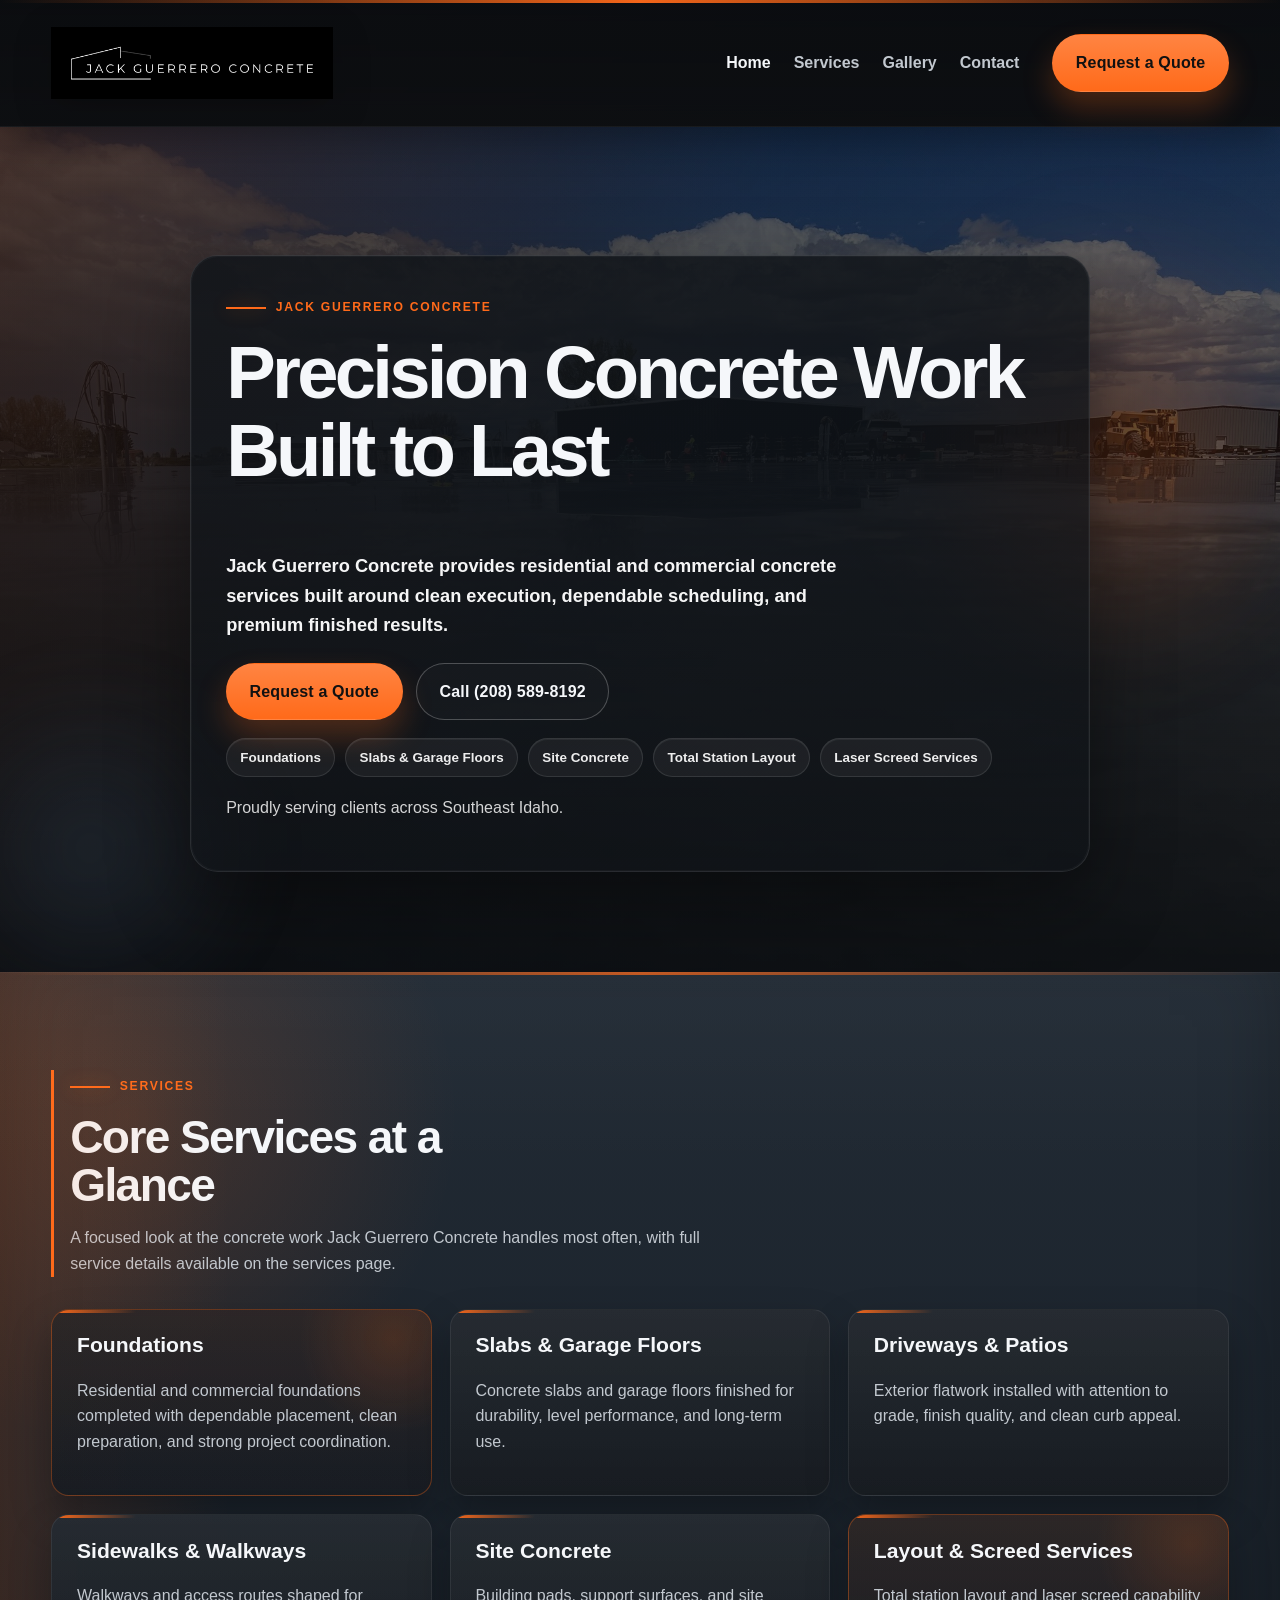
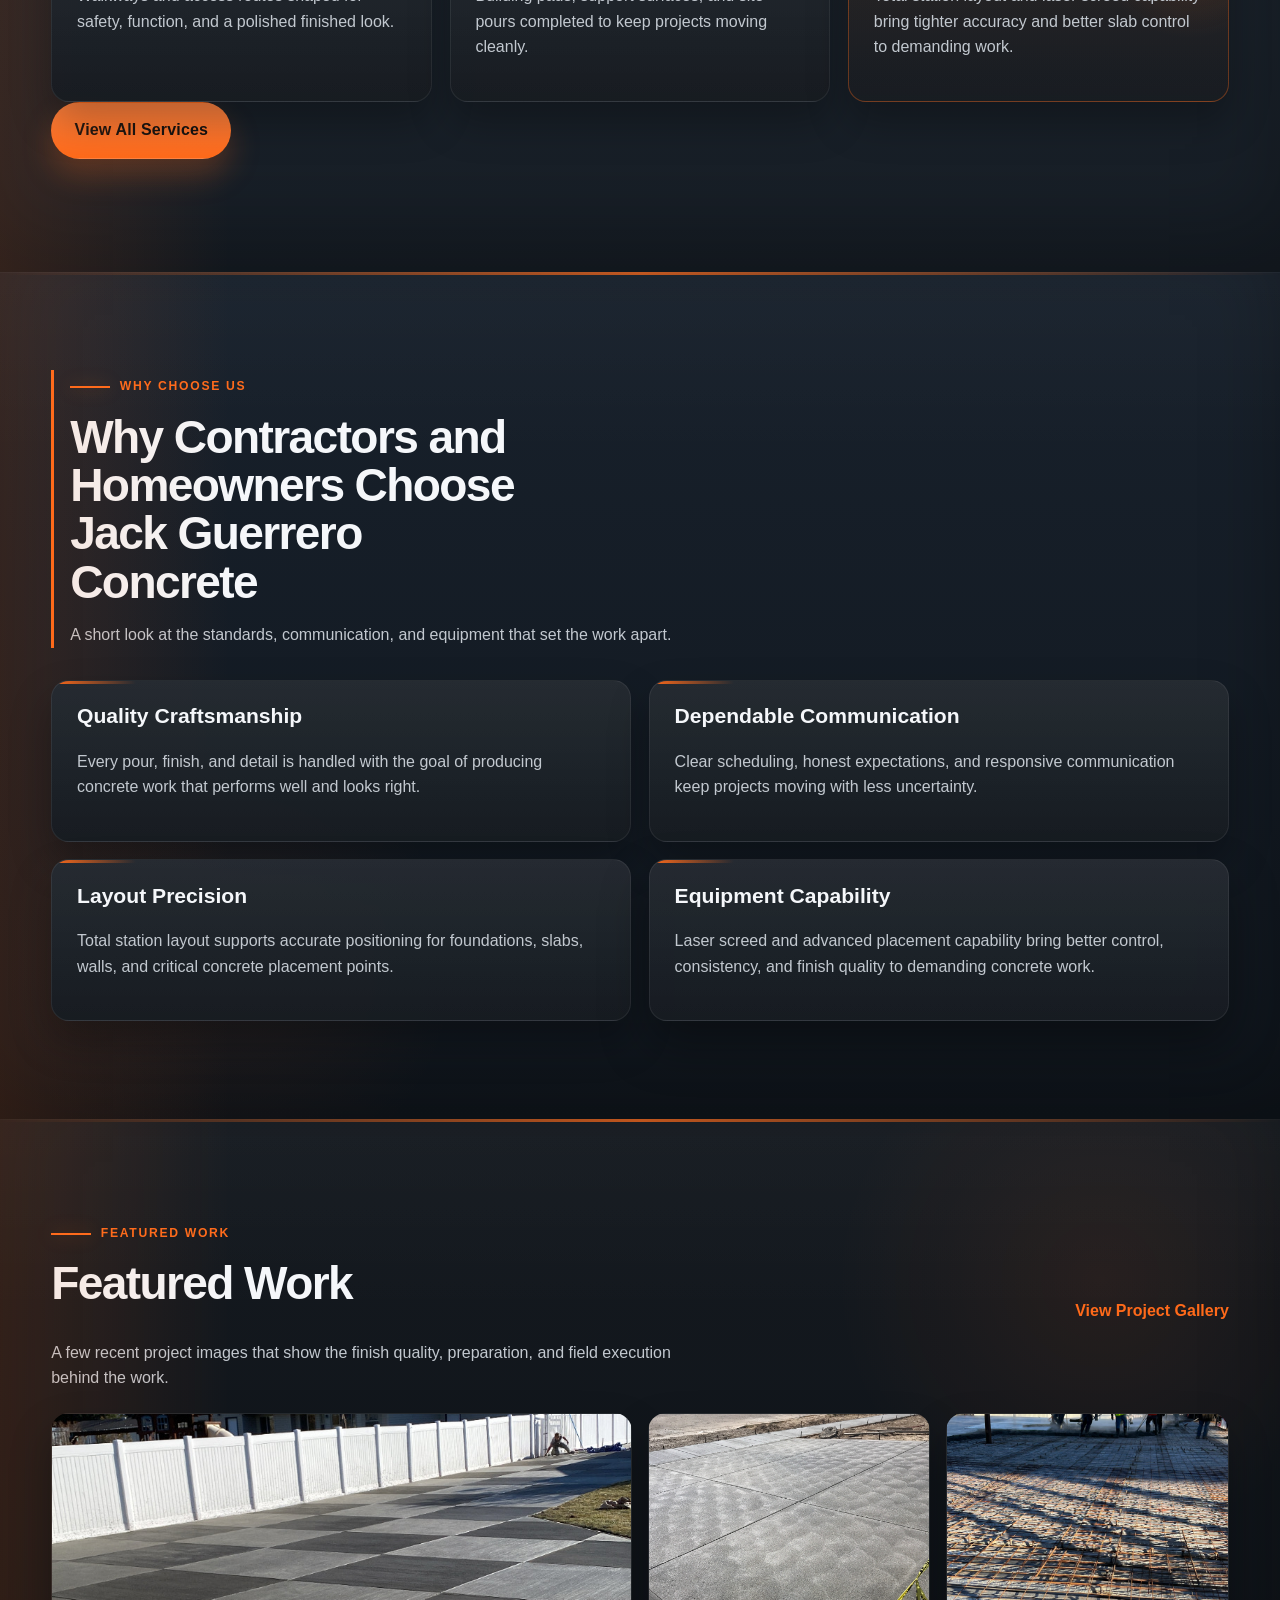
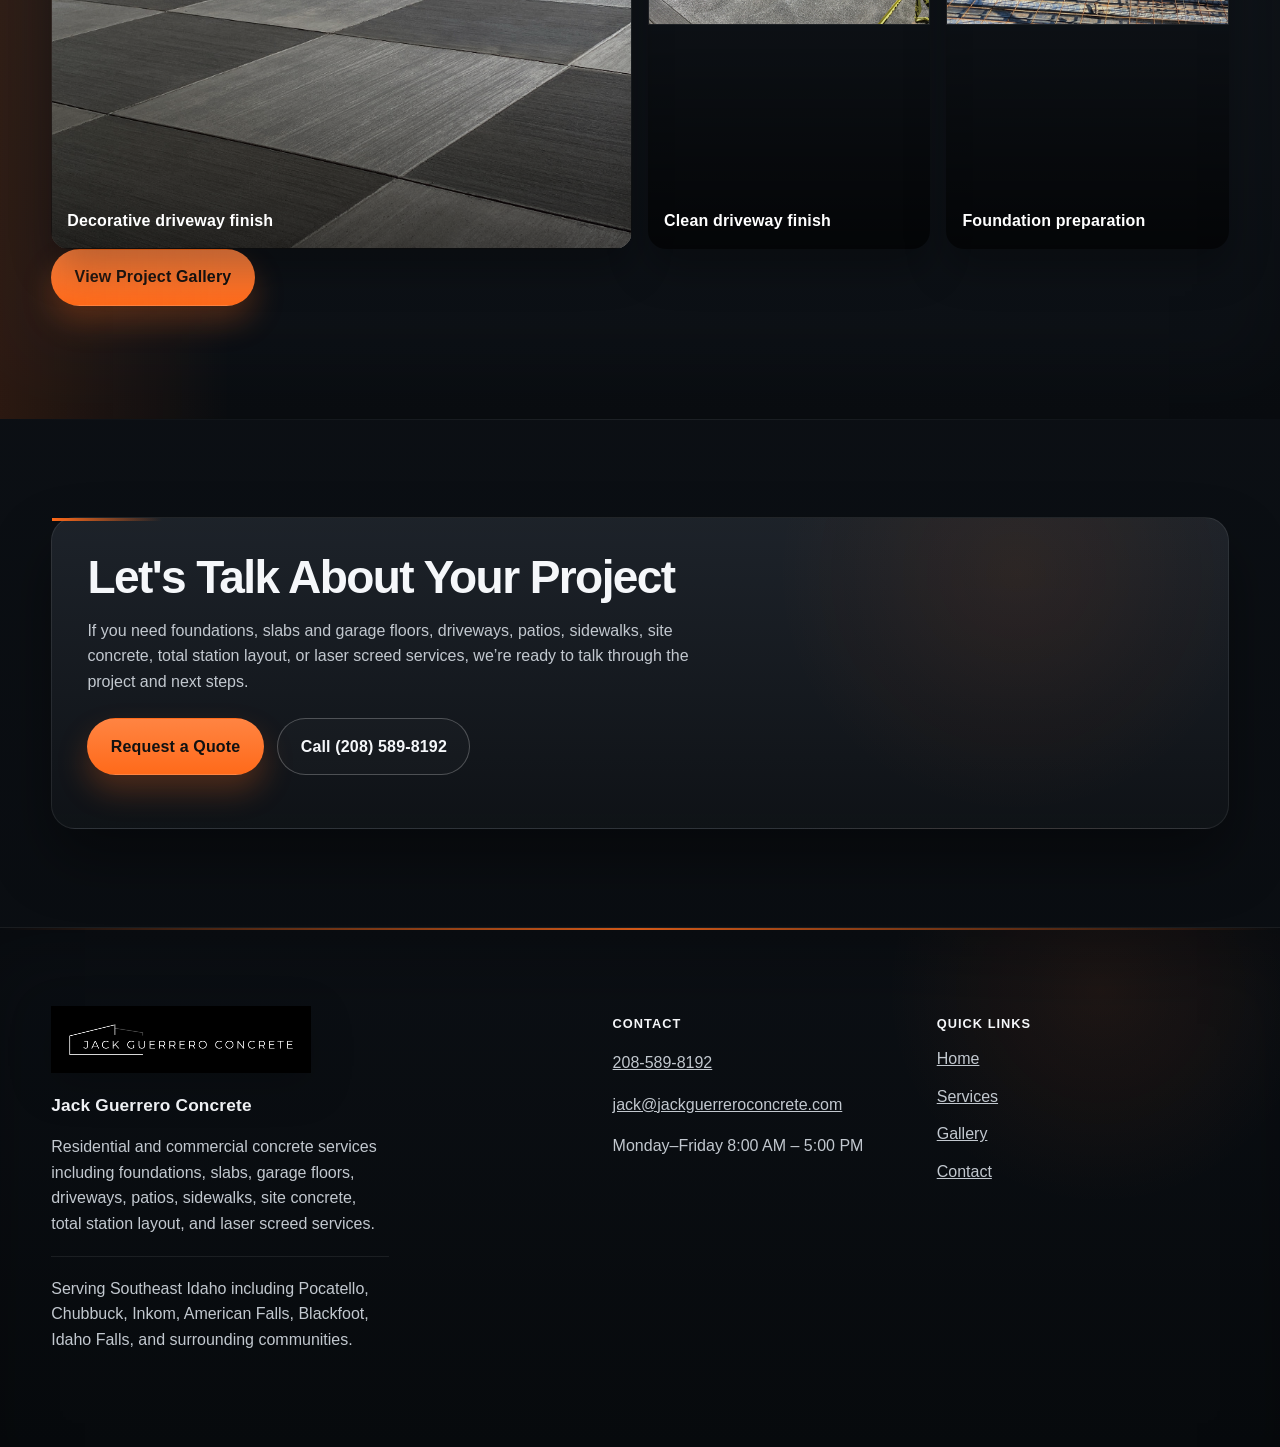
==== index.html @ e013c4c2 "Add files via upload" ====
﻿<!doctype html>
<html lang="en">
<head>
  <meta charset="utf-8">
  <meta name="viewport" content="width=device-width, initial-scale=1">
  <title>Premium Residential & Commercial Concrete | Jack Guerrero Concrete</title>
  <meta name="description" content="Jack Guerrero Concrete provides professional residential and commercial concrete services including foundations, slabs and garage floors, driveways, patios, sidewalks, residential flatwork, site concrete, and building pads.">
  <link rel="canonical" href="https://www.jackguerreroconcrete.com/">
  <!-- Recommended favicon export: assets/images/logo/favicon-32x32.png. Using the primary logo asset until a cropped favicon is available. -->
  <link rel="icon" type="image/png" href="assets/images/logo/original-logo.png">

  <meta property="og:title" content="Premium Residential & Commercial Concrete | Jack Guerrero Concrete">
  <meta property="og:description" content="Professional concrete work for foundations, slabs and garage floors, patios, sidewalks, residential flatwork, site concrete, and commercial projects.">
  <meta property="og:type" content="website">
  <meta property="og:url" content="https://www.jackguerreroconcrete.com/">
  <meta property="og:image" content="https://www.jackguerreroconcrete.com/assets/images/og-image.svg">

  <meta name="twitter:card" content="summary_large_image">
  <meta name="twitter:title" content="Premium Residential & Commercial Concrete | Jack Guerrero Concrete">
  <meta name="twitter:description" content="Professional concrete services for foundations, slabs, garage floors, driveways, patios, sidewalks, site concrete, and commercial work.">
  <meta name="twitter:image" content="https://www.jackguerreroconcrete.com/assets/images/og-image.svg">

  <script type="application/ld+json">
  {
    "@context": "https://schema.org",
    "@type": "ConstructionContractor",
    "name": "Jack Guerrero Concrete",
    "url": "https://www.jackguerreroconcrete.com/",
    "telephone": "+12085898192",
    "email": "jack@jackguerreroconcrete.com",
    "openingHoursSpecification": [{
      "@type": "OpeningHoursSpecification",
      "dayOfWeek": ["Monday", "Tuesday", "Wednesday", "Thursday", "Friday"],
      "opens": "08:00",
      "closes": "17:00"
    }],
    "areaServed": [
      {"@type": "City", "name": "Pocatello"},
      {"@type": "City", "name": "Chubbuck"},
      {"@type": "City", "name": "Inkom"},
      {"@type": "City", "name": "American Falls"},
      {"@type": "City", "name": "Blackfoot"},
      {"@type": "City", "name": "Idaho Falls"},
      {"@type": "AdministrativeArea", "name": "Southeast Idaho"}
    ]
  }
  </script>

  <link rel="stylesheet" href="assets/css/styles.css">
</head>
<body>
  <a class="skip-link" href="#main-content">Skip to content</a>

  <header class="site-header" id="top">
    <div class="container nav-wrap">
      <a class="brand" href="index.html" aria-label="Jack Guerrero Concrete home">
        <span class="brand-mark">
          <img class="brand-logo" src="assets/images/logo/original-logo.png" alt="Jack Guerrero Concrete logo">
        </span>
      </a>
      <button class="nav-toggle" aria-expanded="false" aria-controls="site-nav" aria-label="Open menu">
        <span></span><span></span><span></span>
      </button>
      <nav id="site-nav" class="site-nav" aria-label="Main navigation">
        <ul>
          <li><a aria-current="page" href="index.html">Home</a></li>
          <li><a href="services.html">Services</a></li>
          <li><a href="gallery.html">Gallery</a></li>
          <li><a href="contact.html">Contact</a></li>
        </ul>
        <a class="btn btn-quote nav-quote" href="contact.html#quote-form">Request a Quote</a>
      </nav>
    </div>
  </header>

  <main id="main-content">
    <section class="hero hero-home">
      <div class="container hero-content">
        <p class="eyebrow">Jack Guerrero Concrete</p>
        <h1>Precision Concrete Work Built to Last</h1>
        <p class="hero-sub">Jack Guerrero Concrete provides residential and commercial concrete services built around clean execution, dependable scheduling, and premium finished results.</p>
        <div class="hero-actions">
          <a class="btn btn-primary" href="contact.html#quote-form">Request a Quote</a>
          <a class="btn btn-secondary" href="tel:+12085898192">Call (208) 589-8192</a>
        </div>
        <div class="hero-points" aria-label="Service highlights">
          <span>Foundations</span>
          <span>Slabs &amp; Garage Floors</span>
          <span>Site Concrete</span>
          <span>Total Station Layout</span>
          <span>Laser Screed Services</span>
        </div>
        <p class="hero-support">Proudly serving clients across Southeast Idaho.</p>
      </div>
    </section>

    <section class="section section-texture section-feature section-slate services-home">
      <div class="container">
        <div class="section-intro">
          <p class="eyebrow">Services</p>
          <h2>Core Services at a Glance</h2>
          <p>A focused look at the concrete work Jack Guerrero Concrete handles most often, with full service details available on the services page.</p>
        </div>
        <div class="cards three-up service-preview-grid">
          <article class="card service-card-feature"><h3>Foundations</h3><p>Residential and commercial foundations completed with dependable placement, clean preparation, and strong project coordination.</p></article>
          <article class="card"><h3>Slabs &amp; Garage Floors</h3><p>Concrete slabs and garage floors finished for durability, level performance, and long-term use.</p></article>
          <article class="card"><h3>Driveways &amp; Patios</h3><p>Exterior flatwork installed with attention to grade, finish quality, and clean curb appeal.</p></article>
          <article class="card"><h3>Sidewalks &amp; Walkways</h3><p>Walkways and access routes shaped for safety, function, and a polished finished look.</p></article>
          <article class="card"><h3>Site Concrete</h3><p>Building pads, support surfaces, and site pours completed to keep projects moving cleanly.</p></article>
          <article class="card service-card-feature"><h3>Layout &amp; Screed Services</h3><p>Total station layout and laser screed capability bring tighter accuracy and better slab control to demanding work.</p></article>
        </div>
        <p><a class="btn btn-primary" href="services.html">View All Services</a></p>
      </div>
    </section>

    <section class="section section-texture trust-section section-blueblack">
      <div class="container">
        <div class="section-intro">
          <p class="eyebrow">Why Choose Us</p>
          <h2>Why Contractors and Homeowners Choose Jack Guerrero Concrete</h2>
          <p>A short look at the standards, communication, and equipment that set the work apart.</p>
        </div>
        <div class="cards two-up trust-grid capability-grid">
          <article class="card">
            <h3>Quality Craftsmanship</h3>
            <p>Every pour, finish, and detail is handled with the goal of producing concrete work that performs well and looks right.</p>
          </article>
          <article class="card">
            <h3>Dependable Communication</h3>
            <p>Clear scheduling, honest expectations, and responsive communication keep projects moving with less uncertainty.</p>
          </article>
          <article class="card">
            <h3>Layout Precision</h3>
            <p>Total station layout supports accurate positioning for foundations, slabs, walls, and critical concrete placement points.</p>
          </article>
          <article class="card">
            <h3>Equipment Capability</h3>
            <p>Laser screed and advanced placement capability bring better control, consistency, and finish quality to demanding concrete work.</p>
          </article>
        </div>
      </div>
    </section>

    <section class="section section-dark section-slate projects-section">
      <div class="container">
        <div class="section-head-inline">
          <div>
            <p class="eyebrow">Featured Work</p>
            <h2>Featured Work</h2>
          </div>
          <a class="text-link" href="gallery.html">View Project Gallery</a>
        </div>
        <p>A few recent project images that show the finish quality, preparation, and field execution behind the work.</p>
        <div class="gallery-teaser gallery-teaser-featured project-showcase">
          <a href="gallery.html"><img src="assets/images/projects/decorative-driveway.jpg" alt="Decorative concrete driveway detail"><span class="project-label">Decorative driveway finish</span></a>
          <a href="gallery.html"><img src="assets/images/projects/driveway-finish.jpg" alt="Finished concrete driveway surface"><span class="project-label">Clean driveway finish</span></a>
          <a href="gallery.html"><img src="assets/images/projects/rebar-foundation.jpg" alt="Rebar and foundation preparation"><span class="project-label">Foundation preparation</span></a>
        </div>
        <p><a class="btn btn-primary" href="gallery.html">View Project Gallery</a></p>
      </div>
    </section>

    <section class="section">
      <div class="container cta-panel">
        <h2>Let's Talk About Your Project</h2>
        <p>If you need foundations, slabs and garage floors, driveways, patios, sidewalks, site concrete, total station layout, or laser screed services, we’re ready to talk through the project and next steps.</p>
        <div class="hero-actions">
          <a class="btn btn-primary" href="contact.html#quote-form">Request a Quote</a>
          <a class="btn btn-secondary" href="tel:+12085898192">Call (208) 589-8192</a>
        </div>
      </div>
    </section>
  </main>

  <footer class="site-footer">
    <div class="container footer-wrap">
        <div class="footer-grid">
        <div class="footer-brand">
          <img class="footer-logo" src="assets/images/logo/original-logo.png" alt="Jack Guerrero Concrete logo">
          <p class="footer-brand-name">Jack Guerrero Concrete</p>
          <p>Residential and commercial concrete services including foundations, slabs, garage floors, driveways, patios, sidewalks, site concrete, total station layout, and laser screed services.</p>
          <p class="footer-service-area">Serving Southeast Idaho including Pocatello, Chubbuck, Inkom, American Falls, Blackfoot, Idaho Falls, and surrounding communities.</p>
        </div>
        <div class="footer-col">
          <p class="footer-heading">Contact</p>
          <p><a href="tel:+12085898192">208-589-8192</a></p>
          <p><a href="mailto:jack@jackguerreroconcrete.com">jack@jackguerreroconcrete.com</a></p>
          <p>Monday–Friday 8:00 AM – 5:00 PM</p>
        </div>
        <div class="footer-col footer-links">
          <p class="footer-heading">Quick Links</p>
          <p><a href="index.html">Home</a></p>
          <p><a href="services.html">Services</a></p>
          <p><a href="gallery.html">Gallery</a></p>
          <p><a href="contact.html">Contact</a></p>
        </div>
      </div>
    </div>
  </footer>

  <div class="mobile-cta" aria-label="Quick actions">
    <a class="btn btn-secondary" href="tel:+12085898192">Call Now</a>
    <a class="btn btn-primary" href="contact.html#quote-form">Request Quote</a>
  </div>

  <script src="assets/js/main.js"></script>
</body>
</html>
---- assets/css/styles.css ----
﻿:root {
  --bg: #0b0e12;
  --bg-deep: #080b0f;
  --bg-charcoal: #12171d;
  --bg-slate: #1a222b;
  --bg-blueblack: #131b24;
  --bg-graphite: #1a1f26;
  --bg-panel: rgba(20, 25, 31, 0.92);
  --bg-panel-strong: rgba(24, 30, 37, 0.96);
  --text: #f5f7fa;
  --text-muted: #c2c8cf;
  --accent: #ff6a1a;
  --accent-dark: #d9530f;
  --accent-soft: rgba(255, 106, 26, 0.14);
  --line: rgba(255, 255, 255, 0.08);
  --line-strong: rgba(255, 106, 26, 0.34);
  --radius: 18px;
  --radius-lg: 24px;
  --shadow-lg: 0 30px 60px rgba(0, 0, 0, 0.38);
  --shadow-md: 0 20px 40px rgba(0, 0, 0, 0.28);
  --shadow-sm: 0 12px 24px rgba(0, 0, 0, 0.2);
}

* { box-sizing: border-box; }
html { scroll-behavior: smooth; }
body {
  margin: 0;
  font-family: "Segoe UI", "Helvetica Neue", Arial, sans-serif;
  color: var(--text);
  line-height: 1.6;
  background:
    radial-gradient(circle at 14% 0%, rgba(255, 106, 26, 0.08), transparent 24%),
    radial-gradient(circle at 100% 10%, rgba(255, 106, 26, 0.05), transparent 16%),
    linear-gradient(180deg, #1a2129 0%, #0f141a 42%, #090c10 100%);
}

a { color: inherit; }
img { display: block; max-width: 100%; }

.skip-link { position: absolute; left: -9999px; }
.skip-link:focus {
  left: 1rem;
  top: 1rem;
  z-index: 9999;
  background: var(--accent);
  color: #111;
  padding: 0.5rem 0.75rem;
  border-radius: 8px;
}

.container { width: min(1180px, 92%); margin: 0 auto; }
.section {
  position: relative;
  padding: 5.5rem 0;
  overflow: clip;
}
.section::after {
  content: "";
  position: absolute;
  left: 0;
  right: 0;
  top: 0;
  height: 1px;
  background: linear-gradient(90deg, rgba(255,255,255,0), rgba(255,255,255,0.08), rgba(255,255,255,0));
  pointer-events: none;
}
.section-slate {
  background:
    radial-gradient(circle at 10% 16%, rgba(255, 106, 26, 0.16), transparent 24%),
    linear-gradient(180deg, #222b35 0%, #161d25 100%);
  box-shadow: inset 0 1px 0 rgba(255,255,255,0.03), inset 0 -40px 80px rgba(0,0,0,0.26);
}
.section-graphite {
  background:
    radial-gradient(circle at 84% 18%, rgba(255, 106, 26, 0.12), transparent 24%),
    linear-gradient(180deg, #1a2027 0%, #0e1319 100%);
  box-shadow: inset 0 1px 0 rgba(255,255,255,0.025), inset 0 -40px 80px rgba(0,0,0,0.34);
}
.section-blueblack {
  background:
    radial-gradient(circle at 18% 82%, rgba(255, 106, 26, 0.08), transparent 18%),
    linear-gradient(180deg, #18212c 0%, #10161d 100%);
  box-shadow: inset 0 1px 0 rgba(255,255,255,0.03), inset 0 -40px 80px rgba(0,0,0,0.3);
}
.section-dark {
  background:
    radial-gradient(circle at 86% 18%, rgba(255, 106, 26, 0.08), transparent 20%),
    linear-gradient(180deg, #151a20 0%, #0b0f14 100%);
  box-shadow: inset 0 1px 0 rgba(255,255,255,0.02), inset 0 -40px 80px rgba(0,0,0,0.28);
}
.section-texture::before,
.capability-section::before,
.projects-section::before,
.video-section-shell::before {
  content: "";
  position: absolute;
  inset: 0;
  pointer-events: none;
  background:
    linear-gradient(90deg, rgba(255, 106, 26, 0.14), rgba(255, 106, 26, 0) 18%),
    linear-gradient(180deg, rgba(255,255,255,0.025), rgba(255,255,255,0) 22%);
}
.section-texture::after,
.capability-section::after,
.projects-section::after,
.video-section-shell::after {
  content: "";
  position: absolute;
  left: 0;
  right: 0;
  top: 0;
  height: 3px;
  background: linear-gradient(90deg, rgba(255,106,26,0), rgba(255,106,26,0.72), rgba(255,106,26,0));
  pointer-events: none;
}

@keyframes ambientFloat {
  0% { transform: translate3d(0,0,0) scale(1); opacity: 0.45; }
  50% { transform: translate3d(18px,-14px,0) scale(1.06); opacity: 0.72; }
  100% { transform: translate3d(0,0,0) scale(1); opacity: 0.45; }
}

@keyframes heroGlow {
  0% { transform: translate3d(0,0,0) scale(1); opacity: 0.4; }
  50% { transform: translate3d(-16px, 14px, 0) scale(1.08); opacity: 0.64; }
  100% { transform: translate3d(0,0,0) scale(1); opacity: 0.4; }
}

h1, h2, h3 {
  margin-top: 0;
  line-height: 1.05;
  color: var(--text);
}
h1 { font-size: clamp(2.7rem, 5.8vw, 5rem); letter-spacing: -0.05em; }
h2 { font-size: clamp(1.8rem, 3.6vw, 2.9rem); margin-bottom: 1rem; letter-spacing: -0.035em; }
h3 { font-size: clamp(1.08rem, 2vw, 1.32rem); }
p { margin: 0 0 1rem; max-width: 72ch; color: var(--text-muted); }
strong { color: var(--text); }

.eyebrow {
  display: inline-flex;
  align-items: center;
  gap: 0.6rem;
  text-transform: uppercase;
  letter-spacing: 0.14em;
  color: var(--accent);
  font-weight: 800;
  font-size: 0.76rem;
  margin-bottom: 1rem;
}
.eyebrow::before {
  content: "";
  width: 40px;
  height: 2px;
  background: var(--accent);
  box-shadow: 0 0 18px rgba(255, 106, 26, 0.45);
}

.hero-sub { font-size: 1.14rem; color: rgba(255,255,255,0.96); font-weight: 600; max-width: 62ch; }
.hero-support { color: rgba(255,255,255,0.82); }

.site-header {
  position: sticky;
  top: 0;
  z-index: 1000;
  border-bottom: 1px solid rgba(255,255,255,0.06);
  background:
    linear-gradient(180deg, rgba(10, 12, 15, 0.96), rgba(10, 12, 15, 0.88));
  backdrop-filter: blur(14px);
  box-shadow: 0 14px 32px rgba(0,0,0,0.28);
}
.site-header::before {
  content: "";
  position: absolute;
  inset: 0 0 auto 0;
  height: 3px;
  background: linear-gradient(90deg, rgba(255,106,26,0), rgba(255,106,26,0.95), rgba(255,106,26,0));
}
.nav-wrap {
  min-height: 112px;
  display: flex;
  align-items: center;
  justify-content: space-between;
  gap: 1rem;
  position: relative;
}
.brand {
  display: inline-flex;
  align-items: center;
  text-decoration: none;
  padding: 0.25rem 0;
}
.brand-mark {
  display: flex;
  align-items: center;
}
.brand-logo {
  width: min(220px, 54vw);
  height: auto;
  filter: drop-shadow(0 10px 18px rgba(0,0,0,0.18));
}
.nav-toggle {
  width: 48px;
  height: 48px;
  border: 1px solid rgba(255,255,255,0.08);
  border-radius: 12px;
  background: rgba(255,255,255,0.03);
  display: inline-flex;
  flex-direction: column;
  justify-content: center;
  gap: 4px;
  padding: 0 10px;
}
.nav-toggle span { width: 100%; height: 2px; background: var(--text); }
.site-nav {
  display: none;
  position: absolute;
  top: calc(100% + 1px);
  left: 0;
  right: 0;
  padding: 1rem 0;
  border: 1px solid rgba(255,255,255,0.06);
  border-top: 0;
  background: rgba(13,16,20,0.98);
  box-shadow: var(--shadow-lg);
}
.site-nav.open { display: block; }
.site-nav ul { list-style: none; margin: 0; padding: 0; display: flex; flex-direction: column; }
.site-nav li a {
  display: block;
  padding: 0.72rem 1.1rem;
  text-decoration: none;
  color: var(--text-muted);
  font-weight: 600;
}
.site-nav li a:hover,
.site-nav li a:focus-visible,
.site-nav li a[aria-current="page"] { color: var(--text); }
.nav-quote { margin: 0.85rem 1.1rem 0; display: inline-flex; }

.hero {
  padding: 8rem 0 6.25rem;
}
.hero-home {
  position: relative;
  overflow: hidden;
  background:
    linear-gradient(180deg, rgba(6, 8, 10, 0.42), rgba(7, 10, 14, 0.88)),
    linear-gradient(118deg, rgba(255, 106, 26, 0.26), rgba(22, 31, 41, 0.1) 46%, rgba(0, 0, 0, 0.18) 80%),
    linear-gradient(90deg, rgba(11, 16, 24, 0.68), rgba(11, 16, 24, 0.16)),
    url("../images/projects/commercial-slab-finish.jpg") center/cover no-repeat;
}
.hero-home::before,
.hero-home::after {
  content: "";
  position: absolute;
  border-radius: 50%;
  pointer-events: none;
}
.hero-home::before {
  width: 42vw;
  height: 42vw;
  min-width: 320px;
  min-height: 320px;
  right: -8vw;
  top: 6%;
  background: radial-gradient(circle, rgba(255,106,26,0.2), rgba(255,106,26,0.02) 56%, transparent 74%);
  filter: blur(22px);
  animation: ambientFloat 24s ease-in-out infinite;
}
.hero-home::after {
  width: 30vw;
  height: 30vw;
  min-width: 220px;
  min-height: 220px;
  left: -8vw;
  bottom: -8%;
  background: radial-gradient(circle, rgba(58,81,104,0.26), rgba(58,81,104,0.04) 55%, transparent 72%);
  filter: blur(22px);
  animation: heroGlow 30s ease-in-out infinite;
}
.hero-content {
  position: relative;
  z-index: 1;
  max-width: 900px;
  padding: 2.2rem;
  border: 1px solid rgba(255,255,255,0.1);
  border-radius: 28px;
  background:
    linear-gradient(180deg, rgba(16, 20, 25, 0.84), rgba(16, 20, 25, 0.56));
  box-shadow: 0 30px 80px rgba(0,0,0,0.4);
}
.hero-content::before {
  content: "";
  position: absolute;
  inset: 0;
  border-radius: inherit;
  border: 1px solid rgba(255,255,255,0.03);
  pointer-events: none;
}
.hero-actions {
  display: flex;
  flex-wrap: wrap;
  gap: 0.85rem;
  margin: 1.5rem 0 1.1rem;
}
.hero-points {
  display: flex;
  flex-wrap: wrap;
  gap: 0.65rem;
  margin: 1rem 0 1.1rem;
}
.hero-points span {
  padding: 0.5rem 0.82rem;
  border-radius: 999px;
  border: 1px solid rgba(255,255,255,0.1);
  background: rgba(255,255,255,0.05);
  color: rgba(255,255,255,0.92);
  font-size: 0.84rem;
  font-weight: 700;
  box-shadow: inset 0 1px 0 rgba(255,255,255,0.06);
}

.btn {
  border: 1px solid transparent;
  border-radius: 999px;
  padding: 0.92rem 1.4rem;
  font-weight: 800;
  letter-spacing: 0.01em;
  text-decoration: none;
  display: inline-flex;
  align-items: center;
  justify-content: center;
  cursor: pointer;
  transition: transform 0.2s ease, background 0.2s ease, border-color 0.2s ease, color 0.2s ease, box-shadow 0.2s ease;
}
.btn:hover,
.btn:focus-visible { transform: translateY(-2px); }
.btn-primary,
.btn-quote {
  background: linear-gradient(180deg, #ff8442, var(--accent));
  color: #111;
  box-shadow: 0 16px 30px rgba(255,106,26,0.25);
}
.btn-primary:hover,
.btn-primary:focus-visible,
.btn-quote:hover,
.btn-quote:focus-visible {
  background: linear-gradient(180deg, #ff9155, var(--accent-dark));
}
.btn-secondary {
  border-color: rgba(255,255,255,0.24);
  color: var(--text);
  background: rgba(255,255,255,0.02);
}
.btn-secondary:hover,
.btn-secondary:focus-visible {
  border-color: var(--accent);
  color: var(--accent);
  box-shadow: 0 12px 26px rgba(255,106,26,0.12);
}
.text-link {
  color: var(--accent);
  font-weight: 700;
  text-decoration: none;
}
.text-link:hover,
.text-link:focus-visible { color: #ff935c; }

.section-intro {
  margin-bottom: 2rem;
  padding-left: 1rem;
  border-left: 3px solid var(--accent);
}
.section-intro h2 { max-width: 18ch; }

.cards { display: grid; gap: 1.1rem; }
.card {
  position: relative;
  overflow: hidden;
  padding: 1.55rem;
  border-radius: var(--radius);
  border: 1px solid rgba(255,255,255,0.07);
  background:
    linear-gradient(180deg, rgba(255,255,255,0.06), rgba(255,255,255,0.02)),
    linear-gradient(180deg, rgba(24,30,37,0.96), rgba(18,23,29,0.96));
  box-shadow: var(--shadow-md);
  transition: transform 0.22s ease, box-shadow 0.22s ease, border-color 0.22s ease;
}
.card::before {
  content: "";
  position: absolute;
  inset: 0 auto auto 0;
  width: 84px;
  height: 3px;
  background: linear-gradient(90deg, var(--accent), rgba(255,106,26,0));
}
.card:hover,
.card:focus-within {
  transform: translateY(-4px);
  border-color: rgba(255,106,26,0.22);
  box-shadow: 0 24px 46px rgba(0,0,0,0.34);
}
.service-card-feature {
  border-color: var(--line-strong);
  background:
    radial-gradient(circle at 90% 16%, rgba(255,106,26,0.14), transparent 25%),
    linear-gradient(180deg, rgba(255,106,26,0.08), rgba(255,255,255,0.02)),
    linear-gradient(180deg, rgba(27,33,40,0.98), rgba(19,24,30,0.98));
}
.capability-grid .card:last-child,
.equipment-grid .card {
  box-shadow: 0 24px 48px rgba(0,0,0,0.36);
}
.equipment-grid .card .eyebrow { margin-bottom: 0.8rem; }

.process-list,
.check-list {
  margin: 0;
  padding-left: 1.2rem;
}
.process-list li,
.check-list li { margin: 0.8rem 0; }

.section-head-inline {
  display: flex;
  align-items: end;
  justify-content: space-between;
  gap: 1rem;
  margin-bottom: 1rem;
}

.gallery-teaser {
  display: grid;
  gap: 1rem;
  grid-template-columns: repeat(2, minmax(0, 1fr));
}
.gallery-teaser-featured { margin-top: 1.4rem; }
.project-showcase a:first-child { grid-column: span 2; }
.gallery-teaser a {
  position: relative;
  display: block;
  border-radius: 18px;
  overflow: hidden;
  transform: translateZ(0);
  transition: transform 0.24s ease, box-shadow 0.24s ease;
  box-shadow: var(--shadow-md);
}
.gallery-teaser a::before {
  content: "";
  position: absolute;
  inset: 0;
  background: linear-gradient(180deg, rgba(0,0,0,0) 34%, rgba(0,0,0,0.66) 100%);
  z-index: 1;
}
.gallery-teaser a:hover,
.gallery-teaser a:focus-visible {
  transform: translateY(-4px) scale(1.01);
  box-shadow: 0 28px 46px rgba(0,0,0,0.4);
}
.gallery-teaser img {
  width: 100%;
  aspect-ratio: 4 / 3;
  object-fit: cover;
  border: 1px solid rgba(255,255,255,0.08);
}
.project-label {
  position: absolute;
  left: 1rem;
  right: 1rem;
  bottom: 0.95rem;
  z-index: 2;
  color: #fff;
  font-weight: 700;
  letter-spacing: 0.01em;
}

.filter-row {
  display: flex;
  flex-wrap: wrap;
  gap: 0.6rem;
  margin-bottom: 1.3rem;
}
.filter-btn {
  border: 1px solid rgba(255,255,255,0.18);
  background: rgba(255,255,255,0.03);
  color: var(--text);
  border-radius: 999px;
  padding: 0.55rem 1rem;
  cursor: pointer;
}
.filter-btn.active,
.filter-btn:hover,
.filter-btn:focus-visible {
  border-color: var(--accent);
  color: var(--accent);
  box-shadow: 0 10px 20px rgba(255,106,26,0.16);
}

.gallery-grid {
  display: grid;
  gap: 1.1rem;
  grid-template-columns: repeat(1, minmax(0, 1fr));
}
.gallery-grid.masonry .gallery-card:nth-child(2n) img { aspect-ratio: 4 / 5; }
.gallery-grid.masonry .gallery-card:nth-child(3n) img { aspect-ratio: 5 / 4; }
.gallery-card {
  margin: 0;
  border-radius: 18px;
  overflow: hidden;
  border: 1px solid rgba(255,255,255,0.08);
  background:
    linear-gradient(180deg, rgba(255,255,255,0.04), rgba(255,255,255,0.02)),
    #13171d;
  box-shadow: var(--shadow-md);
}
.gallery-card img { width: 100%; object-fit: cover; aspect-ratio: 4 / 3; }
.gallery-card figcaption { padding: 1rem 1.05rem 1.1rem; }

.page-hero {
  padding-bottom: 3rem;
  background:
    radial-gradient(circle at 16% 16%, rgba(255,106,26,0.1), transparent 18%),
    linear-gradient(180deg, rgba(27,33,40,0.84), rgba(12,16,20,0.42));
}

.media-section,
.trust-band,
.cta-panel,
.contact-card,
.quote-form {
  position: relative;
  border-radius: var(--radius-lg);
  border: 1px solid rgba(255,255,255,0.08);
  box-shadow: var(--shadow-lg);
}
.media-section {
  max-width: 1100px;
  padding: 2rem;
  background:
    radial-gradient(circle at 84% 16%, rgba(255,106,26,0.12), transparent 24%),
    linear-gradient(180deg, rgba(29,35,42,0.95), rgba(17,22,28,0.92));
}
.media-section::before,
.trust-band::before,
.cta-panel::before,
.contact-card::before,
.quote-form::before {
  content: "";
  position: absolute;
  inset: 0 auto auto 0;
  width: 110px;
  height: 3px;
  background: linear-gradient(90deg, var(--accent), rgba(255,106,26,0));
}
.video-grid {
  display: grid;
  gap: 1.2rem;
  margin-top: 1.6rem;
}
.video-grid-single { max-width: 800px; margin-left: auto; margin-right: auto; }
.video-grid-finished {
  grid-template-columns: 1fr;
  align-items: stretch;
}
.video-card,
.video-placeholder-card { margin: 0; }
.video-frame {
  position: relative;
  width: 100%;
  padding-top: 56.25%;
  border-radius: 18px;
  overflow: hidden;
  border: 1px solid rgba(255,255,255,0.08);
  box-shadow: var(--shadow-lg);
  background: #111418;
}
.video-frame iframe {
  position: absolute;
  inset: 0;
  width: 100%;
  height: 100%;
  border: 0;
}
.video-card figcaption {
  margin-top: 0.8rem;
  color: var(--text-muted);
  font-weight: 700;
}
.video-placeholder-card {
  padding: 1.6rem;
  border-radius: 18px;
  border: 1px solid rgba(255,255,255,0.08);
  background:
    radial-gradient(circle at 84% 16%, rgba(255,106,26,0.12), transparent 24%),
    linear-gradient(180deg, rgba(23,29,35,0.96), rgba(16,20,24,0.96));
  box-shadow: var(--shadow-md);
}
.video-placeholder-card h3 { margin-bottom: 0.7rem; }

.accordion { display: grid; gap: 0.8rem; }
.accordion-item {
  border: 1px solid rgba(255,255,255,0.08);
  border-radius: 14px;
  background: rgba(255,255,255,0.03);
  box-shadow: var(--shadow-sm);
}
.accordion-trigger {
  width: 100%;
  text-align: left;
  border: 0;
  background: transparent;
  color: var(--text);
  font: inherit;
  font-weight: 700;
  padding: 1rem;
  cursor: pointer;
}
.accordion-panel { padding: 0 1rem 1rem; color: var(--text-muted); }

.contact-card {
  padding: 1.8rem;
  background:
    radial-gradient(circle at 84% 16%, rgba(255,106,26,0.08), transparent 20%),
    linear-gradient(180deg, rgba(255,255,255,0.045), rgba(255,255,255,0.02));
}
.contact-grid { display: grid; gap: 1.4rem; }
.map-wrap {
  margin-top: 1rem;
  border: 1px solid rgba(255,255,255,0.08);
  border-radius: 16px;
  overflow: hidden;
  box-shadow: var(--shadow-sm);
}
.map-wrap iframe { width: 100%; min-height: 280px; border: 0; }
.quote-form {
  padding: 1.65rem;
  background:
    radial-gradient(circle at 84% 14%, rgba(255,106,26,0.08), transparent 20%),
    linear-gradient(180deg, rgba(30,36,43,0.98), rgba(21,26,31,0.98));
}
.quote-form label {
  display: block;
  font-weight: 700;
  margin-top: 0.9rem;
}
.quote-form input,
.quote-form select,
.quote-form textarea {
  width: 100%;
  margin-top: 0.35rem;
  border: 1px solid #46505a;
  border-radius: 12px;
  background: #101317;
  color: var(--text);
  padding: 0.76rem 0.85rem;
}
.quote-form input:focus,
.quote-form select:focus,
.quote-form textarea:focus,
.accordion-trigger:focus,
.filter-btn:focus,
.btn:focus-visible {
  outline: 2px solid rgba(255,106,26,0.65);
  outline-offset: 1px;
}
.service-group {
  margin-top: 1rem;
  border: 1px solid #46505a;
  border-radius: 12px;
  padding: 0.9rem;
}
.service-group legend { padding: 0 0.4rem; font-weight: 800; }
.checkbox-grid {
  display: grid;
  grid-template-columns: 1fr 1fr;
  gap: 0.55rem;
}
.checkbox-grid label {
  display: flex;
  align-items: center;
  gap: 0.5rem;
  margin: 0;
  font-weight: 500;
}
.checkbox-grid input { width: auto; margin: 0; }
.error-message { color: #ff9f7b; min-height: 1.2em; margin: 0.2rem 0 0; }
.form-status { min-height: 1.3em; margin-top: 0.8rem; }

.site-footer {
  position: relative;
  border-top: 1px solid rgba(255,255,255,0.08);
  background:
    radial-gradient(circle at 86% 12%, rgba(255,106,26,0.08), transparent 18%),
    linear-gradient(180deg, #0b0f14 0%, #070a0d 100%);
  box-shadow: inset 0 36px 60px rgba(0,0,0,0.24);
}
.site-footer::before {
  content: "";
  position: absolute;
  inset: 0 0 auto 0;
  height: 2px;
  background: linear-gradient(90deg, rgba(255,106,26,0), rgba(255,106,26,0.82), rgba(255,106,26,0));
}
.footer-wrap { padding: 78px 0; color: var(--text-muted); }
.footer-grid { display: grid; gap: 1.2rem; }
.footer-brand {
  padding-right: 1rem;
}
.footer-logo {
  width: min(250px, 100%);
  height: auto;
  margin-bottom: 1.2rem;
  filter: drop-shadow(0 12px 20px rgba(0,0,0,0.18));
}
.footer-brand-name {
  margin-bottom: 0.9rem;
  color: var(--text);
  font-weight: 800;
  font-size: 1.08rem;
  letter-spacing: 0.01em;
}
.footer-brand p { max-width: 38ch; }
.footer-service-area {
  margin-top: 1.2rem;
  padding-top: 1.2rem;
  border-top: 1px solid rgba(255,255,255,0.08);
}
.footer-col {
  padding-top: 0.5rem;
}
.footer-heading {
  margin: 0 0 1rem;
  color: var(--text);
  font-weight: 800;
  text-transform: uppercase;
  letter-spacing: 0.08em;
  font-size: 0.8rem;
}
.footer-links p { margin-bottom: 0.75rem; }
.footer-col a:hover,
.footer-col a:focus-visible,
.footer-links a:hover,
.footer-links a:focus-visible { color: #fff; }

.trust-band,
.cta-panel {
  padding: 2.2rem;
  background:
    radial-gradient(circle at 82% 18%, rgba(255,106,26,0.08), transparent 24%),
    linear-gradient(180deg, rgba(31,37,44,0.9), rgba(16,20,24,0.86));
}

.mobile-cta {
  position: fixed;
  left: 0;
  right: 0;
  bottom: 0;
  z-index: 1200;
  background: rgba(9,11,14,0.98);
  border-top: 1px solid rgba(255,255,255,0.08);
  box-shadow: 0 -10px 28px rgba(0,0,0,0.24);
  padding: 0.7rem;
  display: grid;
  grid-template-columns: 1fr 1fr;
  gap: 0.6rem;
}

@media (min-width: 768px) {
  .section { padding: 6.1rem 0; }
  .nav-wrap { min-height: 126px; }
  .brand-logo { width: clamp(250px, 22vw, 300px); }
  .footer-logo { width: clamp(230px, 22vw, 260px); }

  .site-nav {
    position: static;
    display: flex;
    align-items: center;
    gap: 1.35rem;
    border: 0;
    background: transparent;
    box-shadow: none;
    padding: 0;
  }
  .site-nav ul { flex-direction: row; }
  .site-nav li a { padding: 0.45rem 0.72rem; }
  .nav-toggle { display: none; }
  .nav-quote { margin: 0; }

  .three-up { grid-template-columns: repeat(3, minmax(0, 1fr)); }
  .two-up { grid-template-columns: repeat(2, minmax(0, 1fr)); }
  .gallery-grid { grid-template-columns: repeat(2, minmax(0, 1fr)); }
  .gallery-teaser { grid-template-columns: repeat(4, minmax(0, 1fr)); }
  .video-grid-finished { grid-template-columns: 1.35fr 0.85fr; }
  .contact-grid { grid-template-columns: 1fr 1.2fr; align-items: start; }
  .footer-grid { grid-template-columns: 1.45fr 0.8fr 0.8fr; gap: 2rem; }
  .mobile-cta { display: none; }
}

@media (max-width: 767px) {
  .nav-wrap { min-height: 96px; }
  .brand-logo { width: min(210px, 58vw); }
  .hero-content,
  .media-section,
  .trust-band,
  .cta-panel,
  .contact-card,
  .quote-form { padding: 1.45rem; }
  .hero-points span { font-size: 0.8rem; }
  .project-showcase a:first-child { grid-column: span 1; }
  .section-intro { padding-left: 0.85rem; }
  .footer-logo { width: min(230px, 74vw); }
}

@media (prefers-reduced-motion: reduce) {
  .hero-home::before,
  .hero-home::after {
    animation: none;
  }
  .btn,
  .card,
  .gallery-teaser a {
    transition: none;
  }
}

@media (min-width: 1024px) {
  .gallery-grid { grid-template-columns: repeat(3, minmax(0, 1fr)); }
}
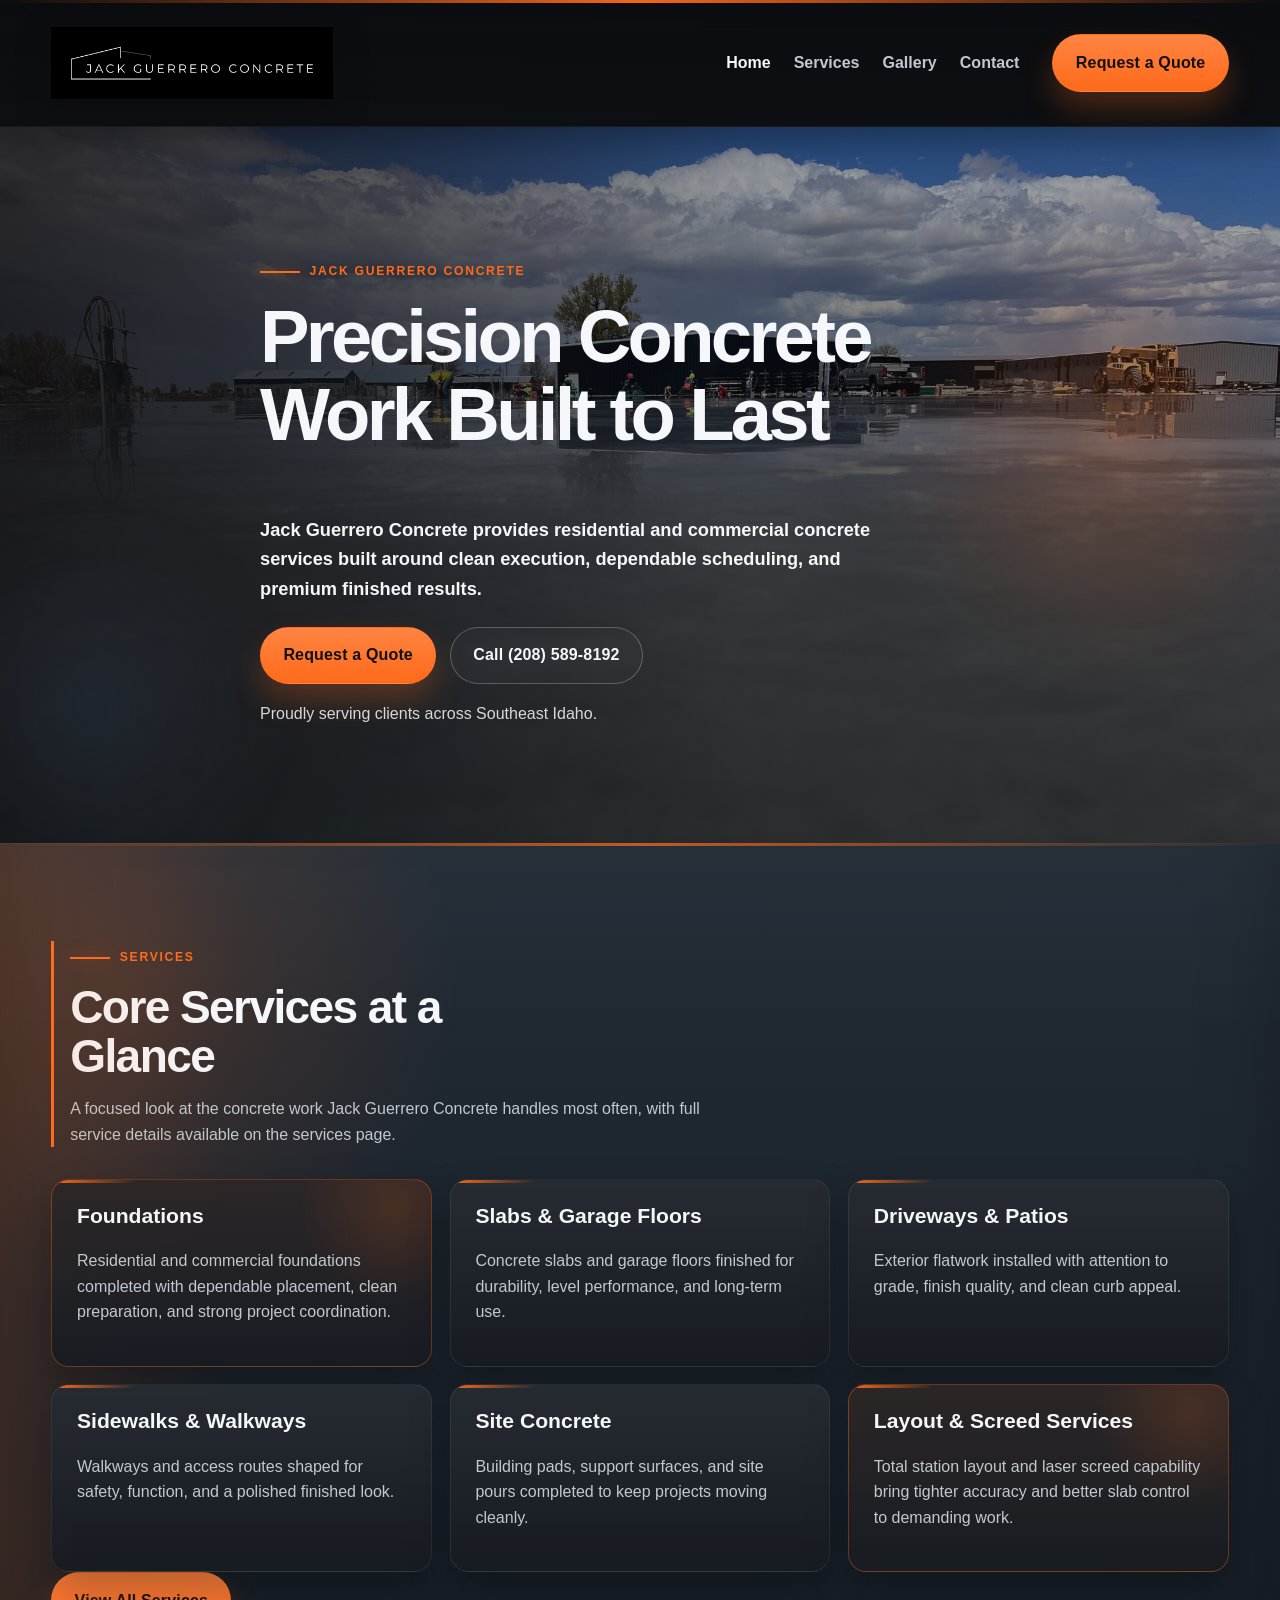
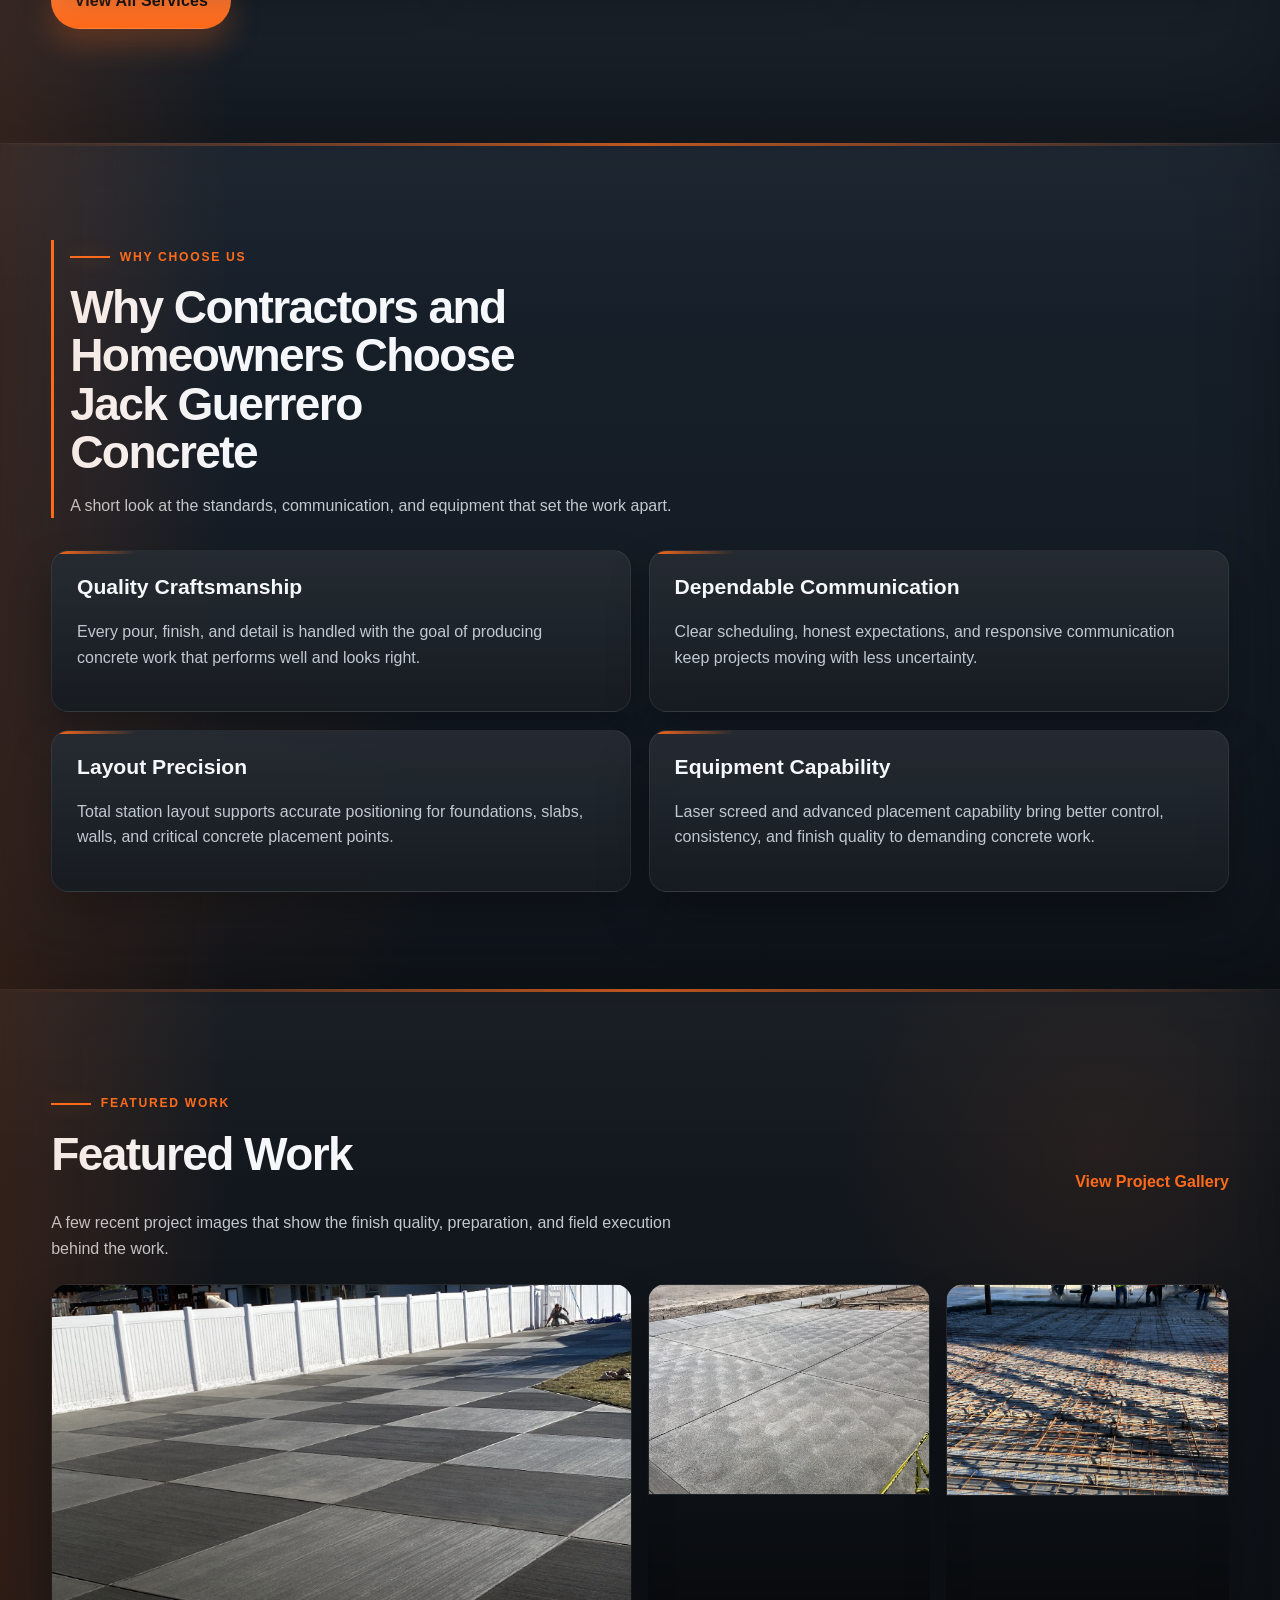
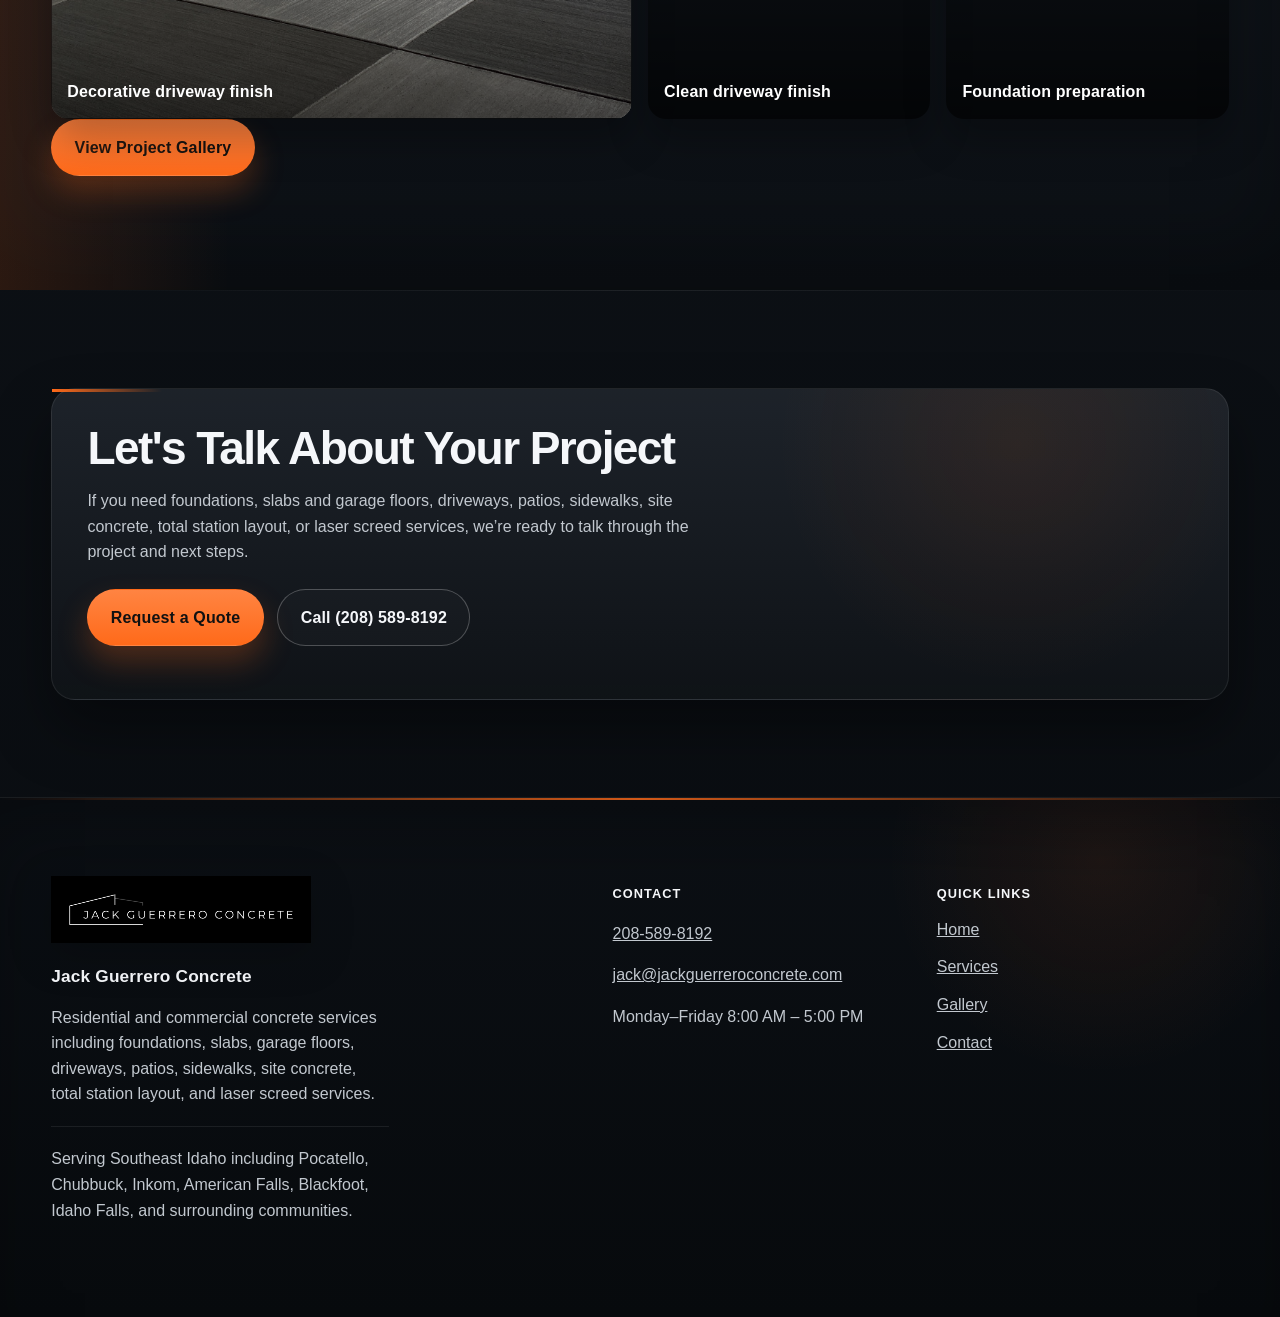
==== commit 19ffd24c: "Add files via upload" ====
--- a/index.html
+++ b/index.html
@@ -83,13 +83,6 @@
           <a class="btn btn-primary" href="contact.html#quote-form">Request a Quote</a>
           <a class="btn btn-secondary" href="tel:+12085898192">Call (208) 589-8192</a>
         </div>
-        <div class="hero-points" aria-label="Service highlights">
-          <span>Foundations</span>
-          <span>Slabs &amp; Garage Floors</span>
-          <span>Site Concrete</span>
-          <span>Total Station Layout</span>
-          <span>Laser Screed Services</span>
-        </div>
         <p class="hero-support">Proudly serving clients across Southeast Idaho.</p>
       </div>
     </section>
--- a/assets/css/styles.css
+++ b/assets/css/styles.css
@@ -245,9 +245,9 @@
   position: relative;
   overflow: hidden;
   background:
-    linear-gradient(180deg, rgba(6, 8, 10, 0.42), rgba(7, 10, 14, 0.88)),
-    linear-gradient(118deg, rgba(255, 106, 26, 0.26), rgba(22, 31, 41, 0.1) 46%, rgba(0, 0, 0, 0.18) 80%),
-    linear-gradient(90deg, rgba(11, 16, 24, 0.68), rgba(11, 16, 24, 0.16)),
+    linear-gradient(180deg, rgba(10, 13, 17, 0.2), rgba(10, 13, 17, 0.58)),
+    linear-gradient(90deg, rgba(8, 12, 16, 0.78) 0%, rgba(11, 17, 24, 0.58) 30%, rgba(12, 18, 25, 0.24) 58%, rgba(12, 18, 25, 0.1) 100%),
+    linear-gradient(118deg, rgba(255, 106, 26, 0.18), rgba(22, 31, 41, 0.04) 46%, rgba(0, 0, 0, 0.08) 80%),
     url("../images/projects/commercial-slab-finish.jpg") center/cover no-repeat;
 }
 .hero-home::before,
@@ -282,43 +282,18 @@
 .hero-content {
   position: relative;
   z-index: 1;
-  max-width: 900px;
-  padding: 2.2rem;
-  border: 1px solid rgba(255,255,255,0.1);
-  border-radius: 28px;
-  background:
-    linear-gradient(180deg, rgba(16, 20, 25, 0.84), rgba(16, 20, 25, 0.56));
-  box-shadow: 0 30px 80px rgba(0,0,0,0.4);
-}
-.hero-content::before {
-  content: "";
-  position: absolute;
-  inset: 0;
-  border-radius: inherit;
-  border: 1px solid rgba(255,255,255,0.03);
-  pointer-events: none;
+  max-width: 760px;
+  padding: 0;
+  border: 0;
+  border-radius: 0;
+  background: transparent;
+  box-shadow: none;
 }
 .hero-actions {
   display: flex;
   flex-wrap: wrap;
   gap: 0.85rem;
   margin: 1.5rem 0 1.1rem;
-}
-.hero-points {
-  display: flex;
-  flex-wrap: wrap;
-  gap: 0.65rem;
-  margin: 1rem 0 1.1rem;
-}
-.hero-points span {
-  padding: 0.5rem 0.82rem;
-  border-radius: 999px;
-  border: 1px solid rgba(255,255,255,0.1);
-  background: rgba(255,255,255,0.05);
-  color: rgba(255,255,255,0.92);
-  font-size: 0.84rem;
-  font-weight: 700;
-  box-shadow: inset 0 1px 0 rgba(255,255,255,0.06);
 }
 
 .btn {
@@ -806,7 +781,6 @@
   .cta-panel,
   .contact-card,
   .quote-form { padding: 1.45rem; }
-  .hero-points span { font-size: 0.8rem; }
   .project-showcase a:first-child { grid-column: span 1; }
   .section-intro { padding-left: 0.85rem; }
   .footer-logo { width: min(230px, 74vw); }
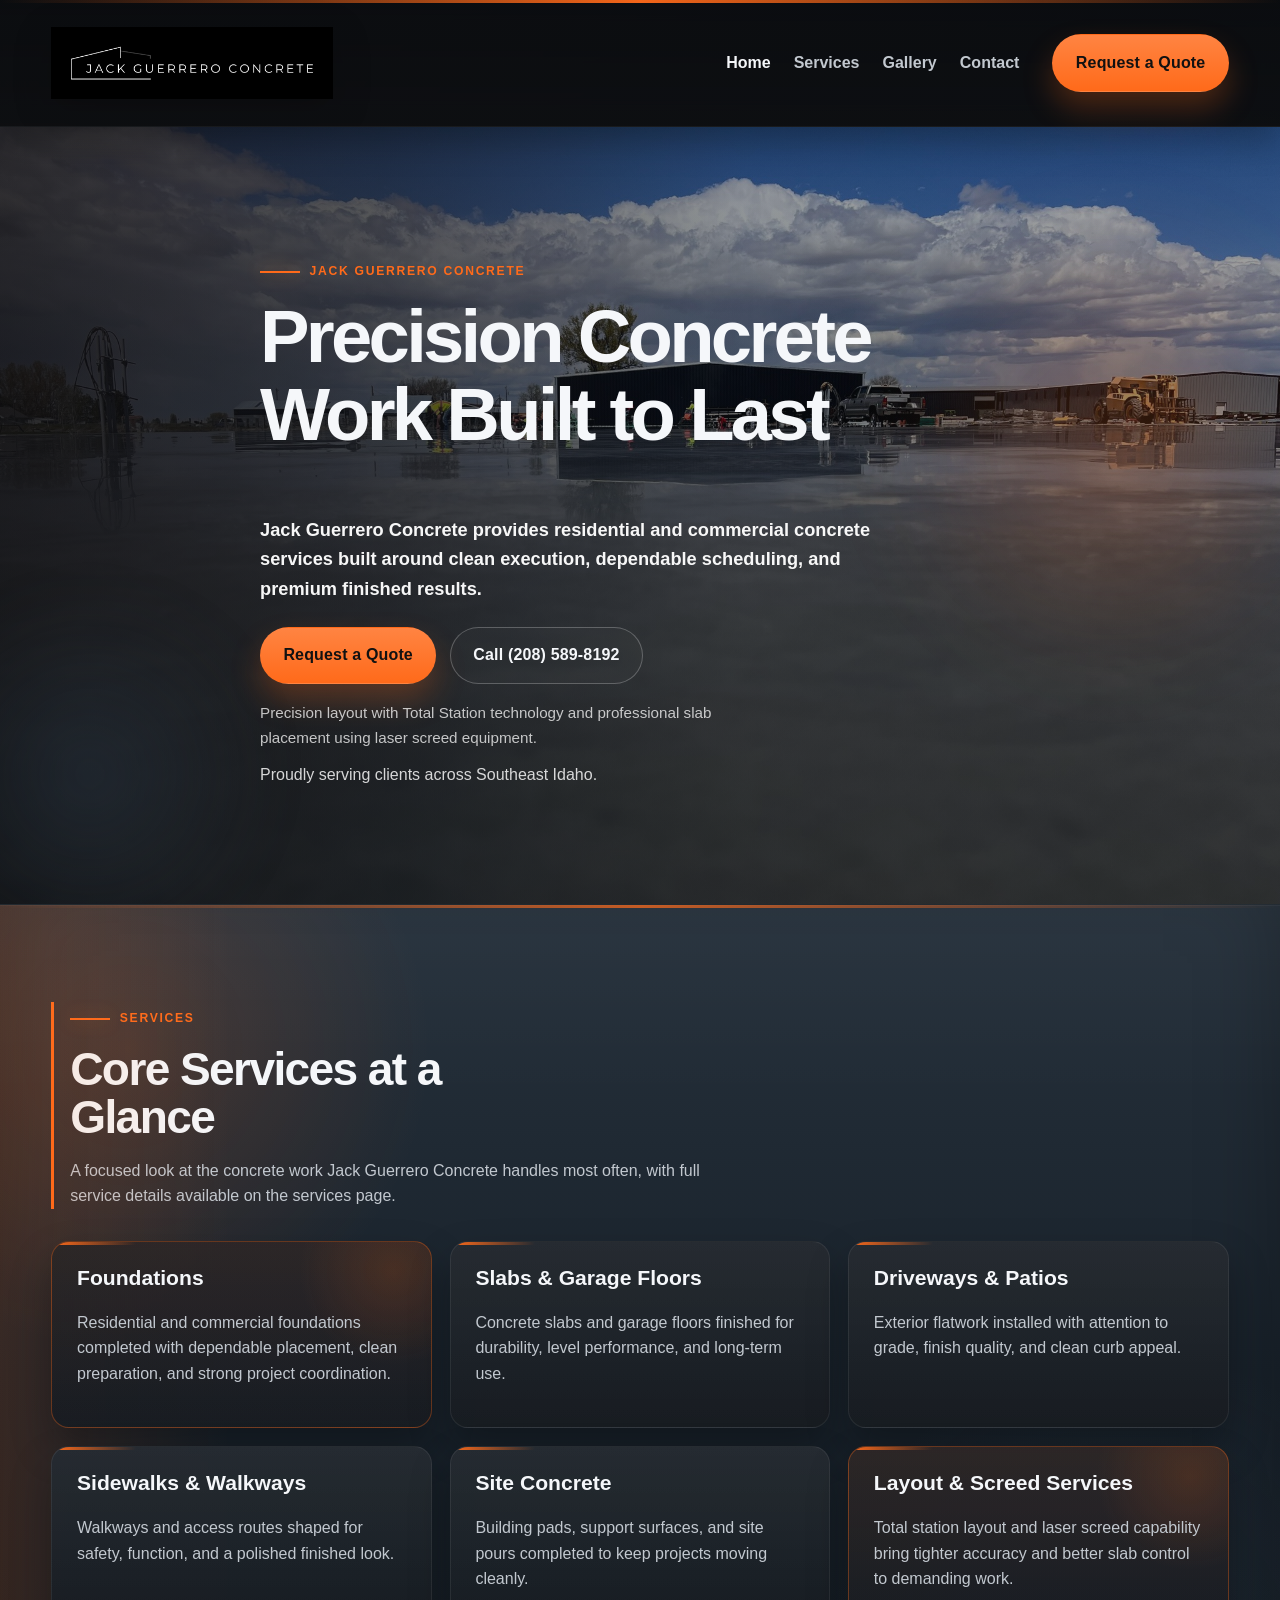
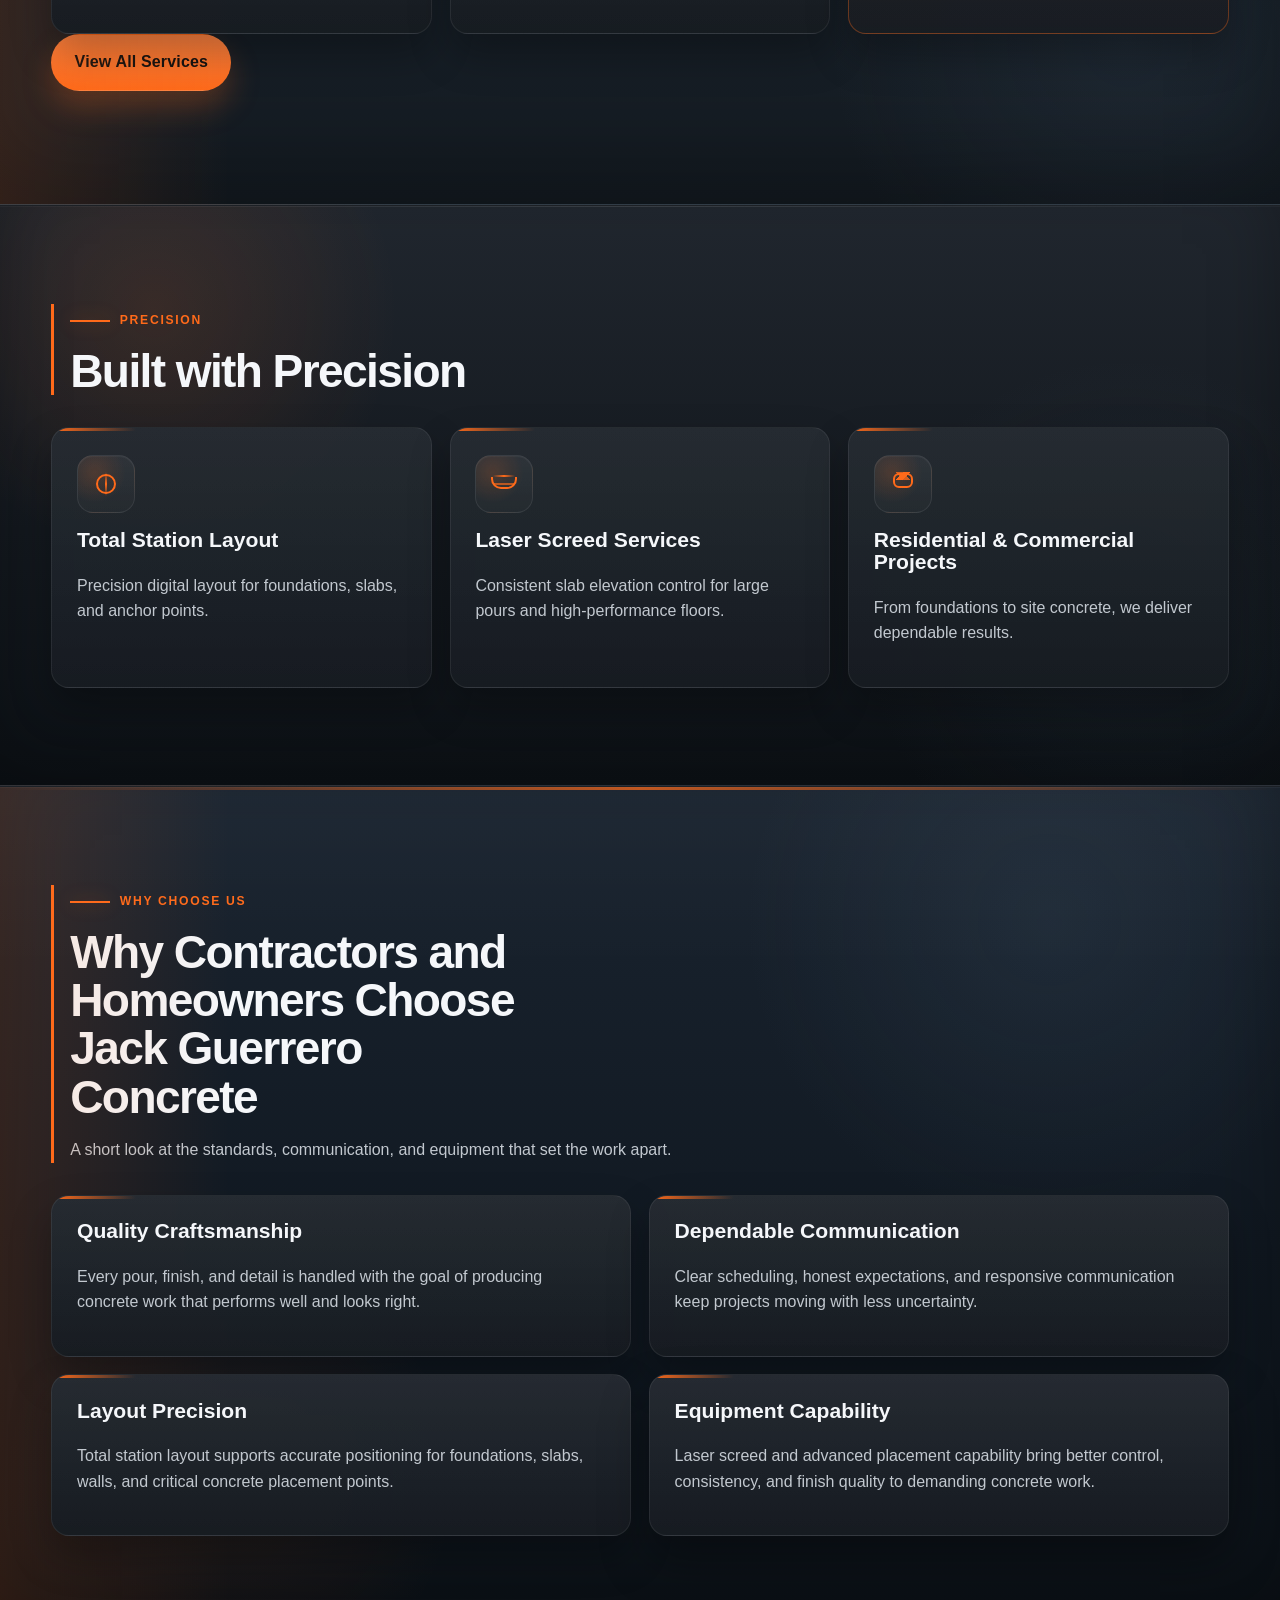
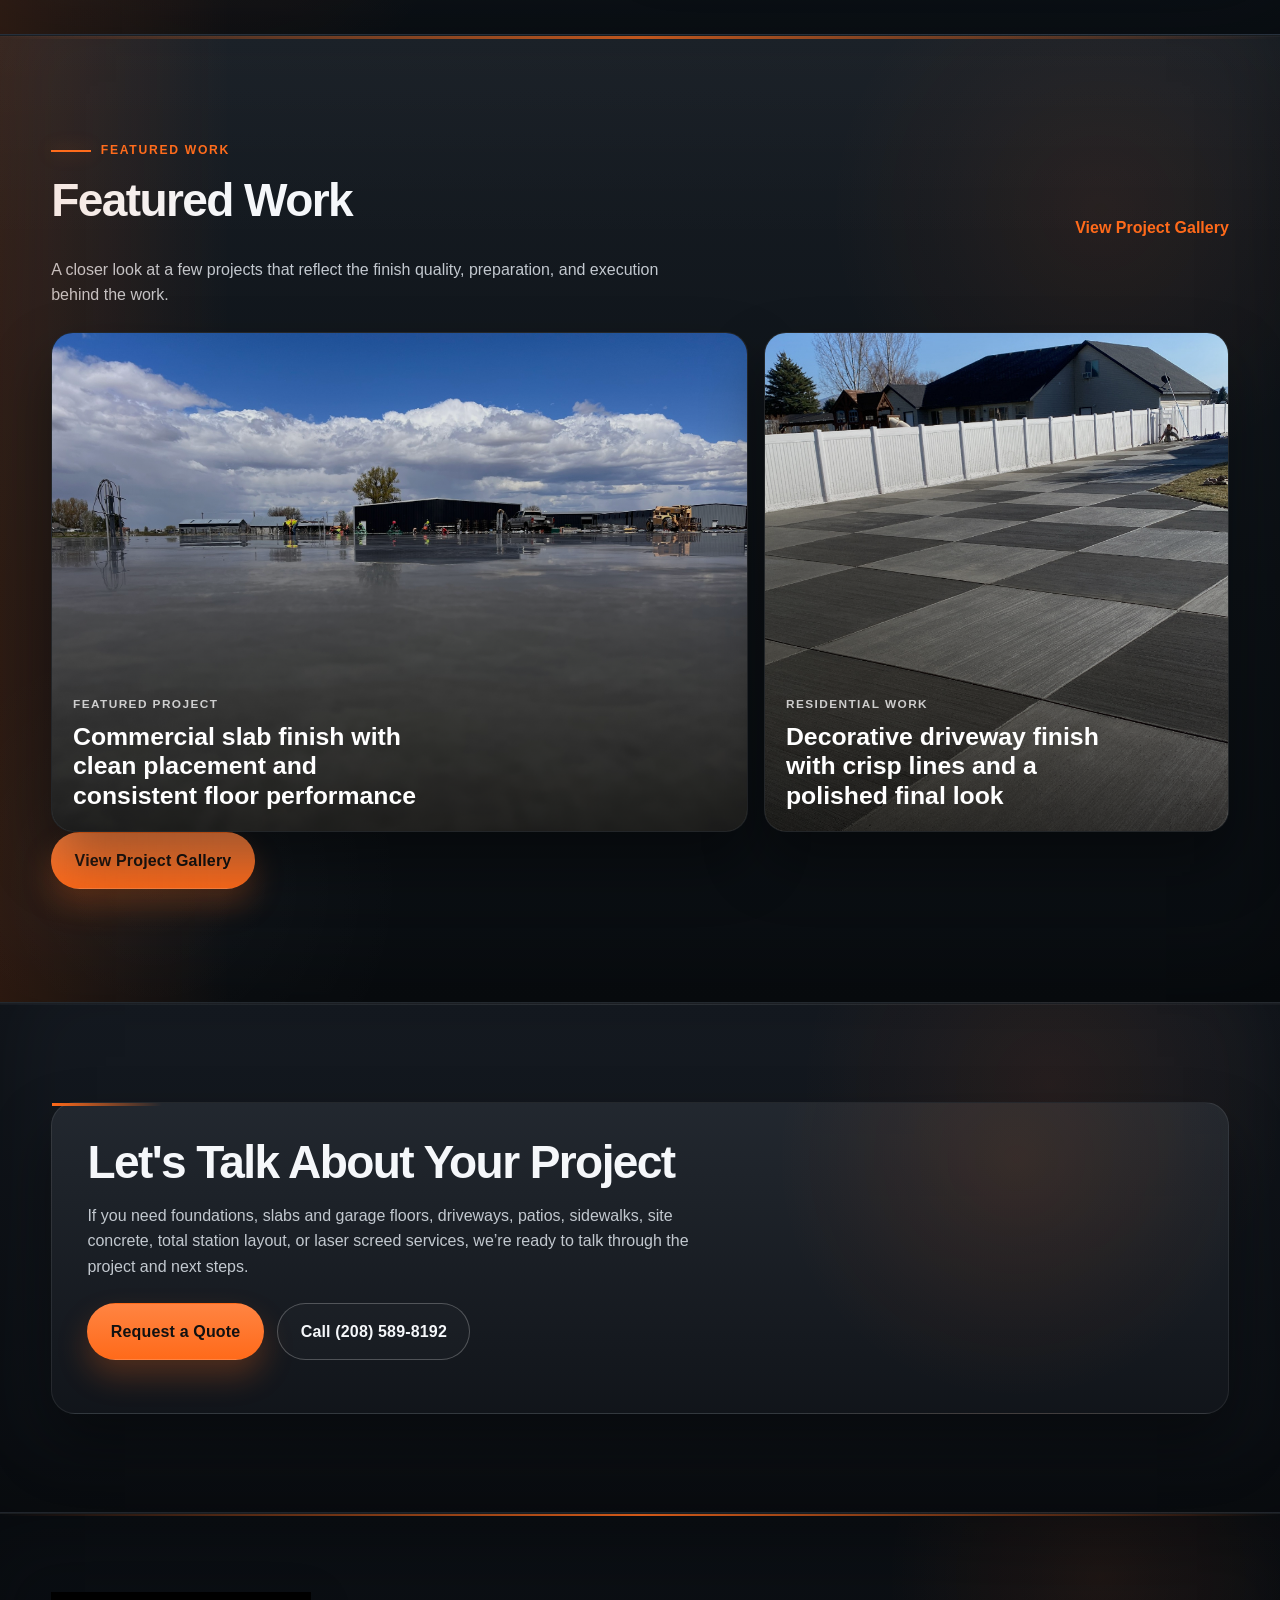
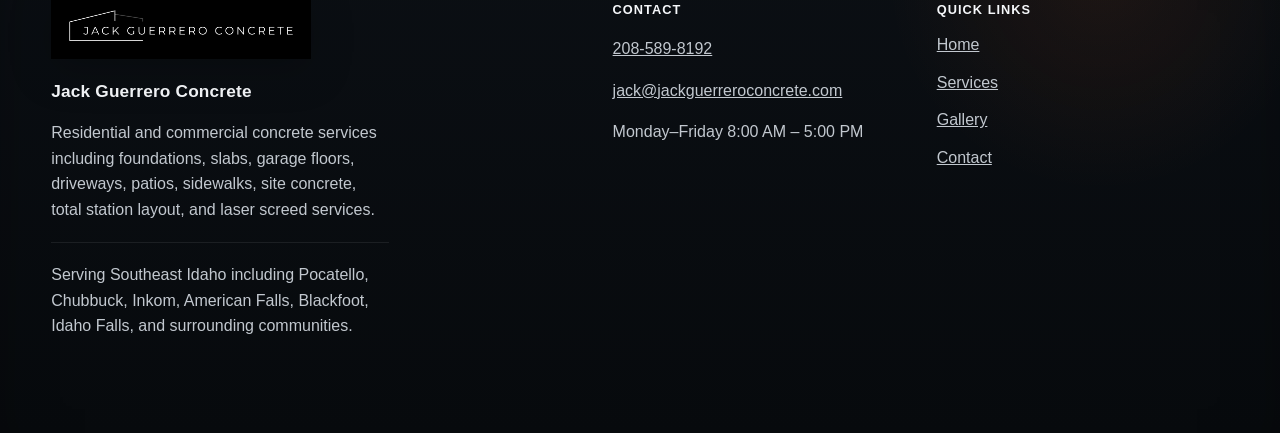
==== commit 83af4131: "Add files via upload" ====
--- a/index.html
+++ b/index.html
@@ -83,6 +83,7 @@
           <a class="btn btn-primary" href="contact.html#quote-form">Request a Quote</a>
           <a class="btn btn-secondary" href="tel:+12085898192">Call (208) 589-8192</a>
         </div>
+        <p class="hero-credibility">Precision layout with Total Station technology and professional slab placement using laser screed equipment.</p>
         <p class="hero-support">Proudly serving clients across Southeast Idaho.</p>
       </div>
     </section>
@@ -106,6 +107,38 @@
       </div>
     </section>
 
+    <section class="section section-dark precision-band">
+      <div class="container">
+        <div class="section-intro">
+          <p class="eyebrow">Precision</p>
+          <h2>Built with Precision</h2>
+        </div>
+        <div class="cards three-up precision-grid">
+          <article class="card precision-card">
+            <div class="precision-icon" aria-hidden="true">
+              <span></span>
+            </div>
+            <h3>Total Station Layout</h3>
+            <p>Precision digital layout for foundations, slabs, and anchor points.</p>
+          </article>
+          <article class="card precision-card">
+            <div class="precision-icon precision-icon-screed" aria-hidden="true">
+              <span></span>
+            </div>
+            <h3>Laser Screed Services</h3>
+            <p>Consistent slab elevation control for large pours and high-performance floors.</p>
+          </article>
+          <article class="card precision-card">
+            <div class="precision-icon precision-icon-projects" aria-hidden="true">
+              <span></span>
+            </div>
+            <h3>Residential &amp; Commercial Projects</h3>
+            <p>From foundations to site concrete, we deliver dependable results.</p>
+          </article>
+        </div>
+      </div>
+    </section>
+
     <section class="section section-texture trust-section section-blueblack">
       <div class="container">
         <div class="section-intro">
@@ -143,17 +176,28 @@
           </div>
           <a class="text-link" href="gallery.html">View Project Gallery</a>
         </div>
-        <p>A few recent project images that show the finish quality, preparation, and field execution behind the work.</p>
-        <div class="gallery-teaser gallery-teaser-featured project-showcase">
-          <a href="gallery.html"><img src="assets/images/projects/decorative-driveway.jpg" alt="Decorative concrete driveway detail"><span class="project-label">Decorative driveway finish</span></a>
-          <a href="gallery.html"><img src="assets/images/projects/driveway-finish.jpg" alt="Finished concrete driveway surface"><span class="project-label">Clean driveway finish</span></a>
-          <a href="gallery.html"><img src="assets/images/projects/rebar-foundation.jpg" alt="Rebar and foundation preparation"><span class="project-label">Foundation preparation</span></a>
+        <p>A closer look at a few projects that reflect the finish quality, preparation, and execution behind the work.</p>
+        <div class="featured-work-grid">
+          <a class="featured-work-card featured-work-primary" href="gallery.html">
+            <img src="assets/images/projects/commercial-slab-finish.jpg" alt="Commercial slab finish on active job site">
+            <span class="featured-work-overlay">
+              <span class="featured-work-kicker">Featured Project</span>
+              <span class="featured-work-title">Commercial slab finish with clean placement and consistent floor performance</span>
+            </span>
+          </a>
+          <a class="featured-work-card featured-work-secondary" href="gallery.html">
+            <img src="assets/images/projects/decorative-driveway.jpg" alt="Decorative concrete driveway detail">
+            <span class="featured-work-overlay">
+              <span class="featured-work-kicker">Residential Work</span>
+              <span class="featured-work-title">Decorative driveway finish with crisp lines and a polished final look</span>
+            </span>
+          </a>
         </div>
         <p><a class="btn btn-primary" href="gallery.html">View Project Gallery</a></p>
       </div>
     </section>
 
-    <section class="section">
+    <section class="section section-graphite final-cta-shell">
       <div class="container cta-panel">
         <h2>Let's Talk About Your Project</h2>
         <p>If you need foundations, slabs and garage floors, driveways, patios, sidewalks, site concrete, total station layout, or laser screed services, we’re ready to talk through the project and next steps.</p>
--- a/assets/css/styles.css
+++ b/assets/css/styles.css
@@ -66,27 +66,31 @@
 }
 .section-slate {
   background:
-    radial-gradient(circle at 10% 16%, rgba(255, 106, 26, 0.16), transparent 24%),
-    linear-gradient(180deg, #222b35 0%, #161d25 100%);
-  box-shadow: inset 0 1px 0 rgba(255,255,255,0.03), inset 0 -40px 80px rgba(0,0,0,0.26);
+    radial-gradient(circle at 10% 16%, rgba(255, 106, 26, 0.16), transparent 22%),
+    radial-gradient(circle at 88% 82%, rgba(76, 98, 122, 0.14), transparent 22%),
+    linear-gradient(180deg, #26313c 0%, #19222b 52%, #141b22 100%);
+  box-shadow: inset 0 1px 0 rgba(255,255,255,0.04), inset 0 -42px 84px rgba(0,0,0,0.28);
 }
 .section-graphite {
   background:
     radial-gradient(circle at 84% 18%, rgba(255, 106, 26, 0.12), transparent 24%),
-    linear-gradient(180deg, #1a2027 0%, #0e1319 100%);
-  box-shadow: inset 0 1px 0 rgba(255,255,255,0.025), inset 0 -40px 80px rgba(0,0,0,0.34);
+    radial-gradient(circle at 18% 76%, rgba(255,255,255,0.04), transparent 20%),
+    linear-gradient(180deg, #1e242b 0%, #12171d 48%, #0c1015 100%);
+  box-shadow: inset 0 1px 0 rgba(255,255,255,0.03), inset 0 -44px 88px rgba(0,0,0,0.36);
 }
 .section-blueblack {
   background:
-    radial-gradient(circle at 18% 82%, rgba(255, 106, 26, 0.08), transparent 18%),
-    linear-gradient(180deg, #18212c 0%, #10161d 100%);
-  box-shadow: inset 0 1px 0 rgba(255,255,255,0.03), inset 0 -40px 80px rgba(0,0,0,0.3);
+    radial-gradient(circle at 18% 82%, rgba(255, 106, 26, 0.09), transparent 18%),
+    radial-gradient(circle at 82% 16%, rgba(82, 108, 132, 0.14), transparent 24%),
+    linear-gradient(180deg, #1a2430 0%, #111922 54%, #0c1218 100%);
+  box-shadow: inset 0 1px 0 rgba(255,255,255,0.035), inset 0 -42px 86px rgba(0,0,0,0.32);
 }
 .section-dark {
   background:
     radial-gradient(circle at 86% 18%, rgba(255, 106, 26, 0.08), transparent 20%),
-    linear-gradient(180deg, #151a20 0%, #0b0f14 100%);
-  box-shadow: inset 0 1px 0 rgba(255,255,255,0.02), inset 0 -40px 80px rgba(0,0,0,0.28);
+    radial-gradient(circle at 12% 88%, rgba(255,255,255,0.03), transparent 18%),
+    linear-gradient(180deg, #171d24 0%, #0d1217 56%, #090d11 100%);
+  box-shadow: inset 0 1px 0 rgba(255,255,255,0.025), inset 0 -40px 82px rgba(0,0,0,0.3);
 }
 .section-texture::before,
 .capability-section::before,
@@ -157,6 +161,12 @@
 }
 
 .hero-sub { font-size: 1.14rem; color: rgba(255,255,255,0.96); font-weight: 600; max-width: 62ch; }
+.hero-credibility {
+  margin-bottom: 0.75rem;
+  color: rgba(255,255,255,0.74);
+  font-size: 0.95rem;
+  max-width: 60ch;
+}
 .hero-support { color: rgba(255,255,255,0.82); }
 
 .site-header {
@@ -389,6 +399,90 @@
 }
 .equipment-grid .card .eyebrow { margin-bottom: 0.8rem; }
 
+.precision-band {
+  background:
+    radial-gradient(circle at 12% 18%, rgba(255,106,26,0.12), transparent 20%),
+    radial-gradient(circle at 88% 72%, rgba(62, 84, 104, 0.12), transparent 22%),
+    linear-gradient(180deg, #20262e 0%, #14191f 56%, #0d1217 100%);
+  box-shadow: inset 0 1px 0 rgba(255,255,255,0.03), inset 0 -36px 70px rgba(0,0,0,0.28);
+}
+.precision-grid {
+  align-items: stretch;
+}
+.precision-card {
+  padding-top: 1.7rem;
+}
+.precision-icon {
+  width: 58px;
+  height: 58px;
+  margin-bottom: 1rem;
+  border-radius: 16px;
+  border: 1px solid rgba(255,255,255,0.08);
+  background:
+    radial-gradient(circle at 30% 30%, rgba(255,106,26,0.16), transparent 55%),
+    linear-gradient(180deg, rgba(255,255,255,0.05), rgba(255,255,255,0.02));
+  display: inline-grid;
+  place-items: center;
+  box-shadow: inset 0 1px 0 rgba(255,255,255,0.04);
+}
+.precision-icon span {
+  display: block;
+  width: 26px;
+  height: 26px;
+  position: relative;
+}
+.precision-icon span::before,
+.precision-icon span::after {
+  content: "";
+  position: absolute;
+}
+.precision-icon span::before {
+  inset: 3px;
+  border: 2px solid var(--accent);
+  border-radius: 50%;
+}
+.precision-icon span::after {
+  left: 50%;
+  top: 1px;
+  bottom: 1px;
+  width: 2px;
+  transform: translateX(-50%);
+  background: linear-gradient(180deg, rgba(255,106,26,0), var(--accent), rgba(255,106,26,0));
+}
+.precision-icon-screed span::before {
+  inset: auto 0 8px 0;
+  height: 10px;
+  border: 2px solid var(--accent);
+  border-top: 0;
+  border-radius: 0 0 10px 10px;
+}
+.precision-icon-screed span::after {
+  left: 2px;
+  right: 2px;
+  top: 4px;
+  height: 2px;
+  width: auto;
+  transform: none;
+  background: linear-gradient(90deg, rgba(255,106,26,0), var(--accent), rgba(255,106,26,0));
+  box-shadow: 0 8px 0 rgba(255,106,26,0.65);
+}
+.precision-icon-projects span::before {
+  inset: 2px 3px 9px 3px;
+  border: 2px solid var(--accent);
+  border-radius: 6px;
+}
+.precision-icon-projects span::after {
+  left: 4px;
+  right: 4px;
+  bottom: 2px;
+  height: 8px;
+  width: auto;
+  transform: none;
+  background:
+    linear-gradient(135deg, transparent 35%, var(--accent) 36%, var(--accent) 64%, transparent 65%),
+    linear-gradient(45deg, transparent 35%, rgba(255,106,26,0.8) 36%, rgba(255,106,26,0.8) 64%, transparent 65%);
+}
+
 .process-list,
 .check-list {
   margin: 0;
@@ -448,6 +542,71 @@
   color: #fff;
   font-weight: 700;
   letter-spacing: 0.01em;
+}
+
+.featured-work-grid {
+  display: grid;
+  gap: 1rem;
+  margin-top: 1.5rem;
+}
+.featured-work-card {
+  position: relative;
+  display: block;
+  overflow: hidden;
+  border-radius: 22px;
+  border: 1px solid rgba(255,255,255,0.08);
+  box-shadow: var(--shadow-lg);
+  min-height: 300px;
+  background: #101317;
+  transition: transform 0.24s ease, box-shadow 0.24s ease;
+}
+.featured-work-card::before {
+  content: "";
+  position: absolute;
+  inset: 0;
+  z-index: 1;
+  background:
+    linear-gradient(180deg, rgba(0,0,0,0.04) 0%, rgba(0,0,0,0.18) 34%, rgba(0,0,0,0.72) 100%);
+}
+.featured-work-card:hover,
+.featured-work-card:focus-visible {
+  transform: translateY(-4px);
+  box-shadow: 0 30px 54px rgba(0,0,0,0.42);
+}
+.featured-work-card img {
+  width: 100%;
+  height: 100%;
+  object-fit: cover;
+  min-height: 300px;
+}
+.featured-work-primary img {
+  aspect-ratio: 16 / 9;
+}
+.featured-work-secondary img {
+  aspect-ratio: 16 / 10;
+}
+.featured-work-overlay {
+  position: absolute;
+  left: 1.3rem;
+  right: 1.3rem;
+  bottom: 1.25rem;
+  z-index: 2;
+  display: grid;
+  gap: 0.45rem;
+}
+.featured-work-kicker {
+  color: rgba(255,255,255,0.76);
+  text-transform: uppercase;
+  letter-spacing: 0.12em;
+  font-size: 0.74rem;
+  font-weight: 800;
+}
+.featured-work-title {
+  color: #fff;
+  font-size: clamp(1.1rem, 2.2vw, 1.55rem);
+  line-height: 1.2;
+  font-weight: 800;
+  max-width: 26ch;
 }
 
 .filter-row {
@@ -724,6 +883,27 @@
   background:
     radial-gradient(circle at 82% 18%, rgba(255,106,26,0.08), transparent 24%),
     linear-gradient(180deg, rgba(31,37,44,0.9), rgba(16,20,24,0.86));
+}
+
+.services-home,
+.precision-band,
+.trust-section,
+.projects-section,
+.final-cta-shell {
+  border-top: 1px solid rgba(255,255,255,0.06);
+  border-bottom: 1px solid rgba(255,255,255,0.05);
+}
+
+.final-cta-shell {
+  background:
+    radial-gradient(circle at 82% 16%, rgba(255,106,26,0.08), transparent 22%),
+    linear-gradient(180deg, #141920 0%, #0c1015 100%);
+}
+
+.final-cta-shell .cta-panel {
+  background:
+    radial-gradient(circle at 82% 18%, rgba(255,106,26,0.1), transparent 24%),
+    linear-gradient(180deg, rgba(36,42,49,0.92), rgba(18,22,27,0.9));
 }
 
 .mobile-cta {
@@ -766,6 +946,16 @@
   .two-up { grid-template-columns: repeat(2, minmax(0, 1fr)); }
   .gallery-grid { grid-template-columns: repeat(2, minmax(0, 1fr)); }
   .gallery-teaser { grid-template-columns: repeat(4, minmax(0, 1fr)); }
+  .featured-work-grid {
+    grid-template-columns: 1.5fr 1fr;
+    align-items: stretch;
+  }
+  .featured-work-primary {
+    min-height: 500px;
+  }
+  .featured-work-secondary {
+    min-height: 500px;
+  }
   .video-grid-finished { grid-template-columns: 1.35fr 0.85fr; }
   .contact-grid { grid-template-columns: 1fr 1.2fr; align-items: start; }
   .footer-grid { grid-template-columns: 1.45fr 0.8fr 0.8fr; gap: 2rem; }
@@ -781,6 +971,10 @@
   .cta-panel,
   .contact-card,
   .quote-form { padding: 1.45rem; }
+  .featured-work-card,
+  .featured-work-card img {
+    min-height: 260px;
+  }
   .project-showcase a:first-child { grid-column: span 1; }
   .section-intro { padding-left: 0.85rem; }
   .footer-logo { width: min(230px, 74vw); }
@@ -793,7 +987,8 @@
   }
   .btn,
   .card,
-  .gallery-teaser a {
+  .gallery-teaser a,
+  .featured-work-card {
     transition: none;
   }
 }
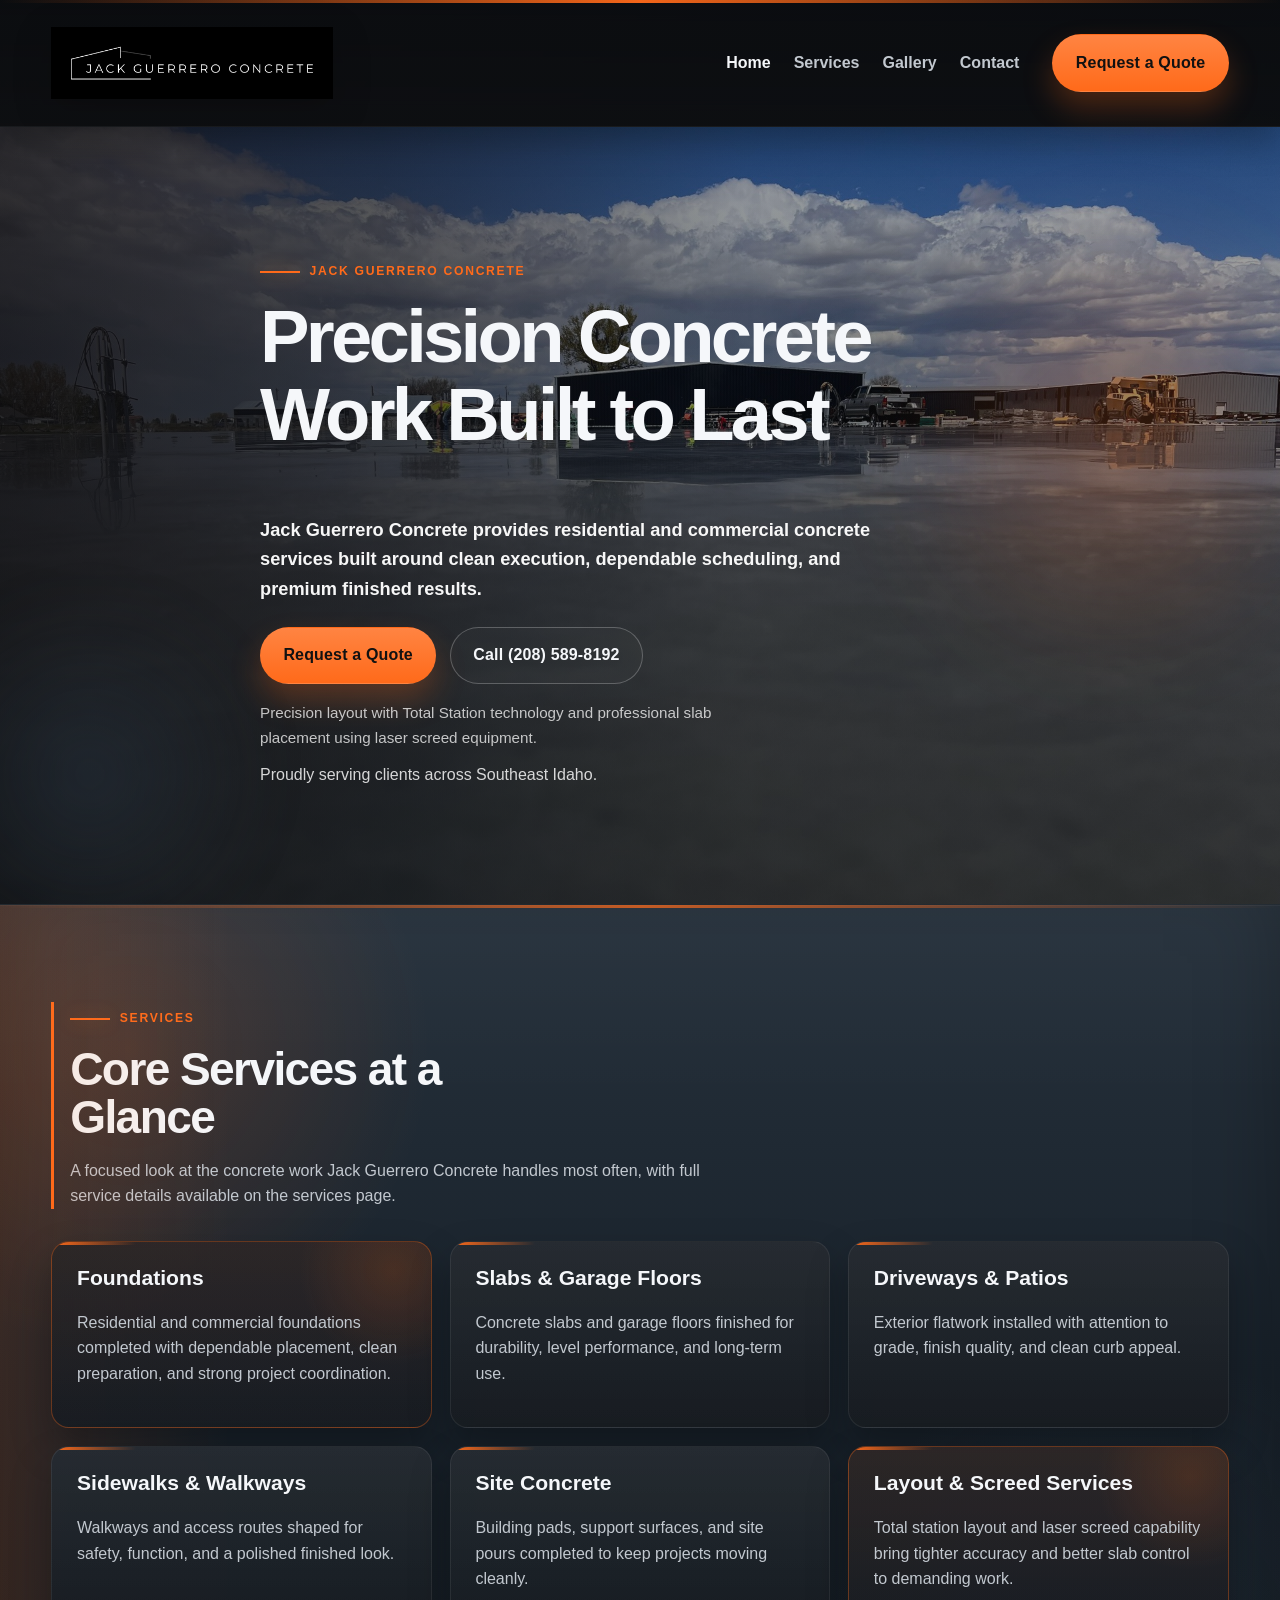
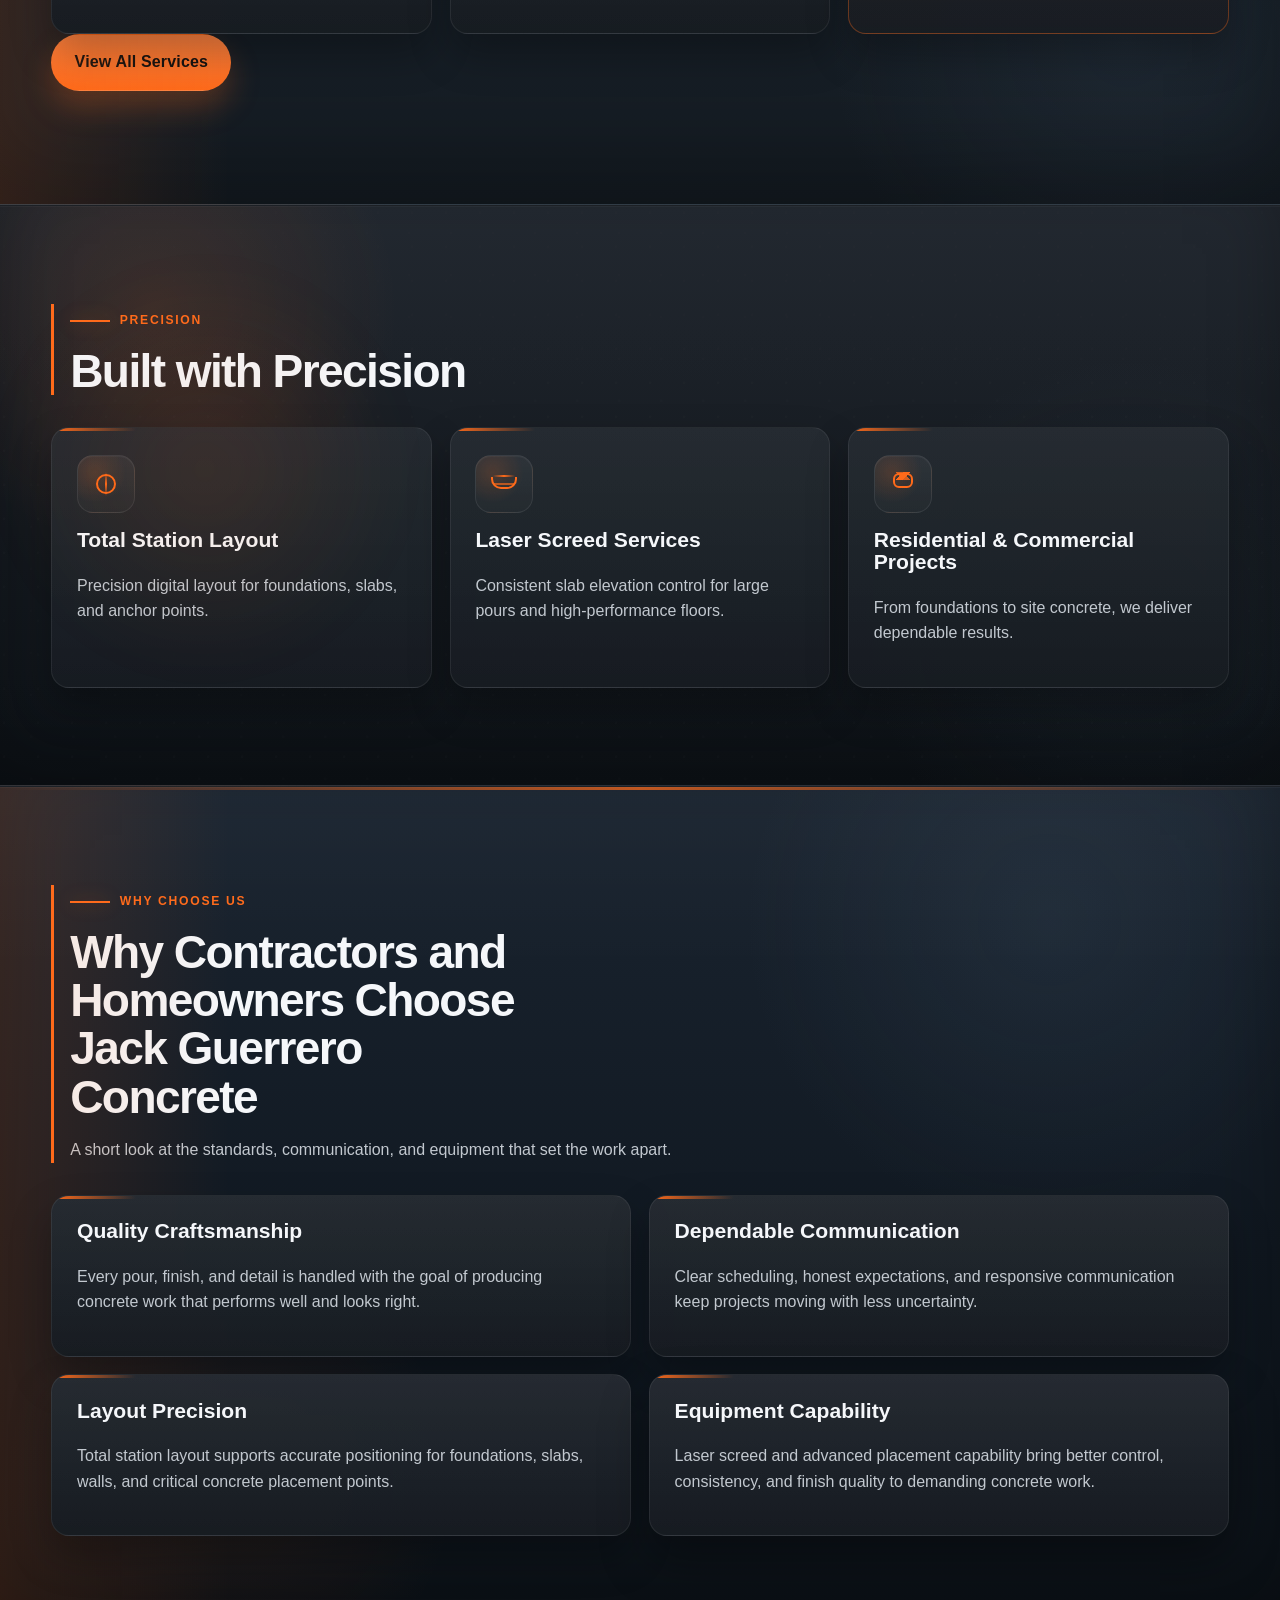
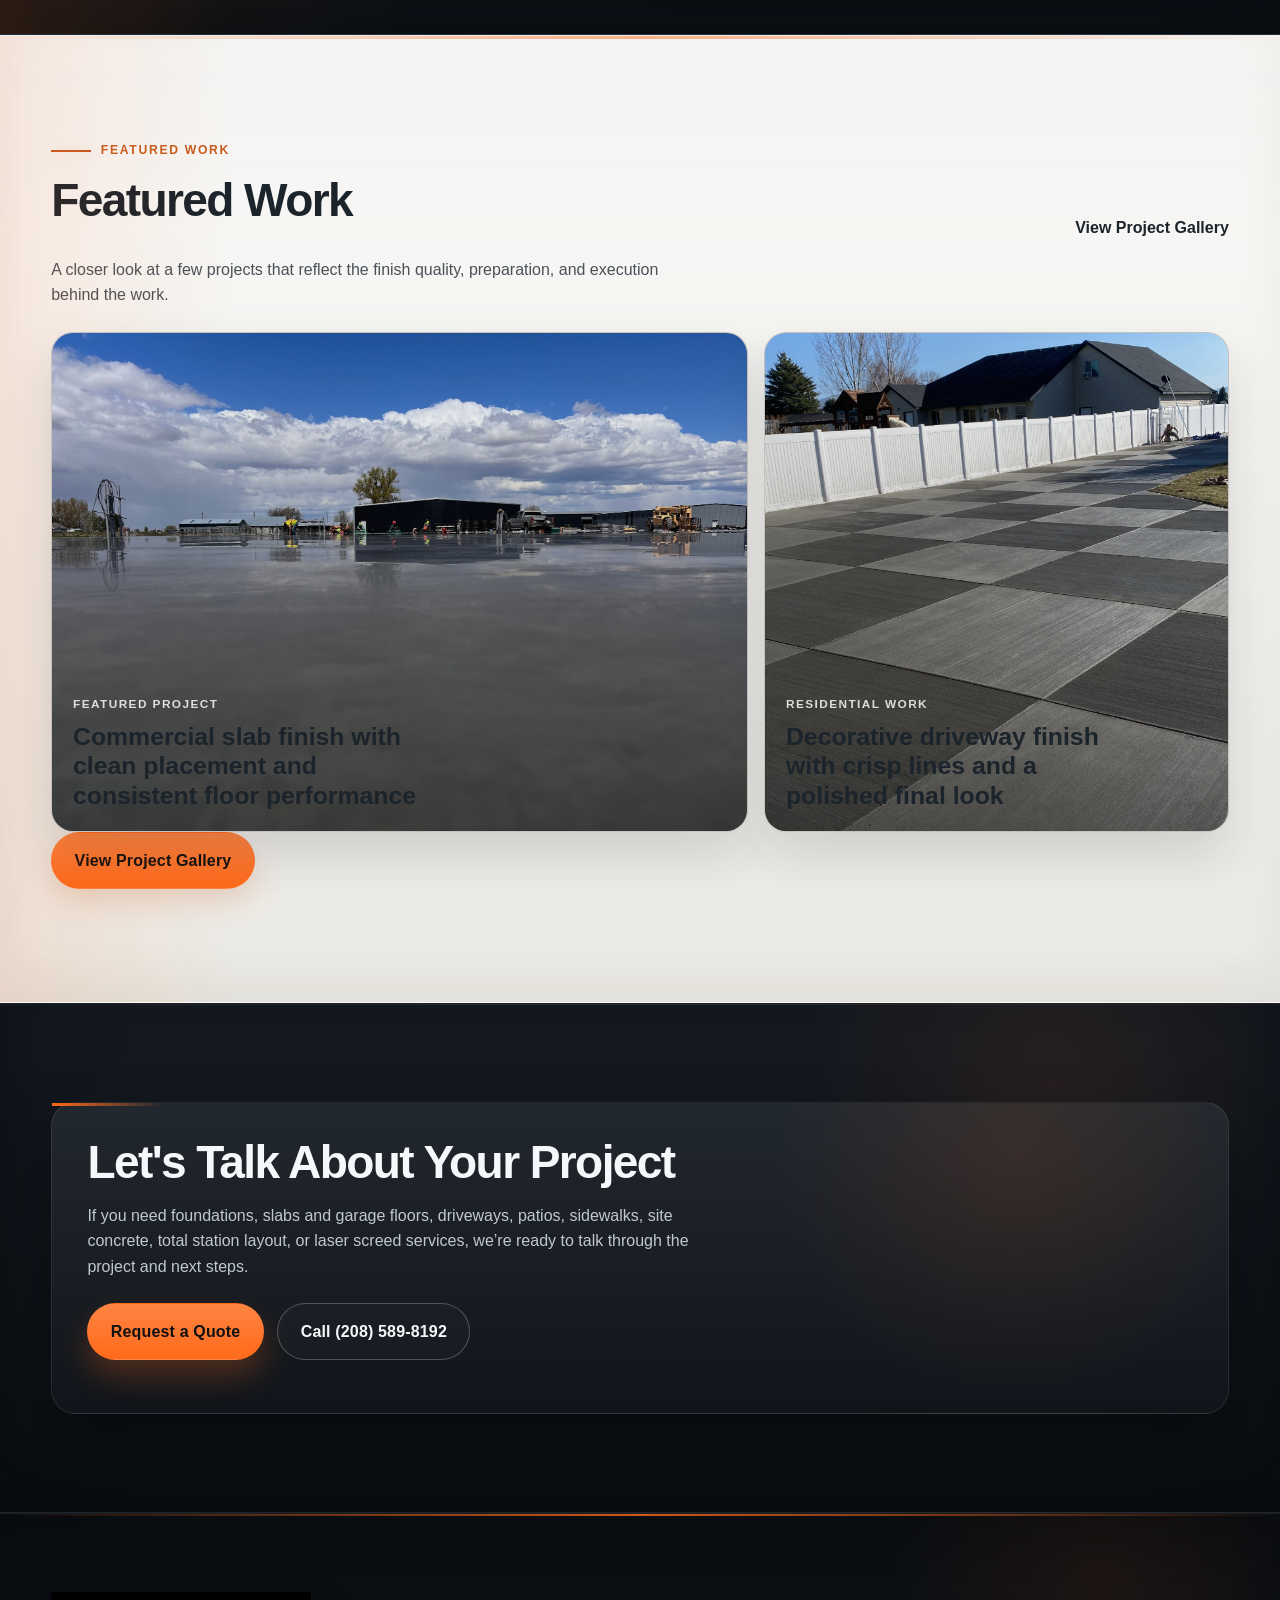
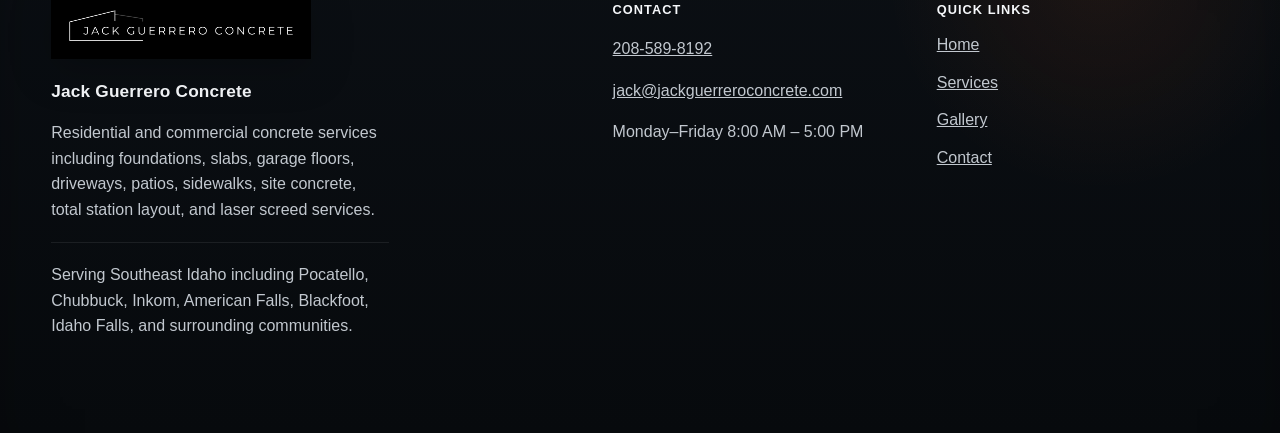
==== commit 40e20ee7: "Add files via upload" ====
--- a/index.html
+++ b/index.html
@@ -167,7 +167,7 @@
       </div>
     </section>
 
-    <section class="section section-dark section-slate projects-section">
+    <section class="section projects-section projects-section-light">
       <div class="container">
         <div class="section-head-inline">
           <div>
--- a/assets/css/styles.css
+++ b/assets/css/styles.css
@@ -118,6 +118,39 @@
   pointer-events: none;
 }
 
+.projects-section-light {
+  background:
+    linear-gradient(180deg, rgba(255,255,255,0.55), rgba(255,255,255,0.16)),
+    linear-gradient(180deg, #f1f1ee 0%, #eceae5 50%, #e7e5df 100%);
+  box-shadow:
+    inset 0 1px 0 rgba(255,255,255,0.65),
+    inset 0 -24px 44px rgba(120, 110, 96, 0.08);
+}
+.projects-section-light::before {
+  background:
+    linear-gradient(90deg, rgba(255,106,26,0.1), rgba(255,106,26,0) 18%),
+    linear-gradient(180deg, rgba(0,0,0,0.02), rgba(0,0,0,0) 22%);
+}
+.projects-section-light::after {
+  background: linear-gradient(90deg, rgba(255,106,26,0), rgba(255,106,26,0.5), rgba(255,106,26,0));
+}
+.projects-section-light h2,
+.projects-section-light h3,
+.projects-section-light .section-head-inline a,
+.projects-section-light .featured-work-title {
+  color: #1b232b;
+}
+.projects-section-light p {
+  color: #4a5158;
+}
+.projects-section-light .eyebrow {
+  color: #c85c1b;
+}
+.projects-section-light .eyebrow::before {
+  background: #c85c1b;
+  box-shadow: 0 0 14px rgba(200, 92, 27, 0.2);
+}
+
 @keyframes ambientFloat {
   0% { transform: translate3d(0,0,0) scale(1); opacity: 0.45; }
   50% { transform: translate3d(18px,-14px,0) scale(1.06); opacity: 0.72; }
@@ -405,6 +438,34 @@
     radial-gradient(circle at 88% 72%, rgba(62, 84, 104, 0.12), transparent 22%),
     linear-gradient(180deg, #20262e 0%, #14191f 56%, #0d1217 100%);
   box-shadow: inset 0 1px 0 rgba(255,255,255,0.03), inset 0 -36px 70px rgba(0,0,0,0.28);
+  isolation: isolate;
+}
+.precision-band::before {
+  content: "";
+  position: absolute;
+  inset: 0;
+  pointer-events: none;
+  opacity: 0.28;
+  background:
+    radial-gradient(circle at 12% 20%, rgba(255,255,255,0.035) 0 1px, transparent 1.6px) 0 0 / 34px 34px,
+    radial-gradient(circle at 74% 64%, rgba(255,255,255,0.028) 0 1px, transparent 1.6px) 0 0 / 42px 42px,
+    linear-gradient(180deg, rgba(255,255,255,0.018), rgba(255,255,255,0));
+  mix-blend-mode: screen;
+}
+.precision-band::after {
+  content: "";
+  position: absolute;
+  width: 32vw;
+  height: 32vw;
+  min-width: 220px;
+  min-height: 220px;
+  right: -8vw;
+  top: 10%;
+  border-radius: 50%;
+  pointer-events: none;
+  background: radial-gradient(circle, rgba(255,106,26,0.1), rgba(255,106,26,0.02) 56%, transparent 72%);
+  filter: blur(20px);
+  animation: ambientFloat 28s ease-in-out infinite;
 }
 .precision-grid {
   align-items: stretch;
@@ -607,6 +668,21 @@
   line-height: 1.2;
   font-weight: 800;
   max-width: 26ch;
+}
+.projects-section-light .featured-work-card {
+  border-color: rgba(27, 35, 43, 0.1);
+  background: #d8d5cf;
+  box-shadow: 0 24px 50px rgba(28, 31, 34, 0.14);
+}
+.projects-section-light .featured-work-card::before {
+  background:
+    linear-gradient(180deg, rgba(16,18,20,0.03) 0%, rgba(16,18,20,0.15) 34%, rgba(16,18,20,0.56) 100%);
+}
+.projects-section-light .featured-work-kicker {
+  color: rgba(255,255,255,0.82);
+}
+.projects-section-light .btn-primary {
+  box-shadow: 0 14px 28px rgba(200, 92, 27, 0.18);
 }
 
 .filter-row {
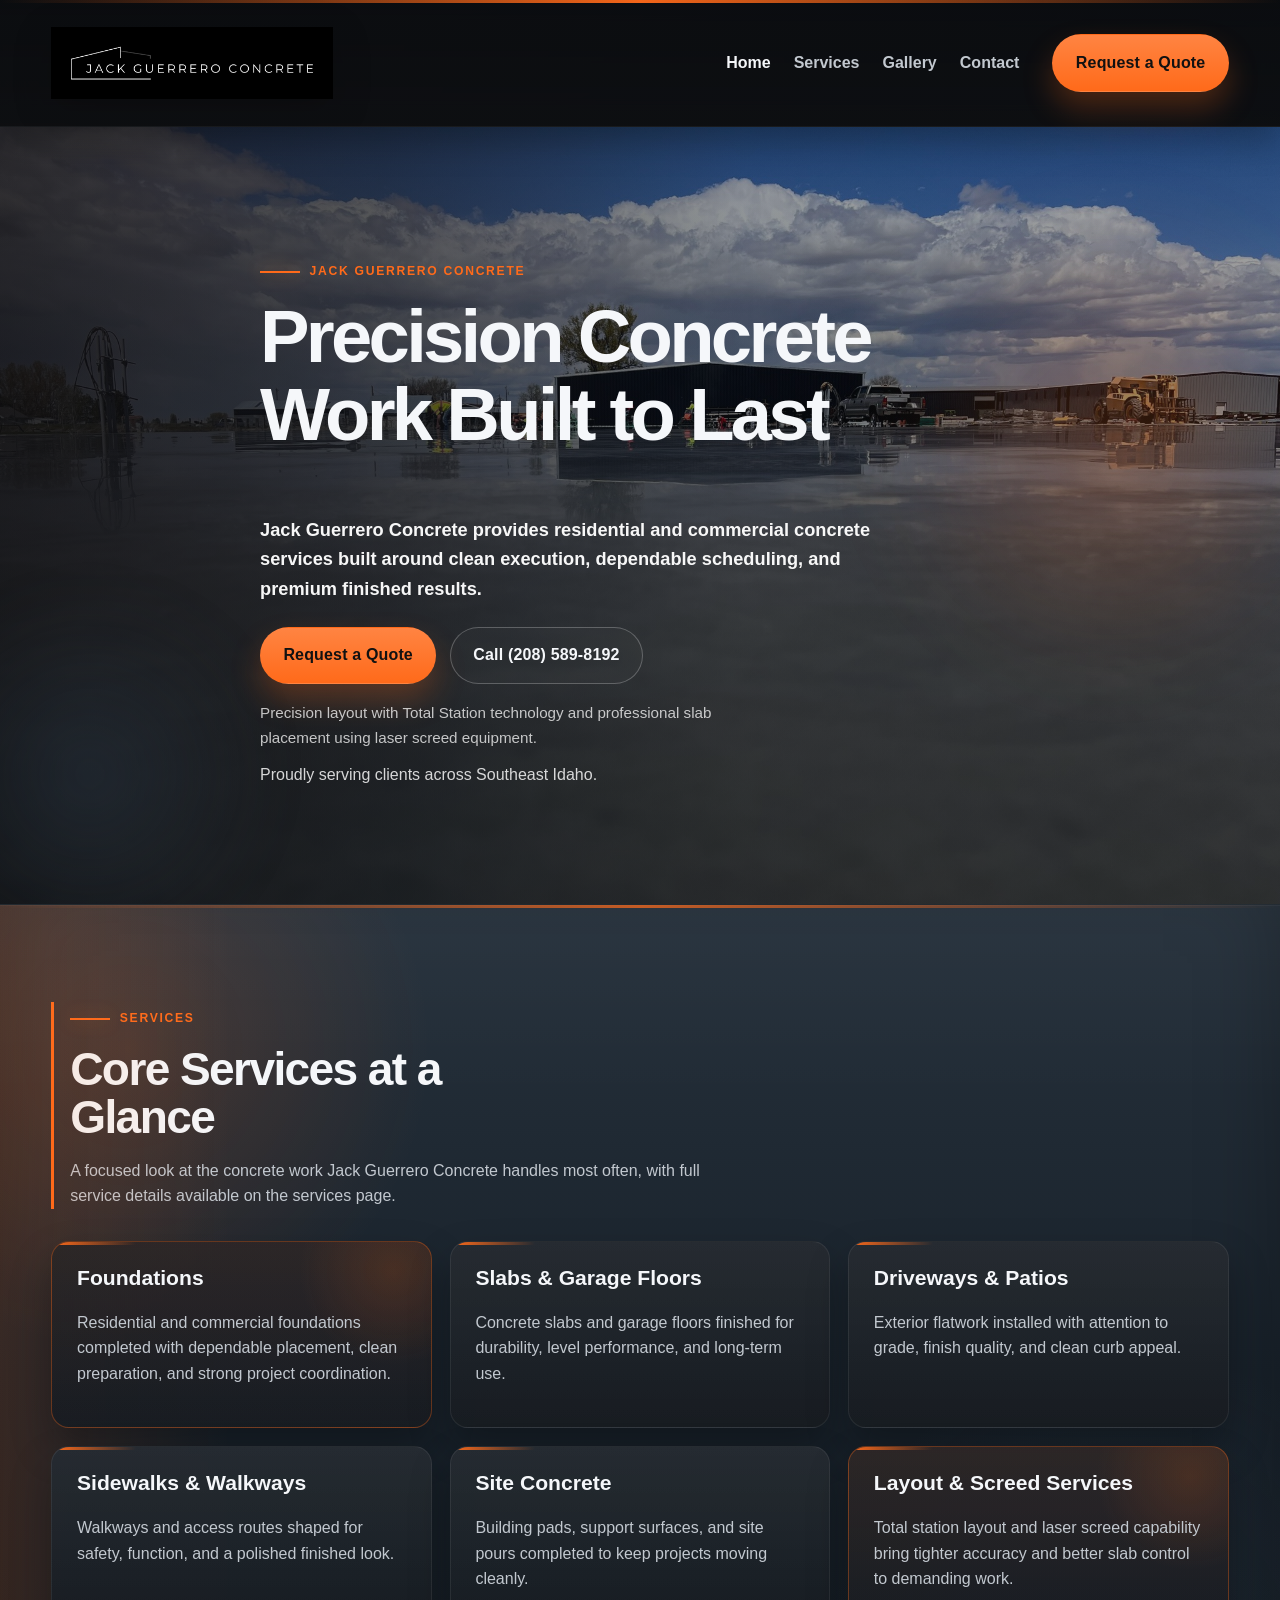
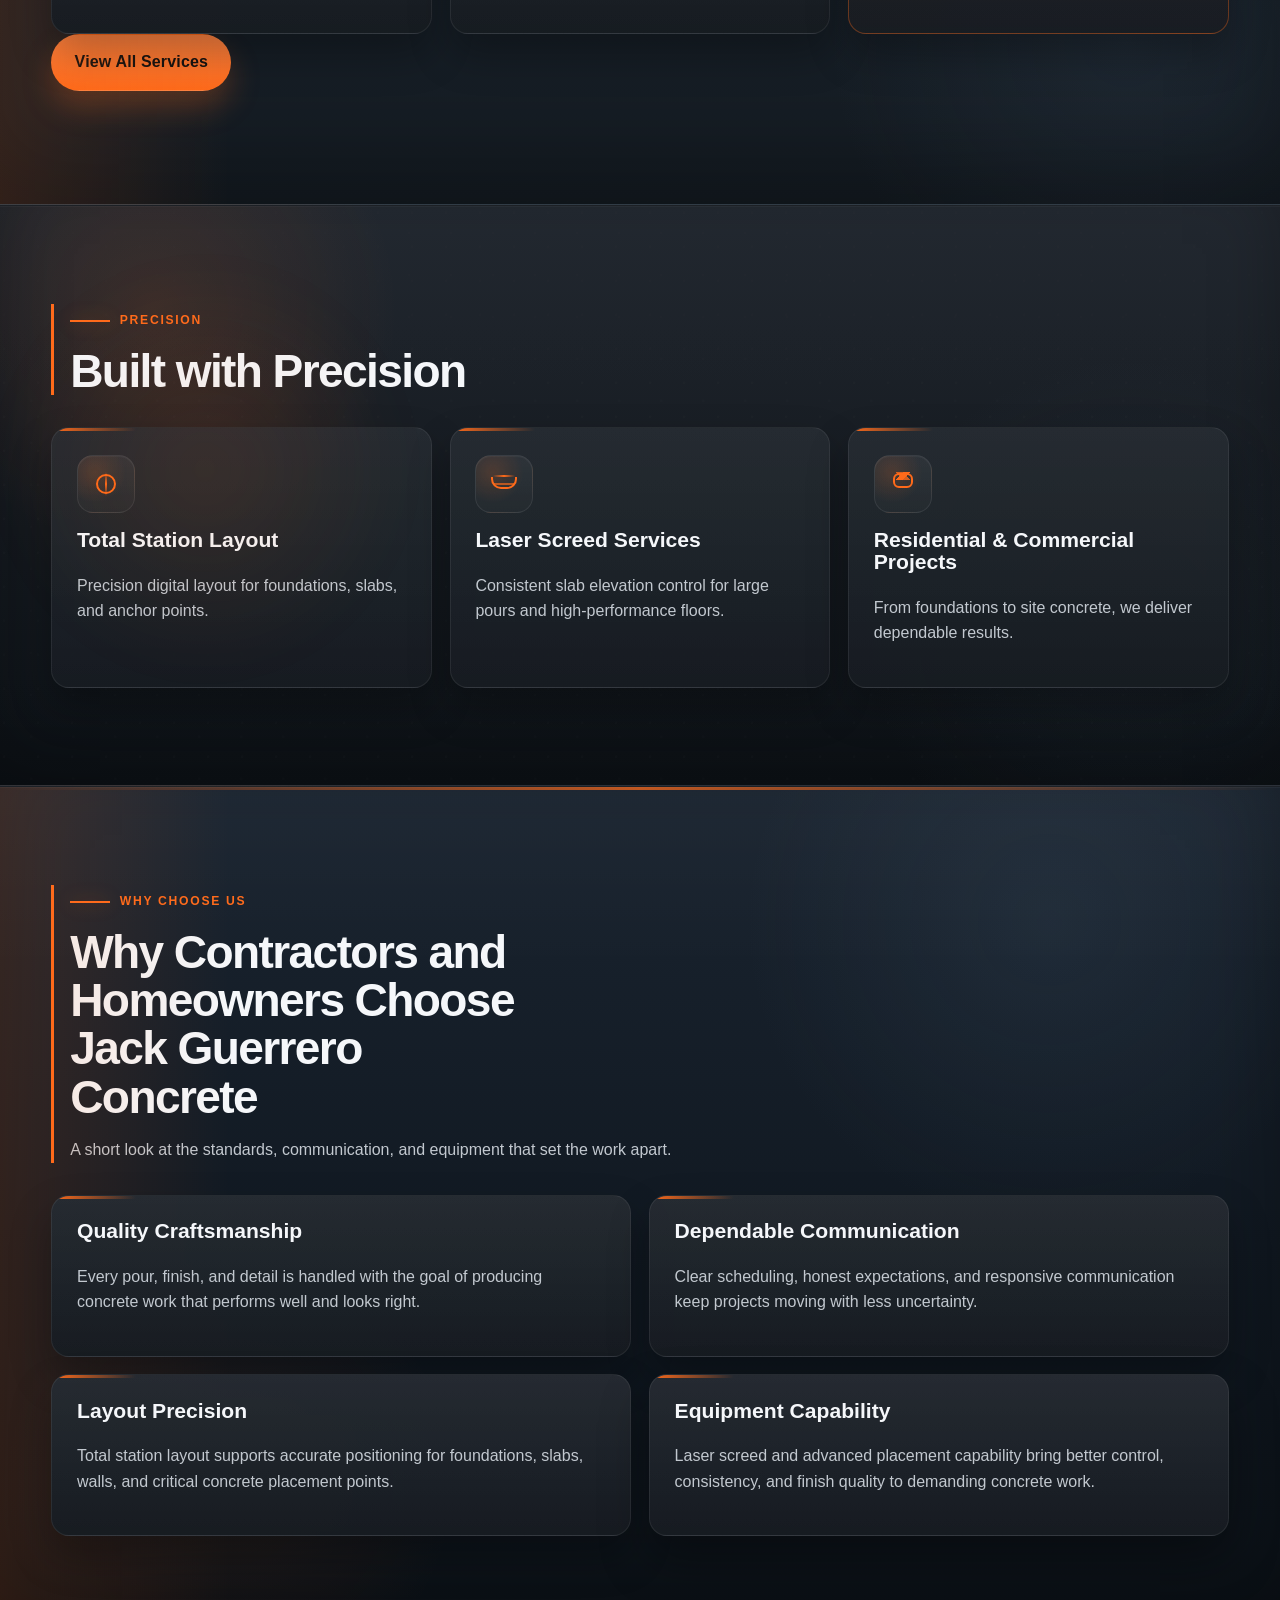
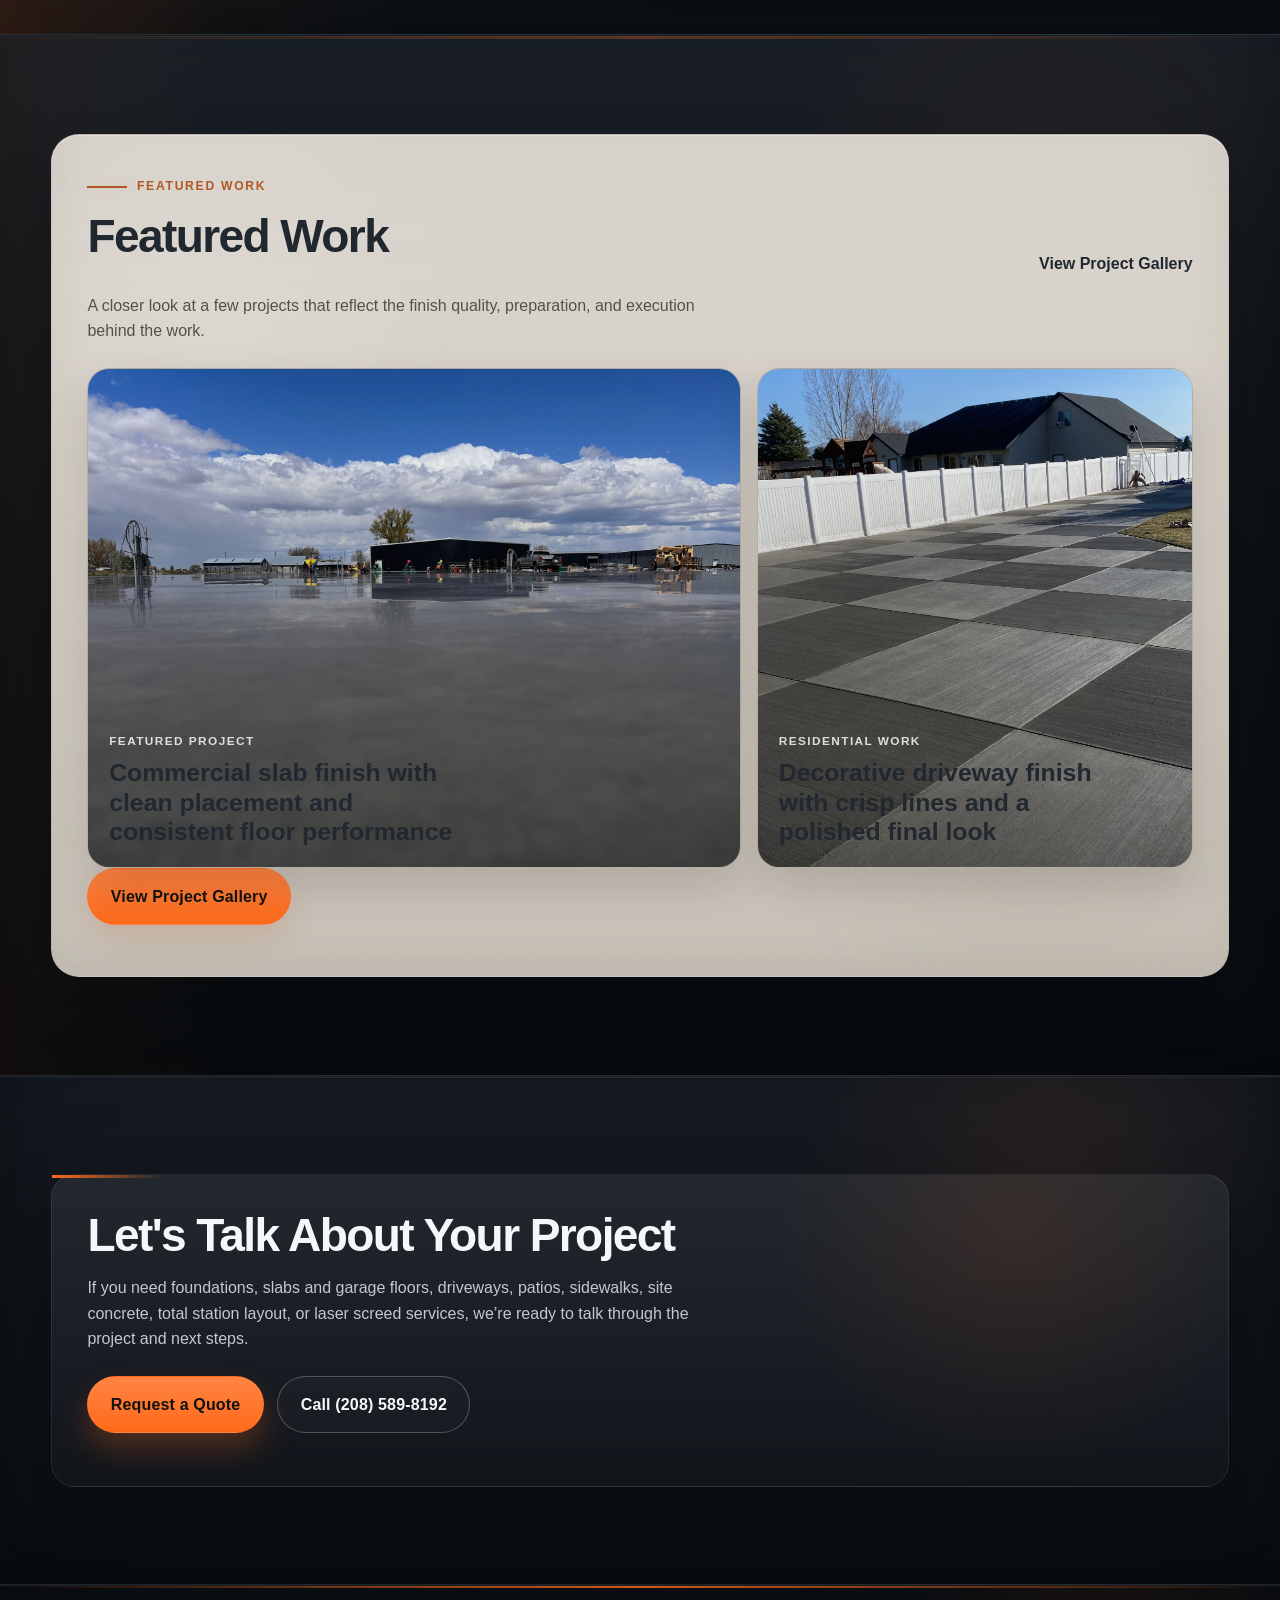
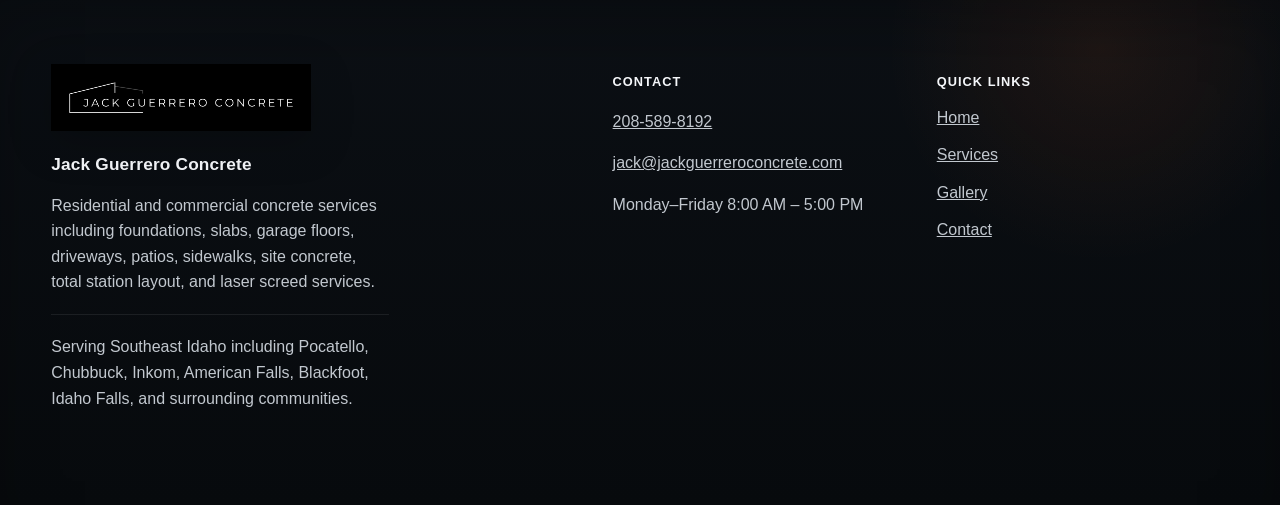
==== commit 5a408545: "Add files via upload" ====
--- a/index.html
+++ b/index.html
@@ -168,7 +168,7 @@
     </section>
 
     <section class="section projects-section projects-section-light">
-      <div class="container">
+      <div class="container featured-work-panel">
         <div class="section-head-inline">
           <div>
             <p class="eyebrow">Featured Work</p>
--- a/assets/css/styles.css
+++ b/assets/css/styles.css
@@ -120,35 +120,60 @@
 
 .projects-section-light {
   background:
-    linear-gradient(180deg, rgba(255,255,255,0.55), rgba(255,255,255,0.16)),
-    linear-gradient(180deg, #f1f1ee 0%, #eceae5 50%, #e7e5df 100%);
+    radial-gradient(circle at 82% 16%, rgba(255,106,26,0.06), transparent 20%),
+    linear-gradient(180deg, #171d24 0%, #0d1217 56%, #090d11 100%);
+  box-shadow: inset 0 1px 0 rgba(255,255,255,0.025), inset 0 -40px 82px rgba(0,0,0,0.3);
+}
+.projects-section-light::before {
+  background:
+    linear-gradient(90deg, rgba(255,106,26,0.08), rgba(255,106,26,0) 18%),
+    linear-gradient(180deg, rgba(255,255,255,0.02), rgba(255,255,255,0) 22%);
+  opacity: 0.55;
+}
+.projects-section-light::after {
+  background: linear-gradient(90deg, rgba(255,106,26,0), rgba(255,106,26,0.3), rgba(255,106,26,0));
+}
+.featured-work-panel {
+  position: relative;
+  padding: 2.2rem;
+  border-radius: 28px;
+  background:
+    radial-gradient(circle at 14% 18%, rgba(255,255,255,0.12), transparent 20%),
+    radial-gradient(circle at 84% 82%, rgba(120, 102, 82, 0.08), transparent 22%),
+    linear-gradient(180deg, rgba(255,255,255,0.18), rgba(255,255,255,0.04)),
+    linear-gradient(180deg, #d2ccc3 0%, #cfc8be 48%, #c7c0b6 100%);
+  border: 1px solid rgba(84, 72, 60, 0.12);
   box-shadow:
-    inset 0 1px 0 rgba(255,255,255,0.65),
-    inset 0 -24px 44px rgba(120, 110, 96, 0.08);
-}
-.projects-section-light::before {
-  background:
-    linear-gradient(90deg, rgba(255,106,26,0.1), rgba(255,106,26,0) 18%),
-    linear-gradient(180deg, rgba(0,0,0,0.02), rgba(0,0,0,0) 22%);
-}
-.projects-section-light::after {
-  background: linear-gradient(90deg, rgba(255,106,26,0), rgba(255,106,26,0.5), rgba(255,106,26,0));
+    0 28px 56px rgba(0,0,0,0.22),
+    inset 0 1px 0 rgba(255,255,255,0.34),
+    inset 0 -24px 44px rgba(90, 78, 63, 0.08);
+}
+.featured-work-panel::before {
+  content: "";
+  position: absolute;
+  inset: 0;
+  border-radius: inherit;
+  pointer-events: none;
+  background:
+    radial-gradient(circle at 18% 26%, rgba(255,255,255,0.055) 0 1px, transparent 1.6px) 0 0 / 34px 34px,
+    linear-gradient(180deg, rgba(0,0,0,0.018), rgba(0,0,0,0) 22%);
+  opacity: 0.75;
 }
 .projects-section-light h2,
 .projects-section-light h3,
 .projects-section-light .section-head-inline a,
 .projects-section-light .featured-work-title {
-  color: #1b232b;
+  color: #22282f;
 }
 .projects-section-light p {
-  color: #4a5158;
+  color: #555048;
 }
 .projects-section-light .eyebrow {
-  color: #c85c1b;
+  color: #b55a24;
 }
 .projects-section-light .eyebrow::before {
-  background: #c85c1b;
-  box-shadow: 0 0 14px rgba(200, 92, 27, 0.2);
+  background: #b55a24;
+  box-shadow: 0 0 14px rgba(181, 90, 36, 0.16);
 }
 
 @keyframes ambientFloat {
@@ -670,19 +695,23 @@
   max-width: 26ch;
 }
 .projects-section-light .featured-work-card {
-  border-color: rgba(27, 35, 43, 0.1);
-  background: #d8d5cf;
-  box-shadow: 0 24px 50px rgba(28, 31, 34, 0.14);
+  border-color: rgba(48, 41, 34, 0.1);
+  background:
+    linear-gradient(180deg, rgba(255,255,255,0.14), rgba(255,255,255,0.04)),
+    #bdb5aa;
+  box-shadow:
+    0 22px 44px rgba(37, 31, 26, 0.16),
+    inset 0 1px 0 rgba(255,255,255,0.2);
 }
 .projects-section-light .featured-work-card::before {
   background:
-    linear-gradient(180deg, rgba(16,18,20,0.03) 0%, rgba(16,18,20,0.15) 34%, rgba(16,18,20,0.56) 100%);
+    linear-gradient(180deg, rgba(16,18,20,0.03) 0%, rgba(16,18,20,0.14) 34%, rgba(16,18,20,0.5) 100%);
 }
 .projects-section-light .featured-work-kicker {
   color: rgba(255,255,255,0.82);
 }
 .projects-section-light .btn-primary {
-  box-shadow: 0 14px 28px rgba(200, 92, 27, 0.18);
+  box-shadow: 0 14px 28px rgba(181, 90, 36, 0.16);
 }
 
 .filter-row {
@@ -1041,6 +1070,7 @@
 @media (max-width: 767px) {
   .nav-wrap { min-height: 96px; }
   .brand-logo { width: min(210px, 58vw); }
+  .featured-work-panel { padding: 1.4rem; border-radius: 22px; }
   .hero-content,
   .media-section,
   .trust-band,
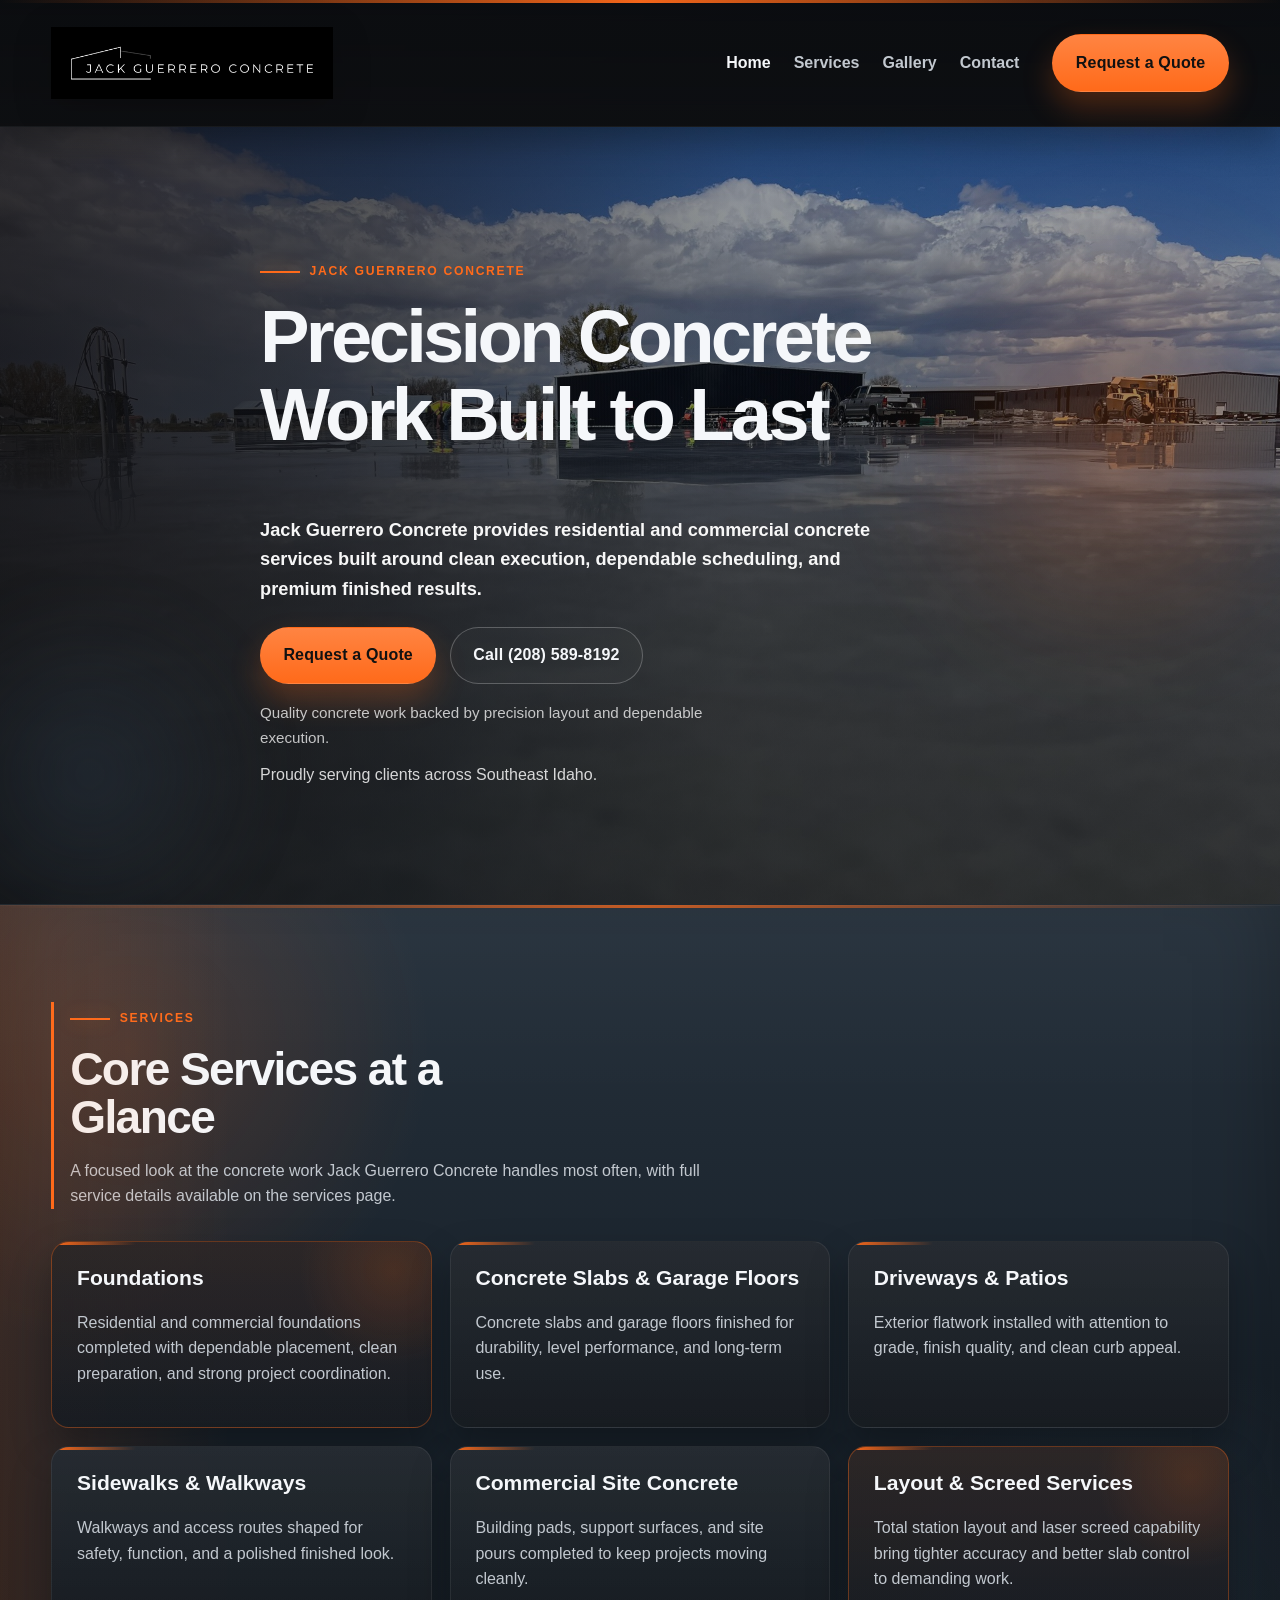
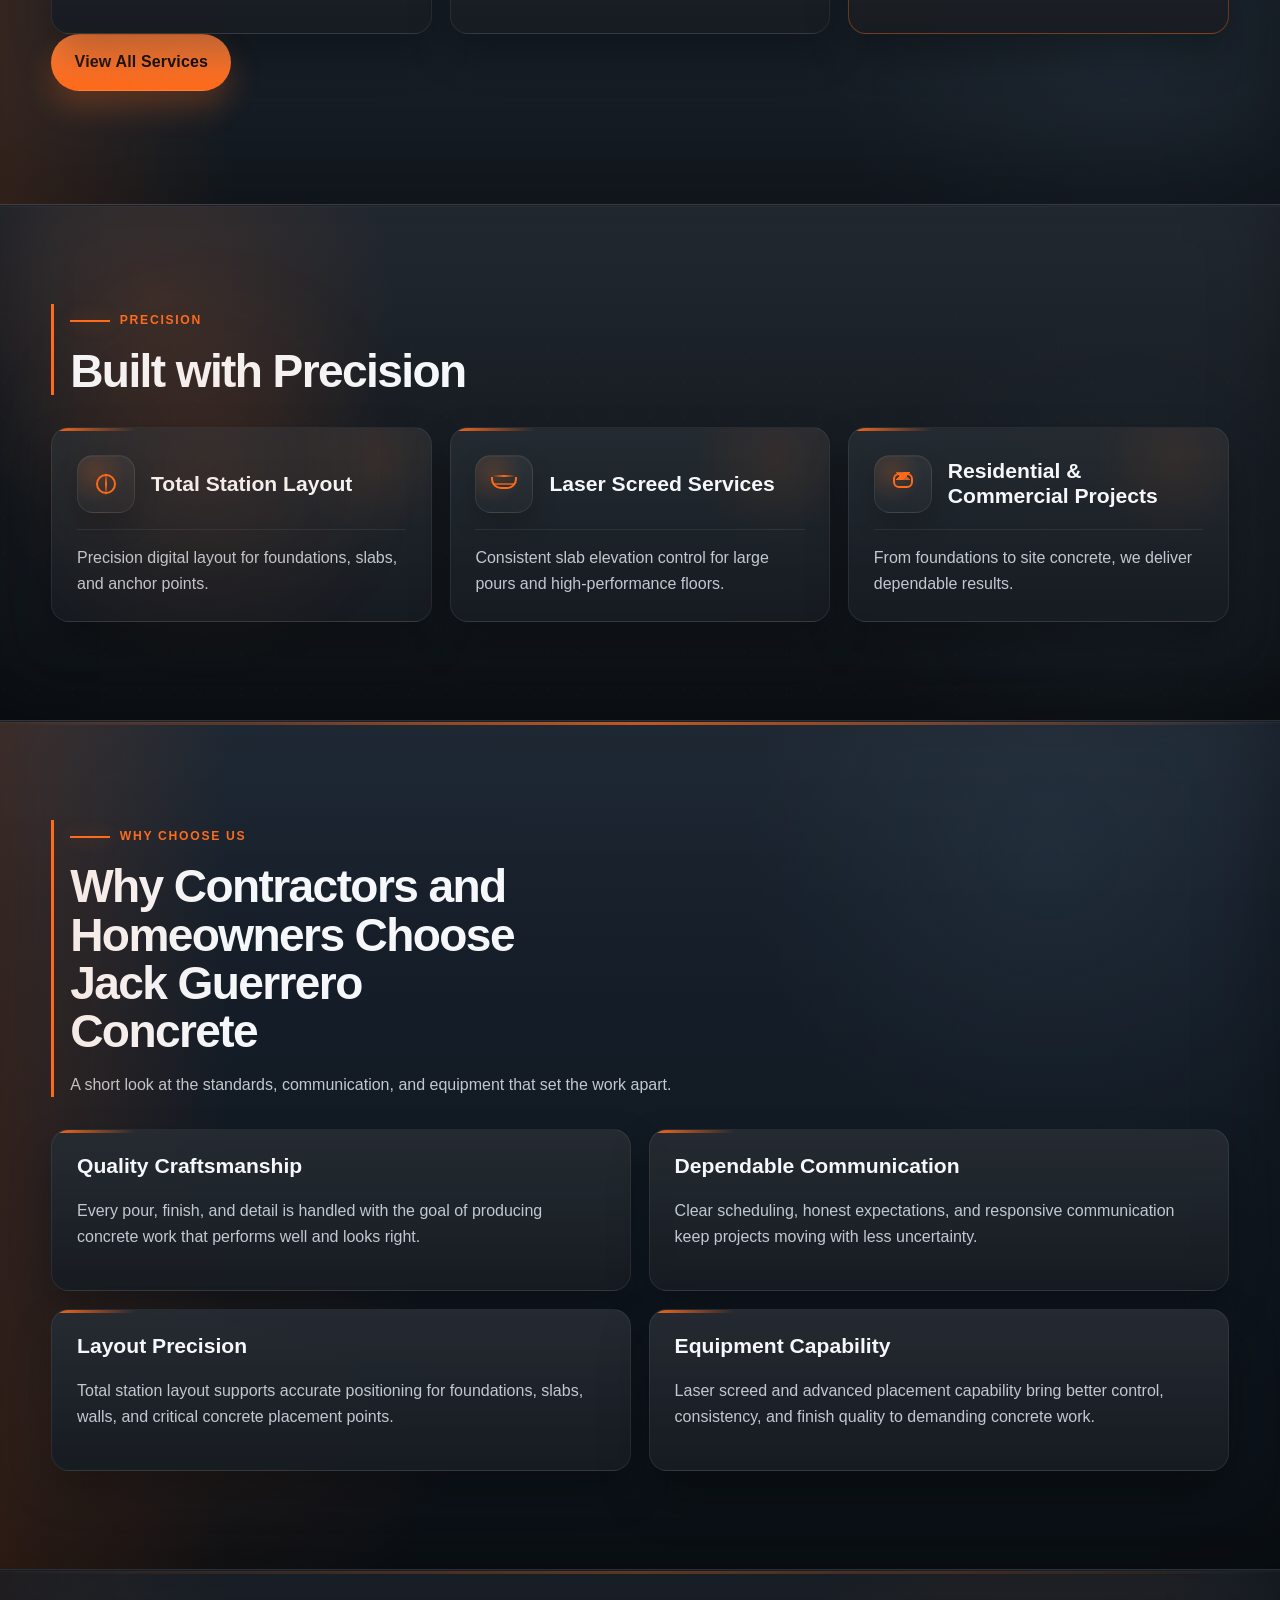
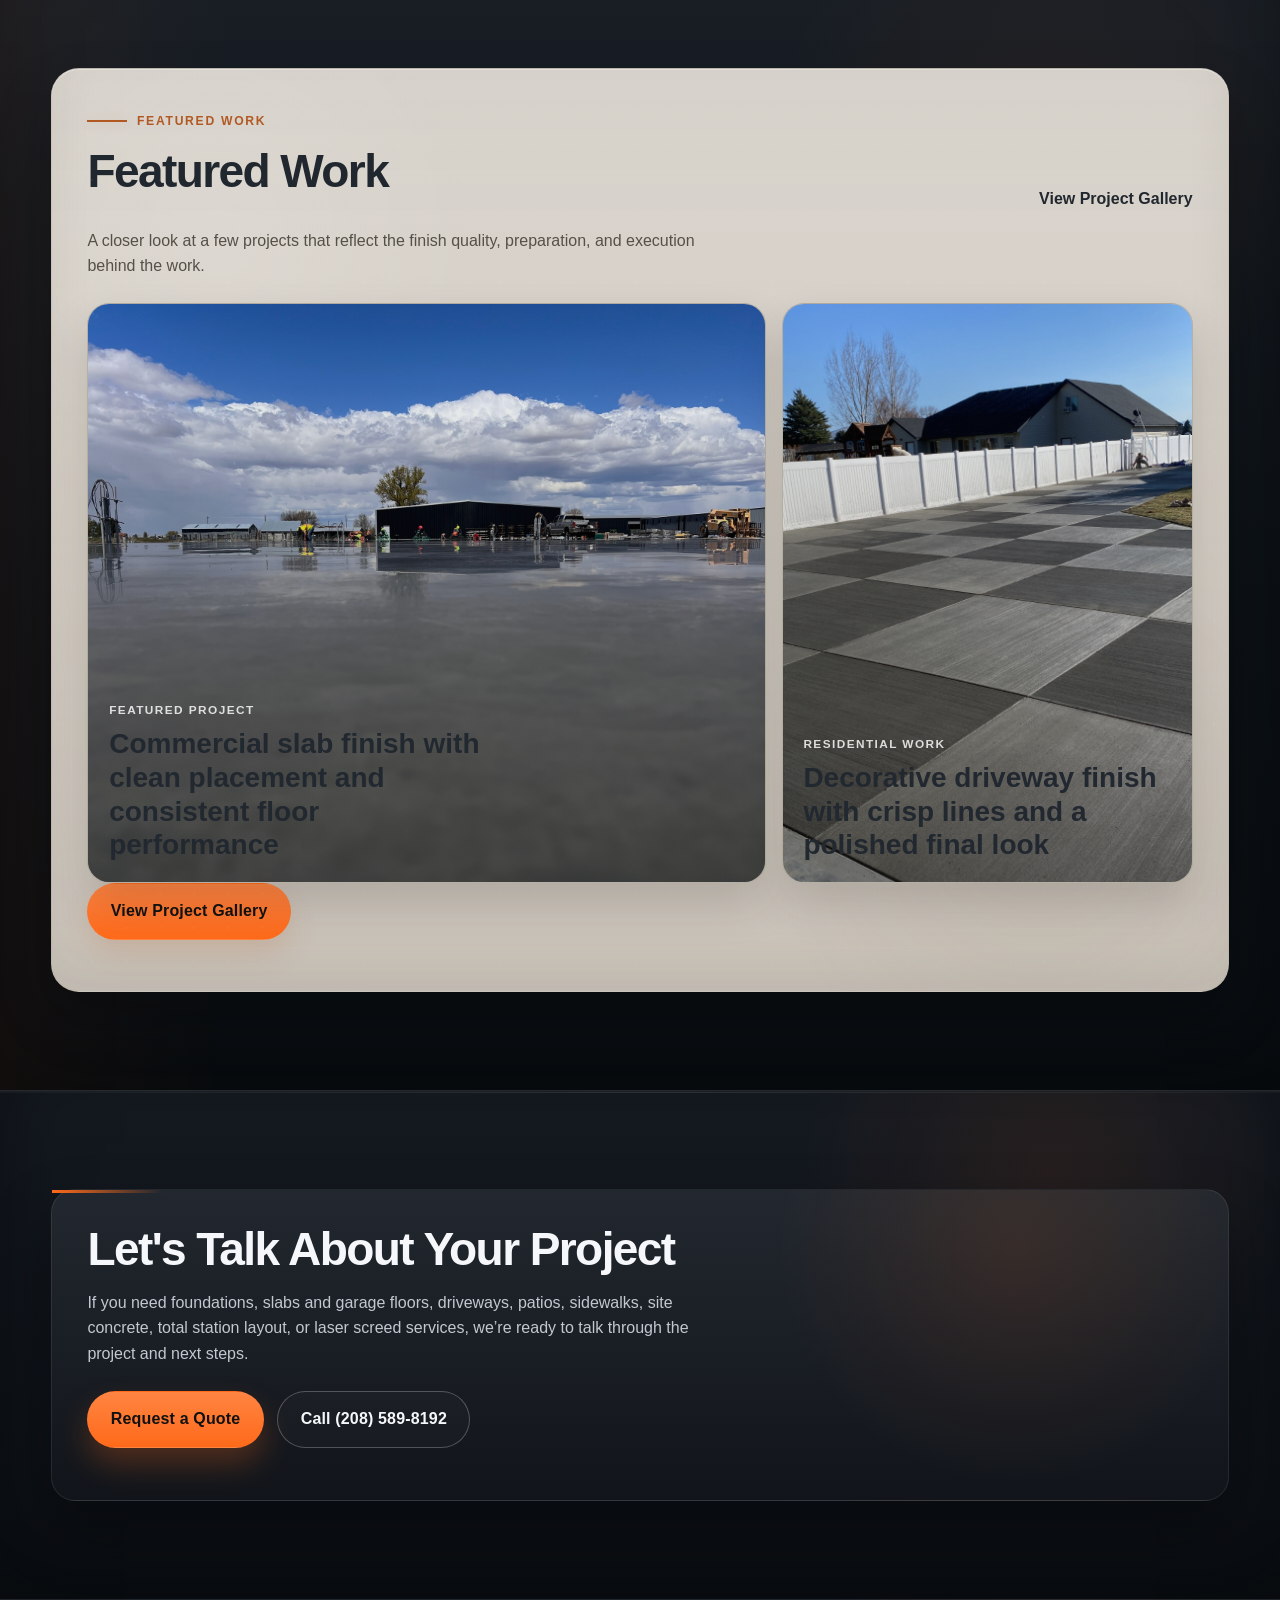
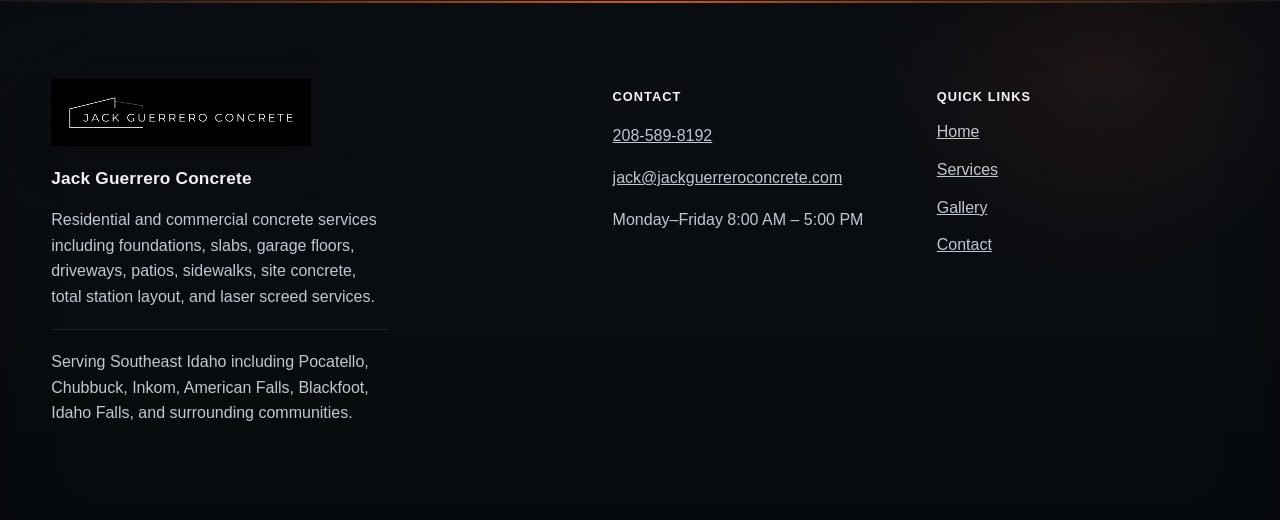
==== commit be2bbcaf: "Add files via upload" ====
--- a/index.html
+++ b/index.html
@@ -83,7 +83,7 @@
           <a class="btn btn-primary" href="contact.html#quote-form">Request a Quote</a>
           <a class="btn btn-secondary" href="tel:+12085898192">Call (208) 589-8192</a>
         </div>
-        <p class="hero-credibility">Precision layout with Total Station technology and professional slab placement using laser screed equipment.</p>
+        <p class="hero-credibility">Quality concrete work backed by precision layout and dependable execution.</p>
         <p class="hero-support">Proudly serving clients across Southeast Idaho.</p>
       </div>
     </section>
@@ -97,10 +97,10 @@
         </div>
         <div class="cards three-up service-preview-grid">
           <article class="card service-card-feature"><h3>Foundations</h3><p>Residential and commercial foundations completed with dependable placement, clean preparation, and strong project coordination.</p></article>
-          <article class="card"><h3>Slabs &amp; Garage Floors</h3><p>Concrete slabs and garage floors finished for durability, level performance, and long-term use.</p></article>
+          <article class="card"><h3>Concrete Slabs &amp; Garage Floors</h3><p>Concrete slabs and garage floors finished for durability, level performance, and long-term use.</p></article>
           <article class="card"><h3>Driveways &amp; Patios</h3><p>Exterior flatwork installed with attention to grade, finish quality, and clean curb appeal.</p></article>
           <article class="card"><h3>Sidewalks &amp; Walkways</h3><p>Walkways and access routes shaped for safety, function, and a polished finished look.</p></article>
-          <article class="card"><h3>Site Concrete</h3><p>Building pads, support surfaces, and site pours completed to keep projects moving cleanly.</p></article>
+          <article class="card"><h3>Commercial Site Concrete</h3><p>Building pads, support surfaces, and site pours completed to keep projects moving cleanly.</p></article>
           <article class="card service-card-feature"><h3>Layout &amp; Screed Services</h3><p>Total station layout and laser screed capability bring tighter accuracy and better slab control to demanding work.</p></article>
         </div>
         <p><a class="btn btn-primary" href="services.html">View All Services</a></p>
@@ -115,24 +115,30 @@
         </div>
         <div class="cards three-up precision-grid">
           <article class="card precision-card">
-            <div class="precision-icon" aria-hidden="true">
-              <span></span>
+            <div class="precision-card-head">
+              <div class="precision-icon" aria-hidden="true">
+                <span></span>
+              </div>
+              <h3>Total Station Layout</h3>
             </div>
-            <h3>Total Station Layout</h3>
             <p>Precision digital layout for foundations, slabs, and anchor points.</p>
           </article>
           <article class="card precision-card">
-            <div class="precision-icon precision-icon-screed" aria-hidden="true">
-              <span></span>
+            <div class="precision-card-head">
+              <div class="precision-icon precision-icon-screed" aria-hidden="true">
+                <span></span>
+              </div>
+              <h3>Laser Screed Services</h3>
             </div>
-            <h3>Laser Screed Services</h3>
             <p>Consistent slab elevation control for large pours and high-performance floors.</p>
           </article>
           <article class="card precision-card">
-            <div class="precision-icon precision-icon-projects" aria-hidden="true">
-              <span></span>
+            <div class="precision-card-head">
+              <div class="precision-icon precision-icon-projects" aria-hidden="true">
+                <span></span>
+              </div>
+              <h3>Residential &amp; Commercial Projects</h3>
             </div>
-            <h3>Residential &amp; Commercial Projects</h3>
             <p>From foundations to site concrete, we deliver dependable results.</p>
           </article>
         </div>
--- a/assets/css/styles.css
+++ b/assets/css/styles.css
@@ -497,11 +497,30 @@
 }
 .precision-card {
   padding-top: 1.7rem;
+  background:
+    radial-gradient(circle at 86% 16%, rgba(255,106,26,0.08), transparent 22%),
+    linear-gradient(180deg, rgba(255,255,255,0.055), rgba(255,255,255,0.02)),
+    linear-gradient(180deg, rgba(24,30,37,0.96), rgba(18,23,29,0.96));
+}
+.precision-card-head {
+  display: grid;
+  grid-template-columns: 58px 1fr;
+  align-items: center;
+  gap: 1rem;
+  margin-bottom: 1rem;
+}
+.precision-card h3 {
+  margin: 0;
+  line-height: 1.18;
+}
+.precision-card p {
+  margin-bottom: 0;
+  padding-top: 0.95rem;
+  border-top: 1px solid rgba(255,255,255,0.07);
 }
 .precision-icon {
   width: 58px;
   height: 58px;
-  margin-bottom: 1rem;
   border-radius: 16px;
   border: 1px solid rgba(255,255,255,0.08);
   background:
@@ -509,7 +528,9 @@
     linear-gradient(180deg, rgba(255,255,255,0.05), rgba(255,255,255,0.02));
   display: inline-grid;
   place-items: center;
-  box-shadow: inset 0 1px 0 rgba(255,255,255,0.04);
+  box-shadow:
+    inset 0 1px 0 rgba(255,255,255,0.04),
+    0 12px 24px rgba(0,0,0,0.18);
 }
 .precision-icon span {
   display: block;
@@ -642,7 +663,7 @@
   border-radius: 22px;
   border: 1px solid rgba(255,255,255,0.08);
   box-shadow: var(--shadow-lg);
-  min-height: 300px;
+  min-height: 360px;
   background: #101317;
   transition: transform 0.24s ease, box-shadow 0.24s ease;
 }
@@ -663,13 +684,13 @@
   width: 100%;
   height: 100%;
   object-fit: cover;
-  min-height: 300px;
+  min-height: 360px;
 }
 .featured-work-primary img {
-  aspect-ratio: 16 / 9;
+  aspect-ratio: 16 / 8.5;
 }
 .featured-work-secondary img {
-  aspect-ratio: 16 / 10;
+  aspect-ratio: 4 / 5;
 }
 .featured-work-overlay {
   position: absolute;
@@ -689,10 +710,10 @@
 }
 .featured-work-title {
   color: #fff;
-  font-size: clamp(1.1rem, 2.2vw, 1.55rem);
+  font-size: clamp(1.2rem, 2.35vw, 1.75rem);
   line-height: 1.2;
   font-weight: 800;
-  max-width: 26ch;
+  max-width: 24ch;
 }
 .projects-section-light .featured-work-card {
   border-color: rgba(48, 41, 34, 0.1);
@@ -997,6 +1018,8 @@
 .final-cta-shell {
   border-top: 1px solid rgba(255,255,255,0.06);
   border-bottom: 1px solid rgba(255,255,255,0.05);
+  padding-top: 6.4rem;
+  padding-bottom: 6.4rem;
 }
 
 .final-cta-shell {
@@ -1052,14 +1075,14 @@
   .gallery-grid { grid-template-columns: repeat(2, minmax(0, 1fr)); }
   .gallery-teaser { grid-template-columns: repeat(4, minmax(0, 1fr)); }
   .featured-work-grid {
-    grid-template-columns: 1.5fr 1fr;
+    grid-template-columns: 1.65fr 1fr;
     align-items: stretch;
   }
   .featured-work-primary {
-    min-height: 500px;
+    min-height: 580px;
   }
   .featured-work-secondary {
-    min-height: 500px;
+    min-height: 580px;
   }
   .video-grid-finished { grid-template-columns: 1.35fr 0.85fr; }
   .contact-grid { grid-template-columns: 1fr 1.2fr; align-items: start; }
@@ -1070,7 +1093,23 @@
 @media (max-width: 767px) {
   .nav-wrap { min-height: 96px; }
   .brand-logo { width: min(210px, 58vw); }
+  .services-home,
+  .precision-band,
+  .trust-section,
+  .projects-section,
+  .final-cta-shell {
+    padding-top: 5.3rem;
+    padding-bottom: 5.3rem;
+  }
   .featured-work-panel { padding: 1.4rem; border-radius: 22px; }
+  .precision-card-head {
+    grid-template-columns: 52px 1fr;
+    gap: 0.9rem;
+  }
+  .precision-icon {
+    width: 52px;
+    height: 52px;
+  }
   .hero-content,
   .media-section,
   .trust-band,
@@ -1079,7 +1118,7 @@
   .quote-form { padding: 1.45rem; }
   .featured-work-card,
   .featured-work-card img {
-    min-height: 260px;
+    min-height: 300px;
   }
   .project-showcase a:first-child { grid-column: span 1; }
   .section-intro { padding-left: 0.85rem; }
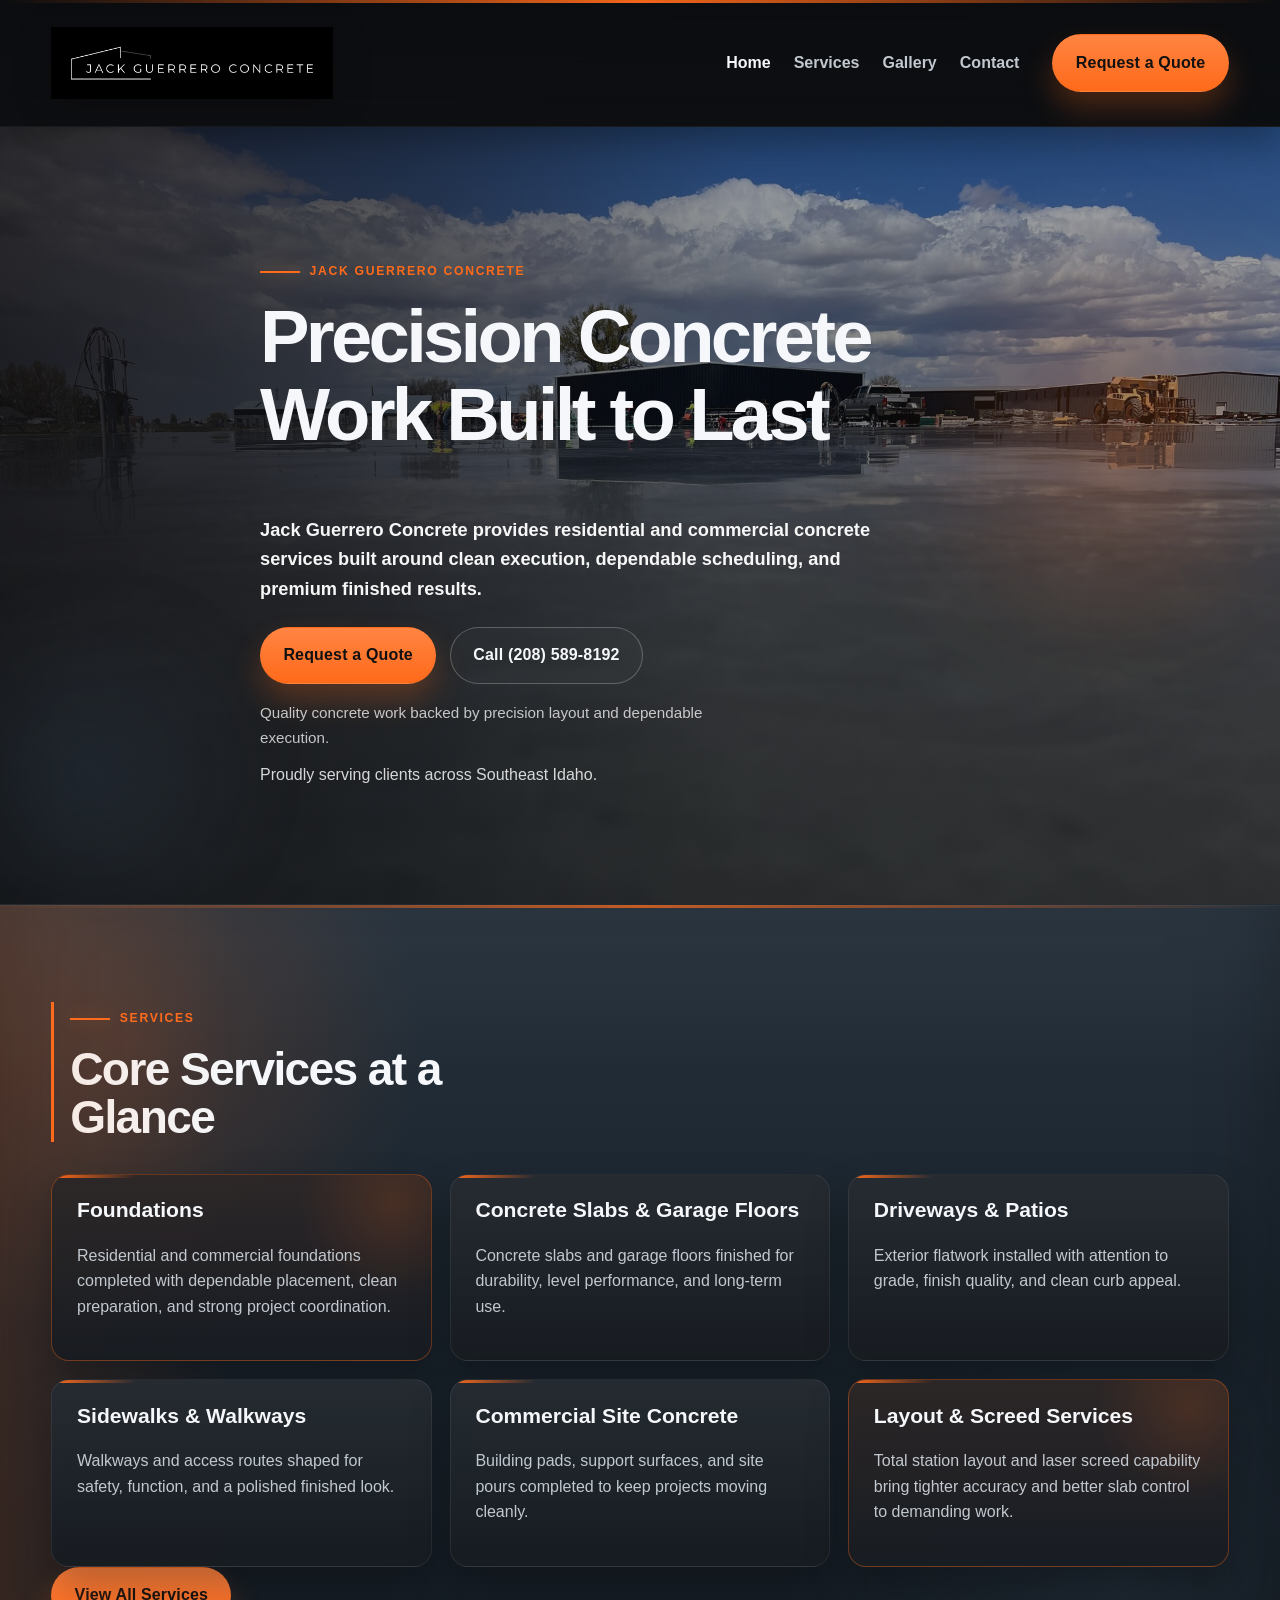
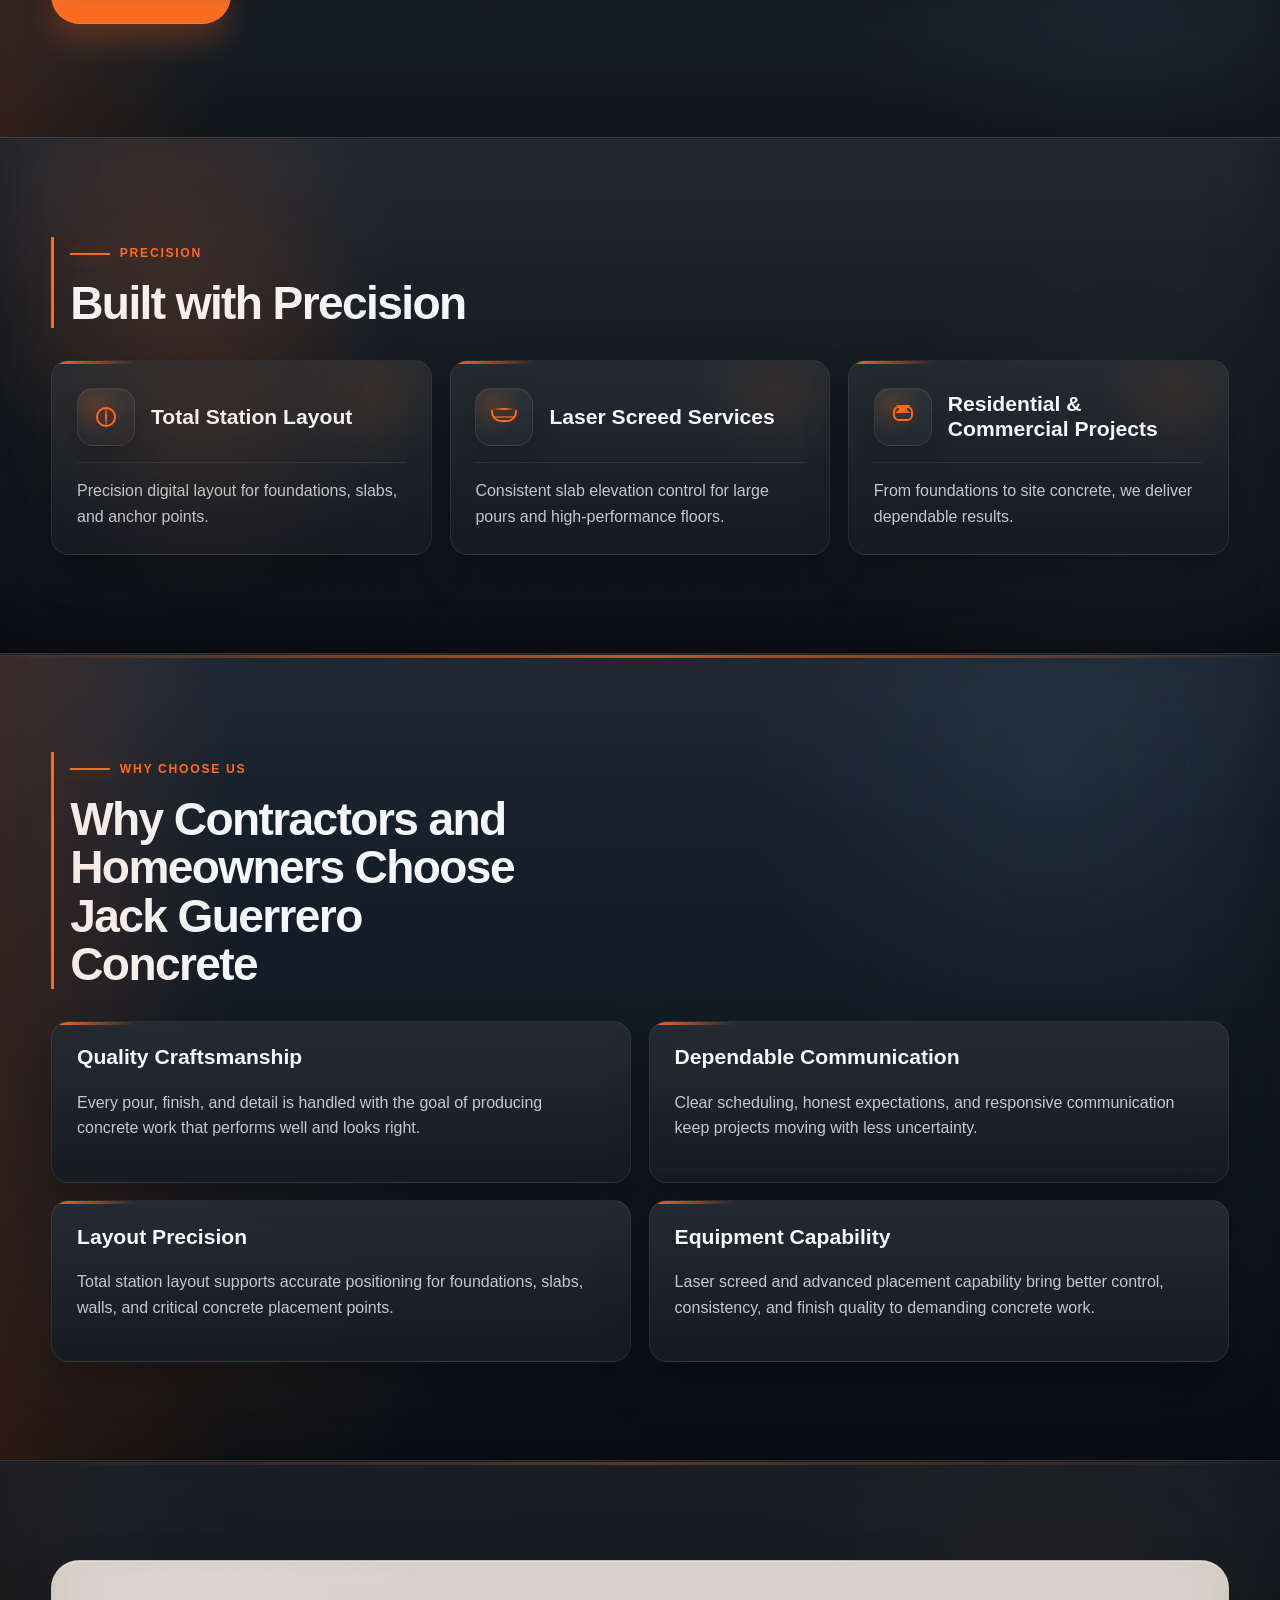
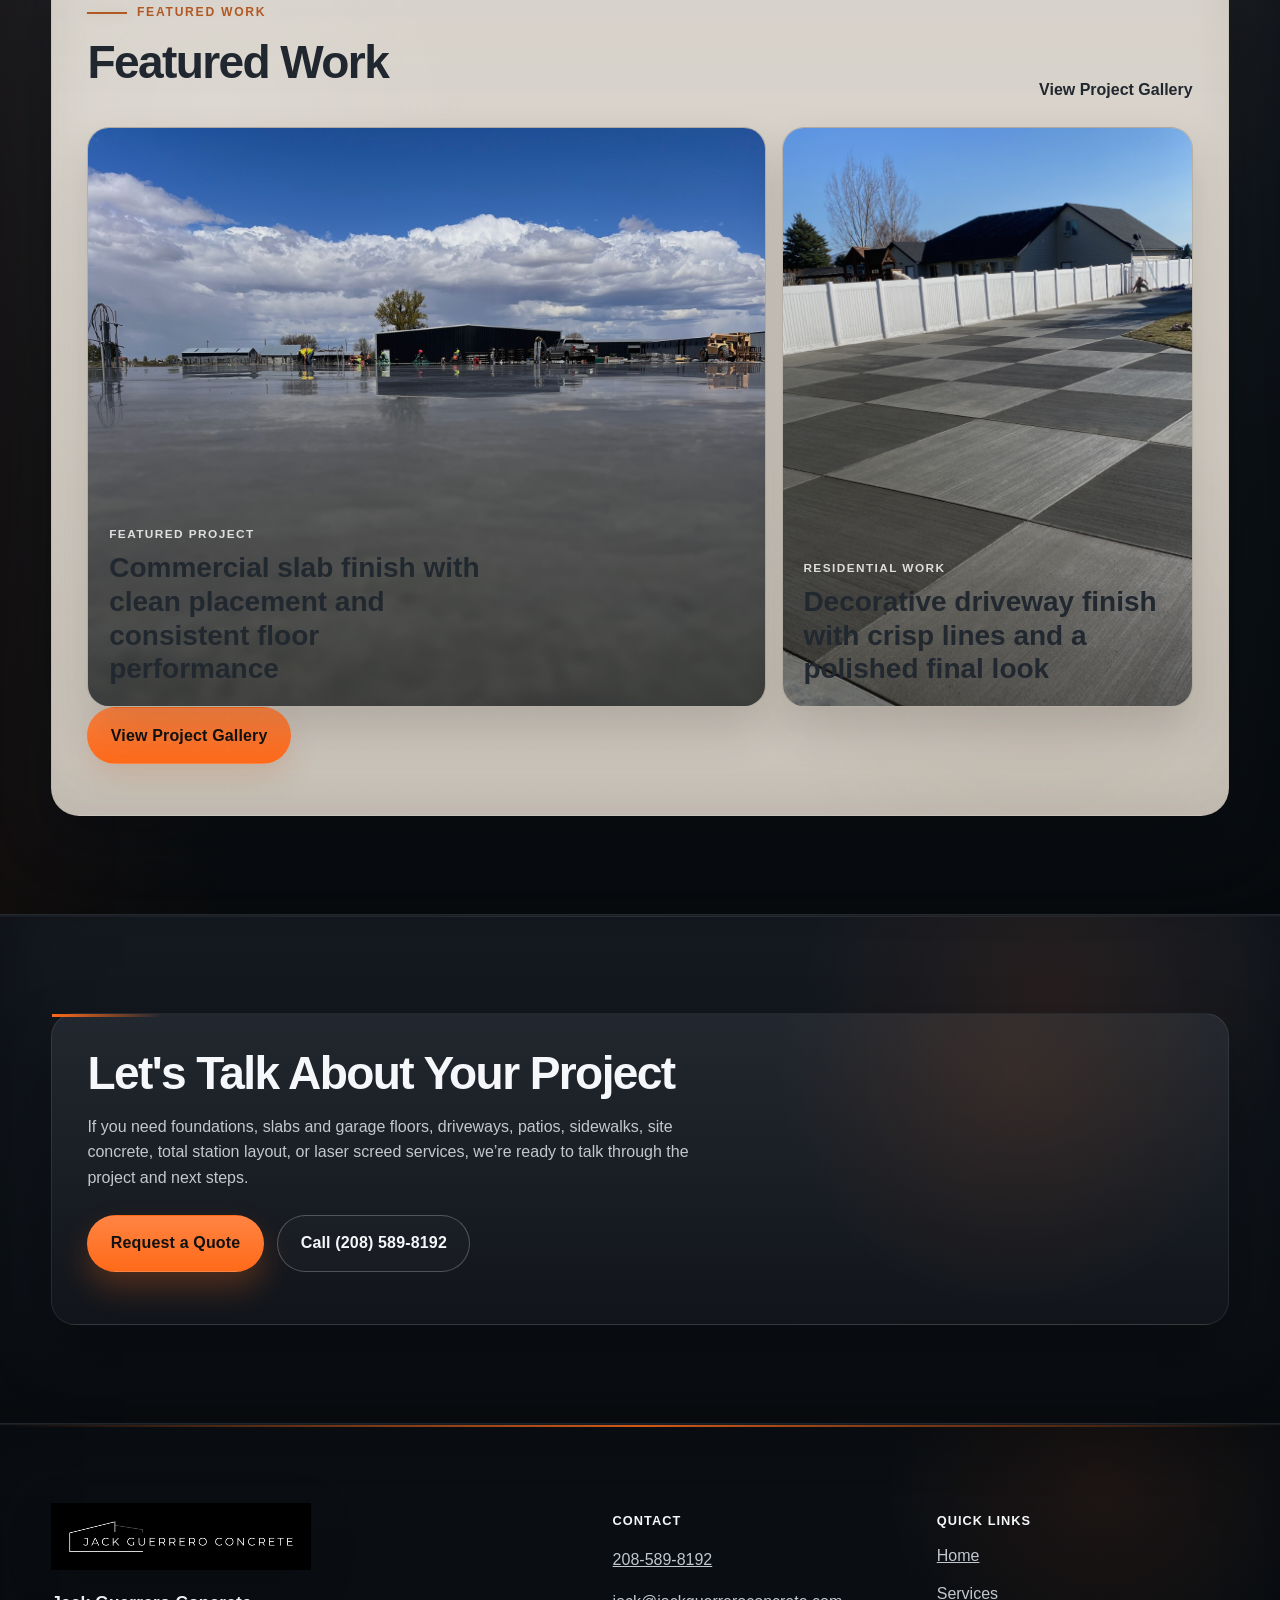
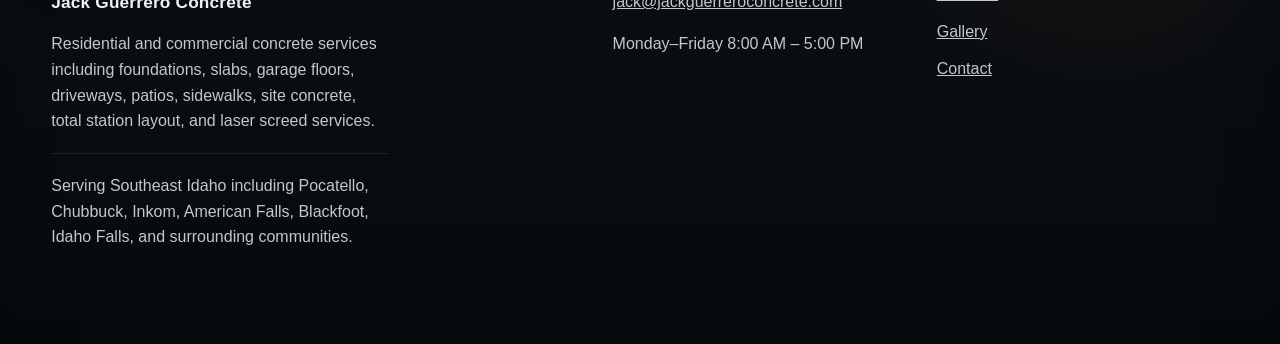
==== commit 5ca3a8c2: "Add files via upload" ====
--- a/index.html
+++ b/index.html
@@ -93,7 +93,6 @@
         <div class="section-intro">
           <p class="eyebrow">Services</p>
           <h2>Core Services at a Glance</h2>
-          <p>A focused look at the concrete work Jack Guerrero Concrete handles most often, with full service details available on the services page.</p>
         </div>
         <div class="cards three-up service-preview-grid">
           <article class="card service-card-feature"><h3>Foundations</h3><p>Residential and commercial foundations completed with dependable placement, clean preparation, and strong project coordination.</p></article>
@@ -150,7 +149,6 @@
         <div class="section-intro">
           <p class="eyebrow">Why Choose Us</p>
           <h2>Why Contractors and Homeowners Choose Jack Guerrero Concrete</h2>
-          <p>A short look at the standards, communication, and equipment that set the work apart.</p>
         </div>
         <div class="cards two-up trust-grid capability-grid">
           <article class="card">
@@ -182,7 +180,6 @@
           </div>
           <a class="text-link" href="gallery.html">View Project Gallery</a>
         </div>
-        <p>A closer look at a few projects that reflect the finish quality, preparation, and execution behind the work.</p>
         <div class="featured-work-grid">
           <a class="featured-work-card featured-work-primary" href="gallery.html">
             <img src="assets/images/projects/commercial-slab-finish.jpg" alt="Commercial slab finish on active job site">
